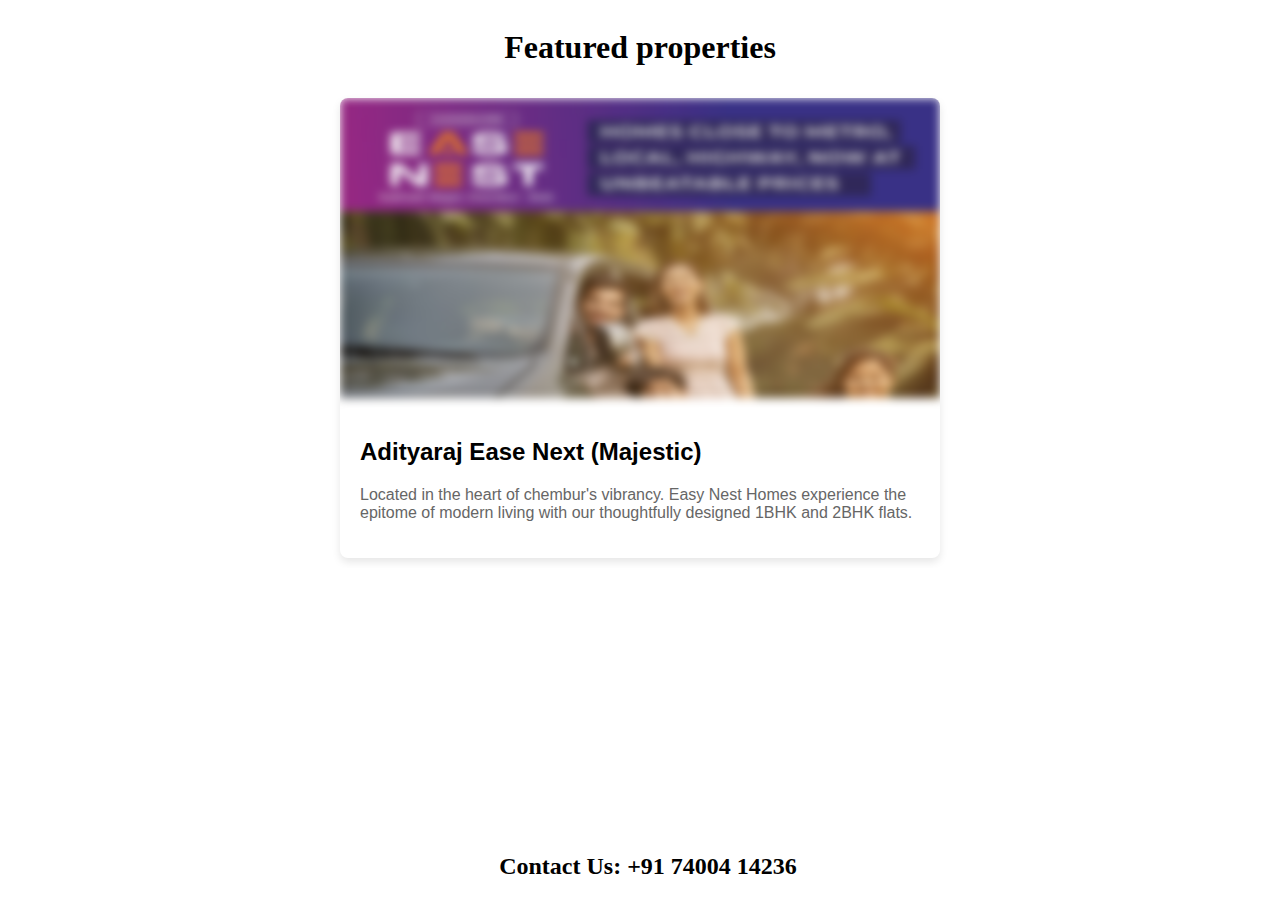
==== index.html @ d386c139 "project setup" ====
<!DOCTYPE html>
<html lang="en">

<head>
    <meta charset="UTF-8">
    <meta name="viewport" content="width=device-width, initial-scale=1.0">
    <title>Mumbai Homes</title>
    <meta name="keywords"
        content="adityaraj Chembur, adityaraj ease nest, flats in chembur, real estate mumbai, mumbai properties, real estate,  bugdet flats in mumbai">
    <link rel="stylesheet" href="home.css">
    <link rel="canonical" href="https://www.mumbai-homes.live/">
    <meta name="description" content="Codename Ease Nest is an Under-Construction project in Chembur by AdityaRaj Builder.">
    <link rel="icon" type="image/x-icon" href="mumbaihomes.ico">
</head>

<body>

    <h1 style="text-align: center;">Featured properties</h1>

    <div class="main-container">

        <div class="property-container" id="adityaraj-card">
            <div class="property-image">
                <img src="./project/adityaraj-ease-nest/images/3.jpg" class="property-img" alt="adityaraj-ease-nest">
            </div>
            <div class="property-details">
                    <h2>Adityaraj Ease Next (Majestic)</h2>
                <p class="property-description">Located in the heart of chembur's vibrancy. Easy Nest Homes experience
                    the epitome of modern living with our thoughtfully designed 1BHK and 2BHK flats.</p>
            </div>
        </div>

    </div>



    <footer class="footer">
    <div>
        <h2>Contact Us: +91 74004 14236</h2>
    </div>
    </footer>


    <script>

        document.getElementById('adityaraj-card').addEventListener('click', function() {
                window.location.href = './project/adityaraj-ease-nest';
            });

    </script>

</body>

</html>
---- home.css ----
body {
    max-width: 100%;
    overflow-x: hidden;
}

html {
    scroll-behavior: smooth;
    max-width: 100%;
    overflow-x: hidden;
}

.main-container {
    font-family: Arial, sans-serif;
    display: flex;
    justify-content: center;
    align-items: center;
}

.property-img {
    width: inherit;
    height: inherit;
    cursor: pointer;
    transition: filter 0.3s;
}

.property-container {
    margin: 10px;
    width: 80%;
    max-width: 600px;
    background: #fff;
    border-radius: 8px;
    box-shadow: 0 4px 8px rgba(0, 0, 0, 0.1);
    overflow: hidden;
}

.property-image {
    width: 100%;
    height: 300px;
    cursor: pointer;
    filter: blur(5px);
    transition: filter 0.3s;
}

.property-image:hover {
    filter: blur(1px);
}

.property-details {
    padding: 20px;
}

.property-title {
    color: #333;
}

.property-description {
    font-size: 16px;
    color: #666;
}

.footer { 
    position: absolute; 
    bottom: 0; 
    z-index: 10;
    width: 100%;
    text-align: center;
}

@media only screen and (max-width: 500px) {
    .property-image {
        width: 100%;
        height: 40%;
        cursor: pointer;
        filter: blur(0px);
    }

    .main-container {
        flex-direction: column;
    }

}
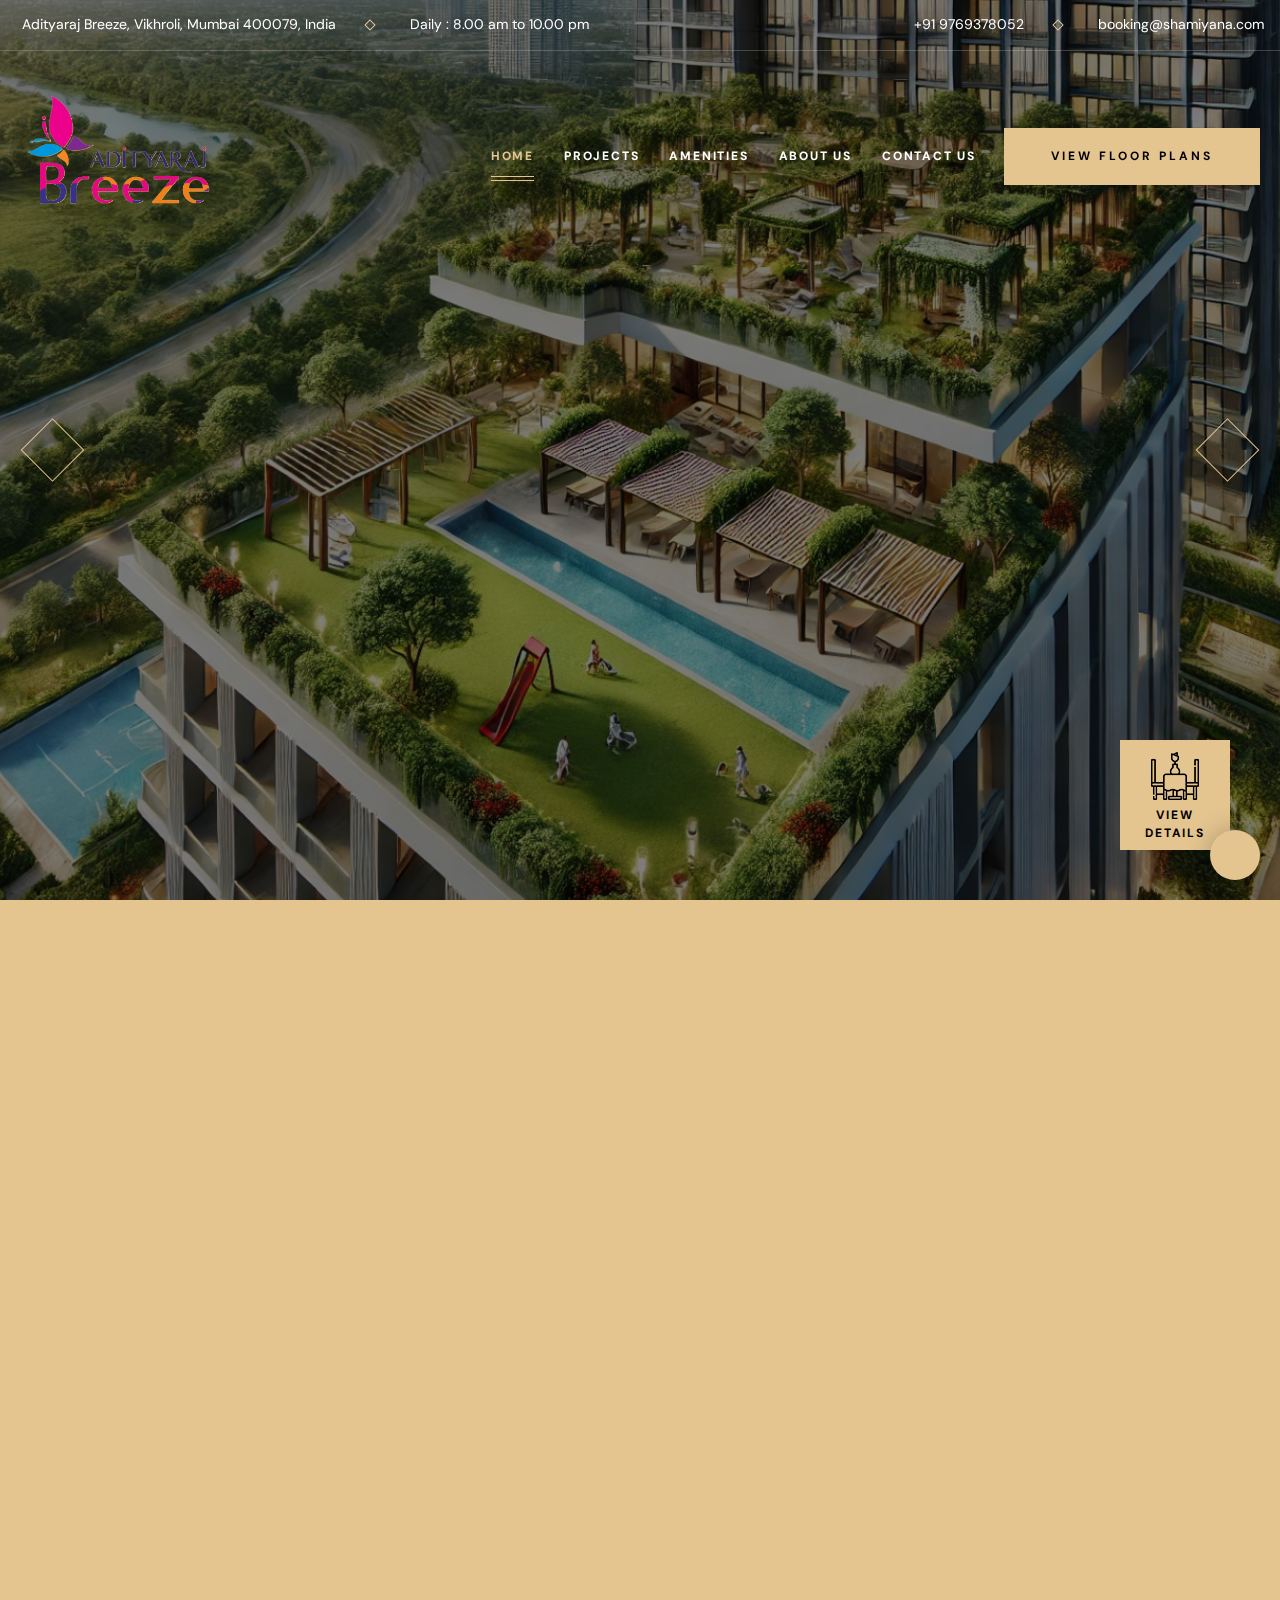
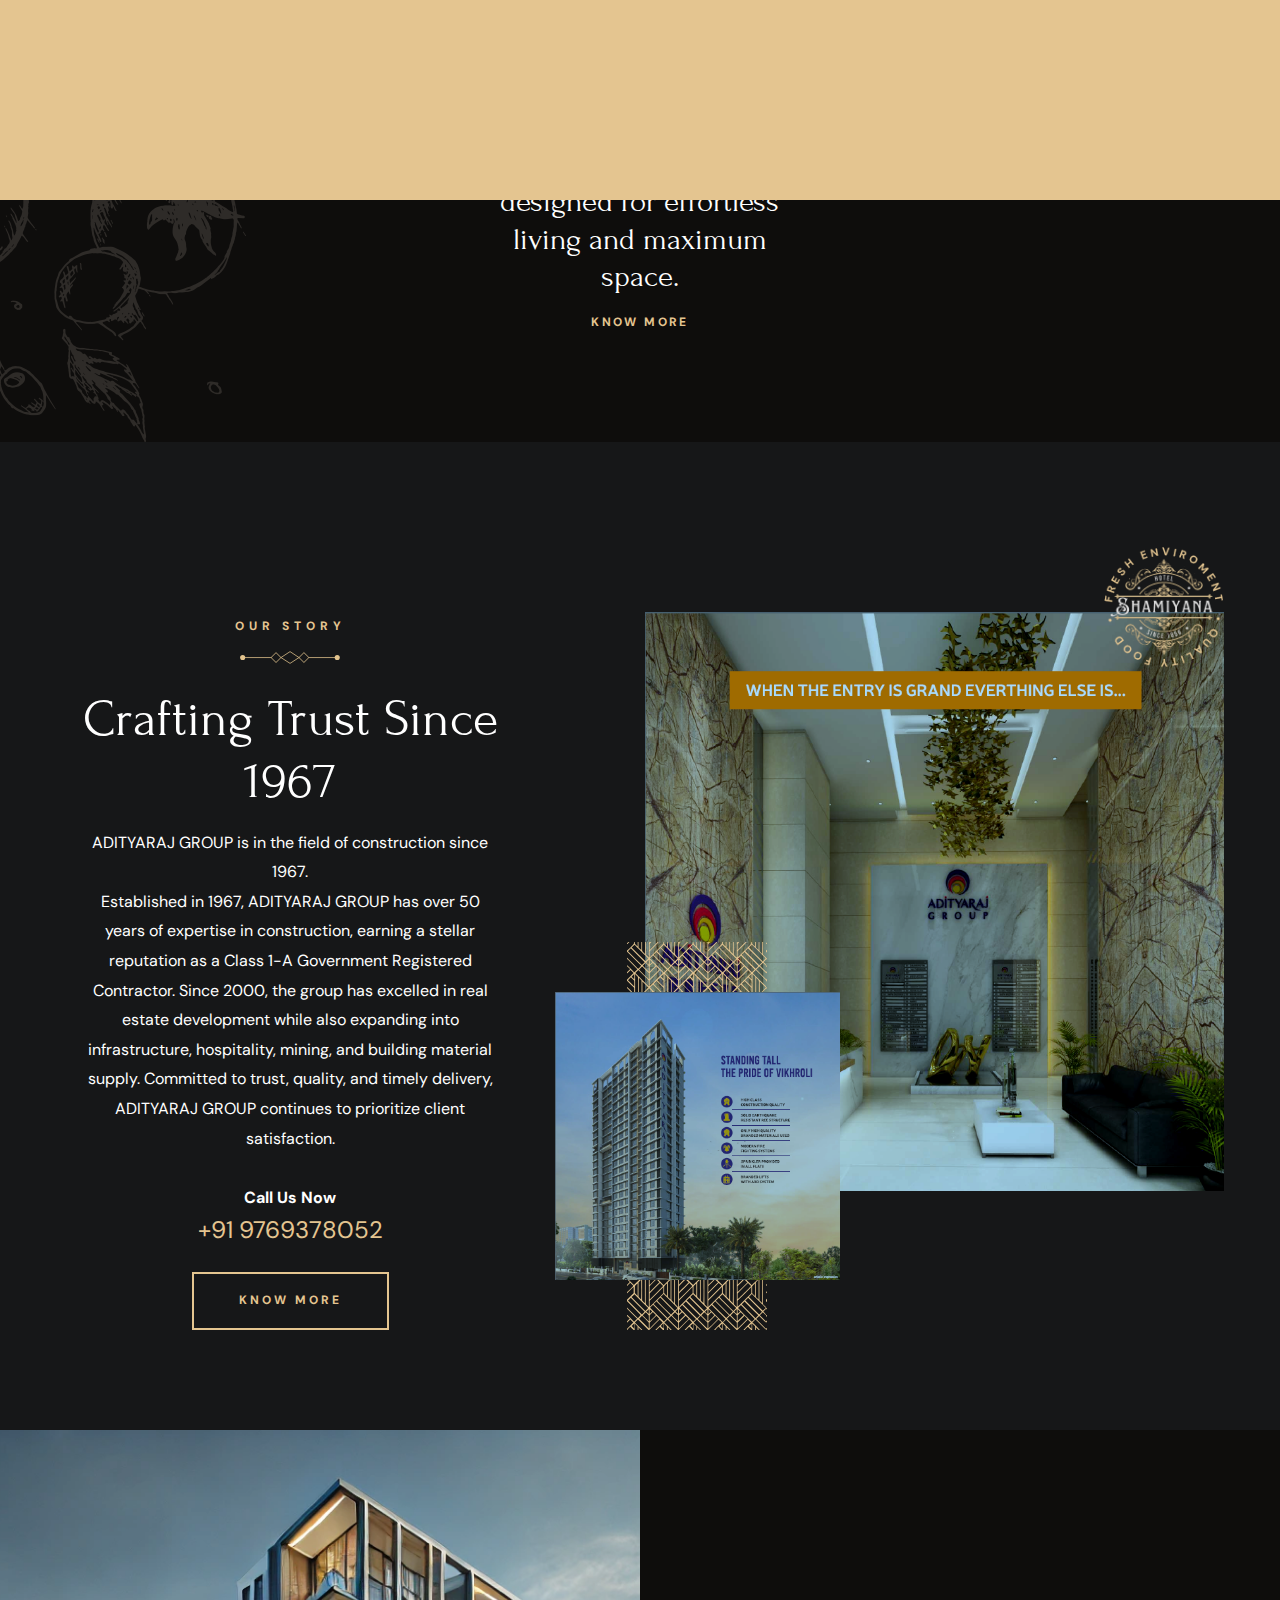
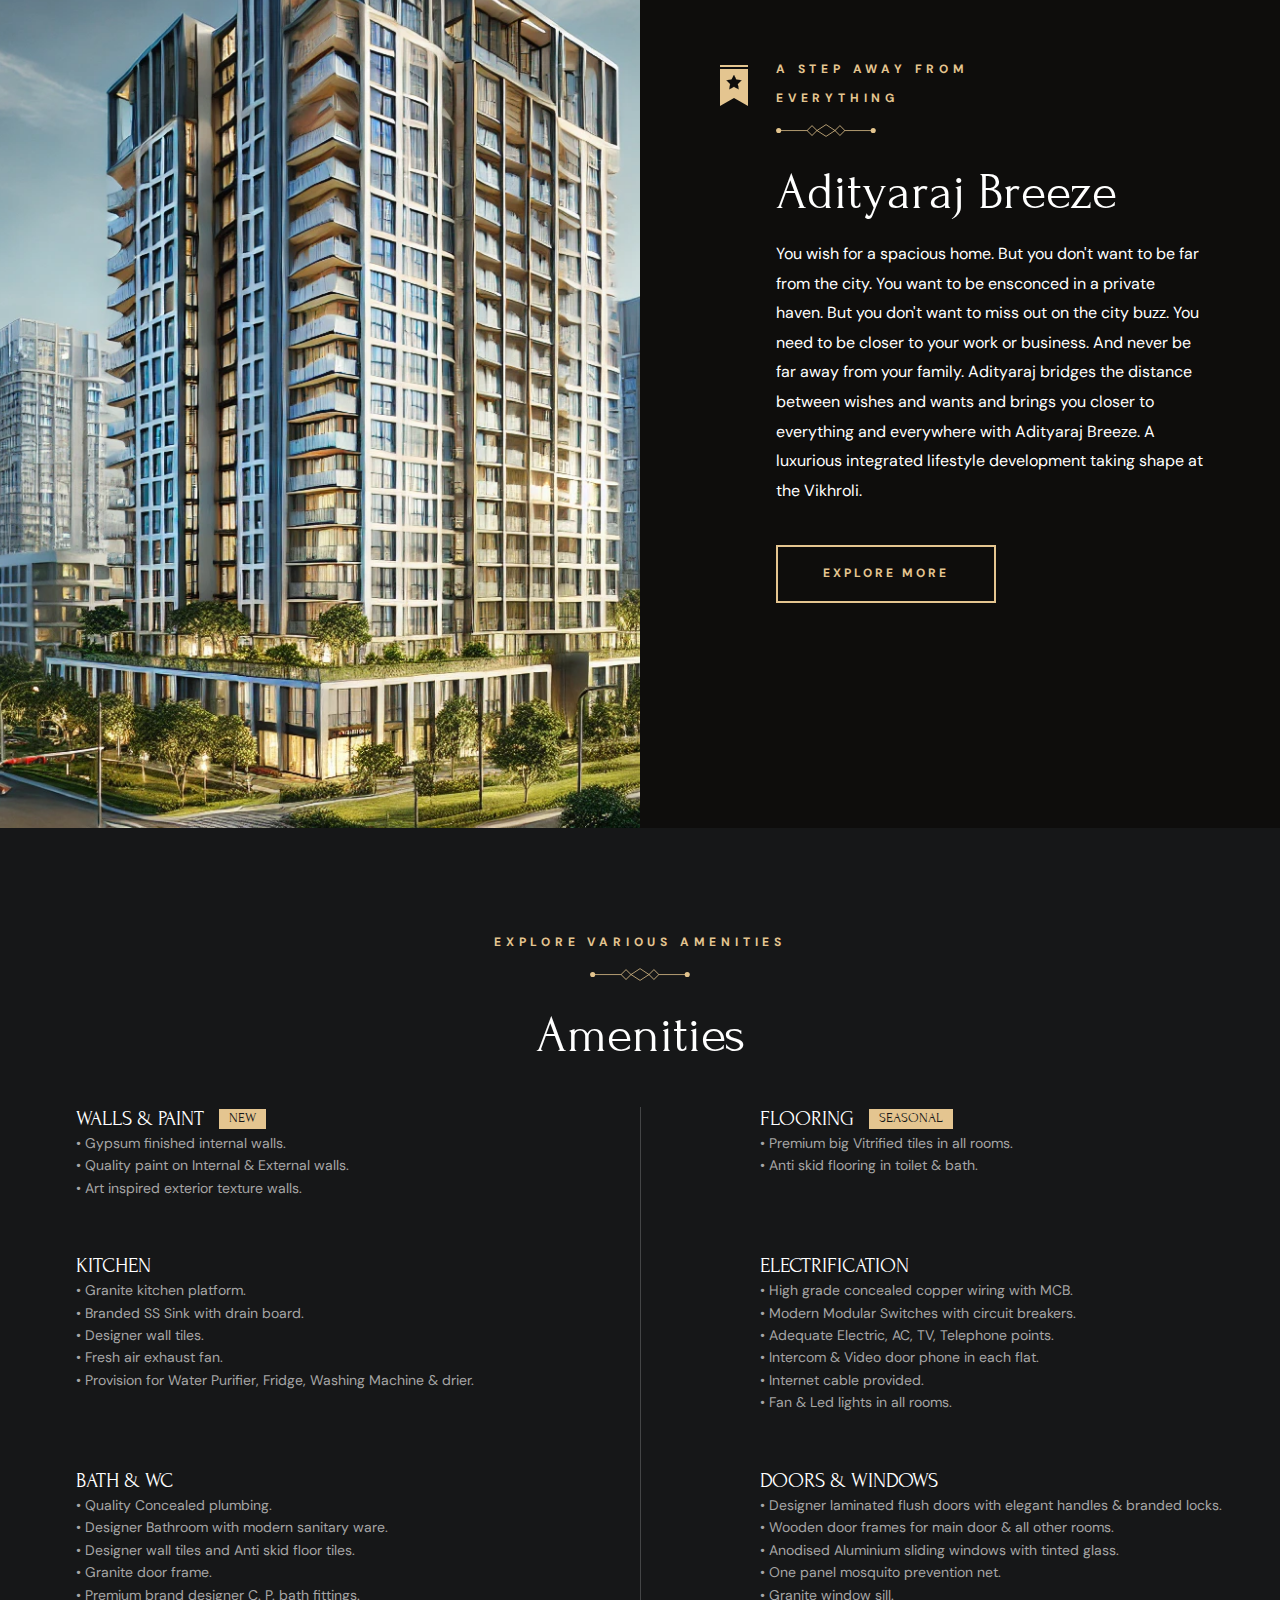
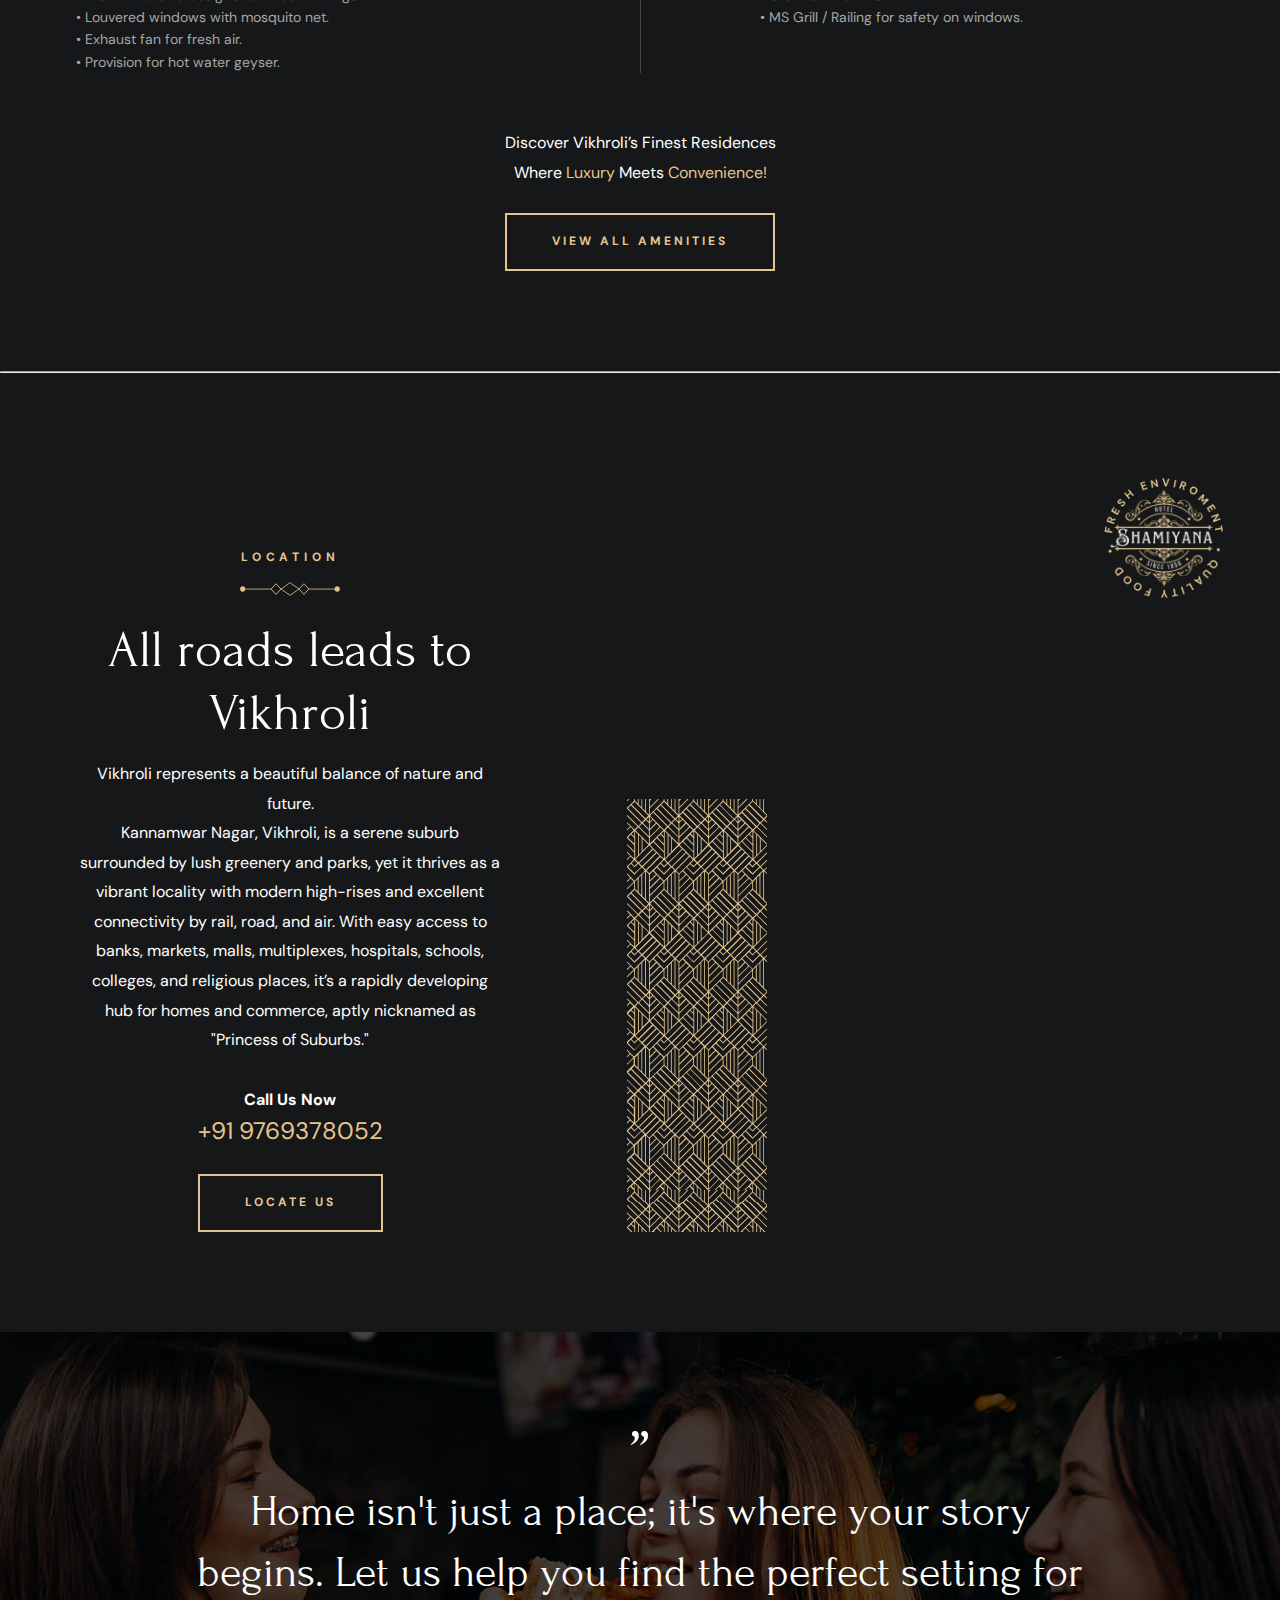
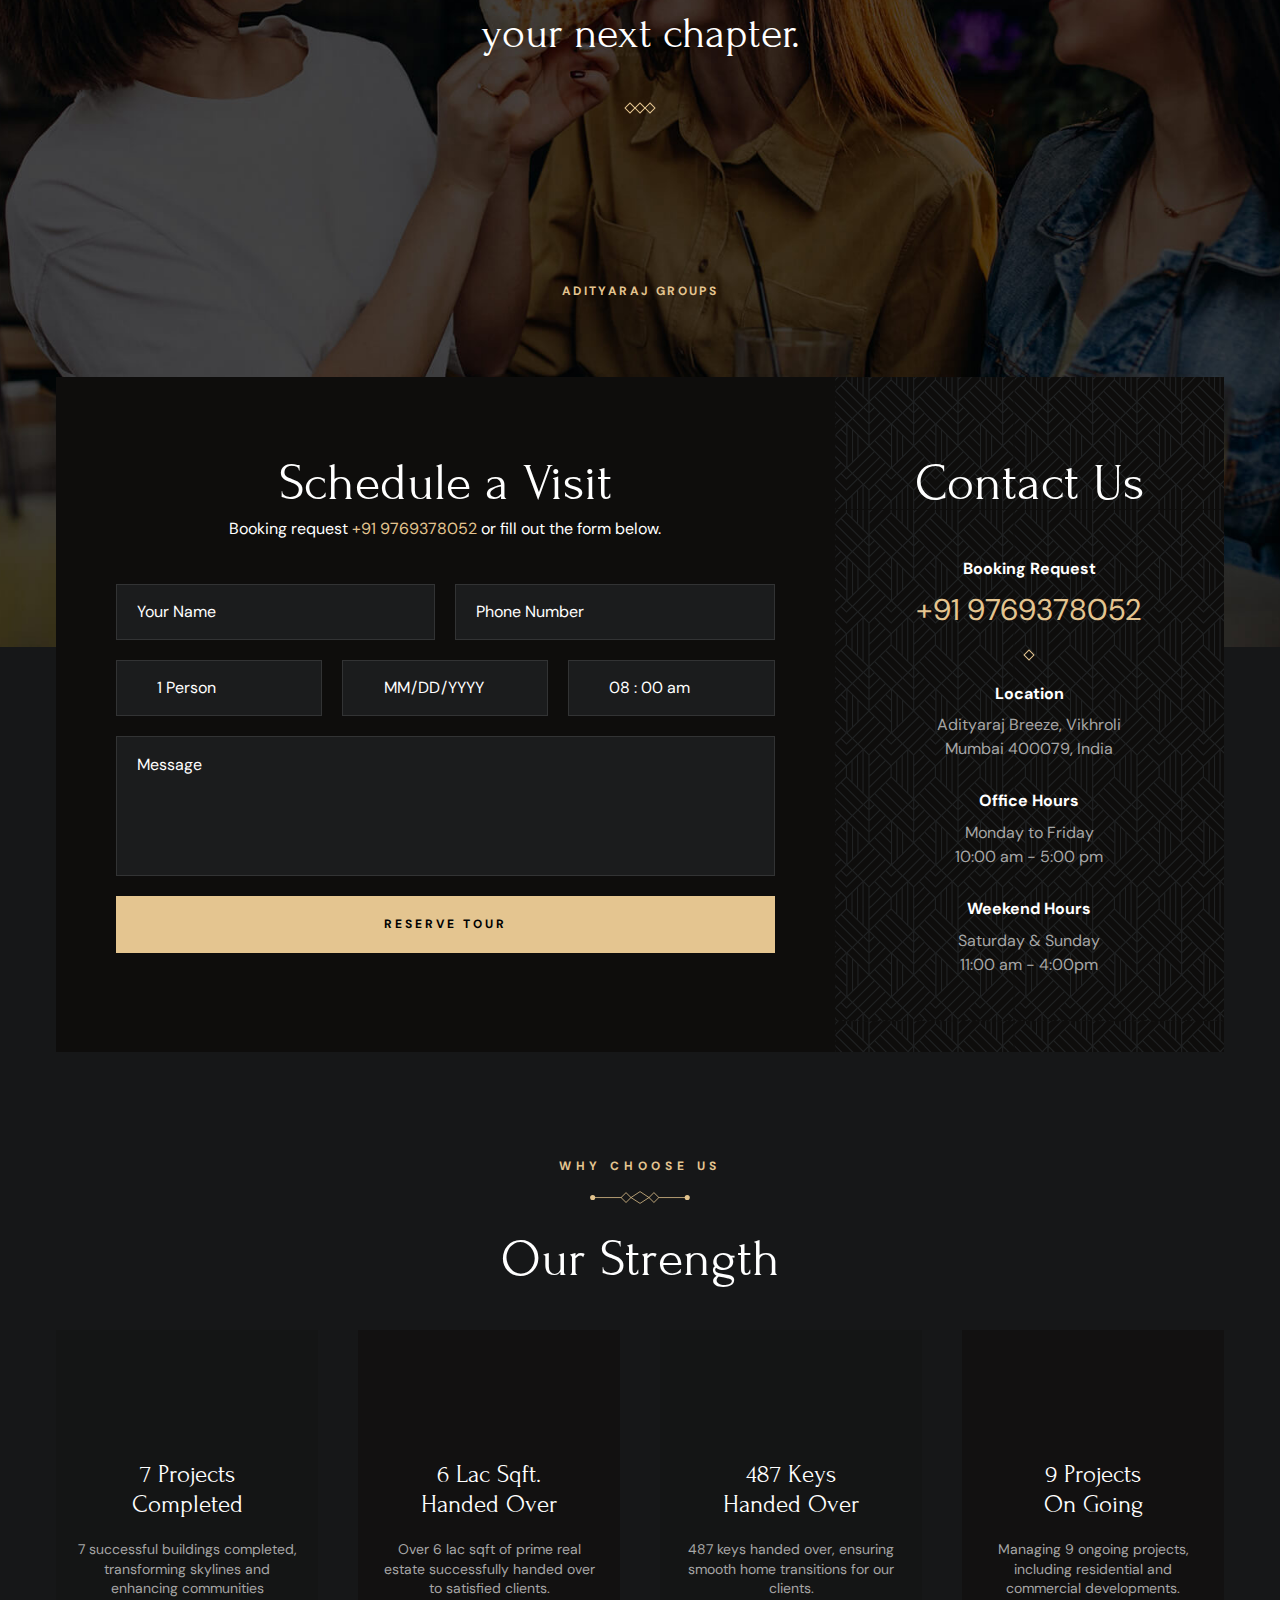
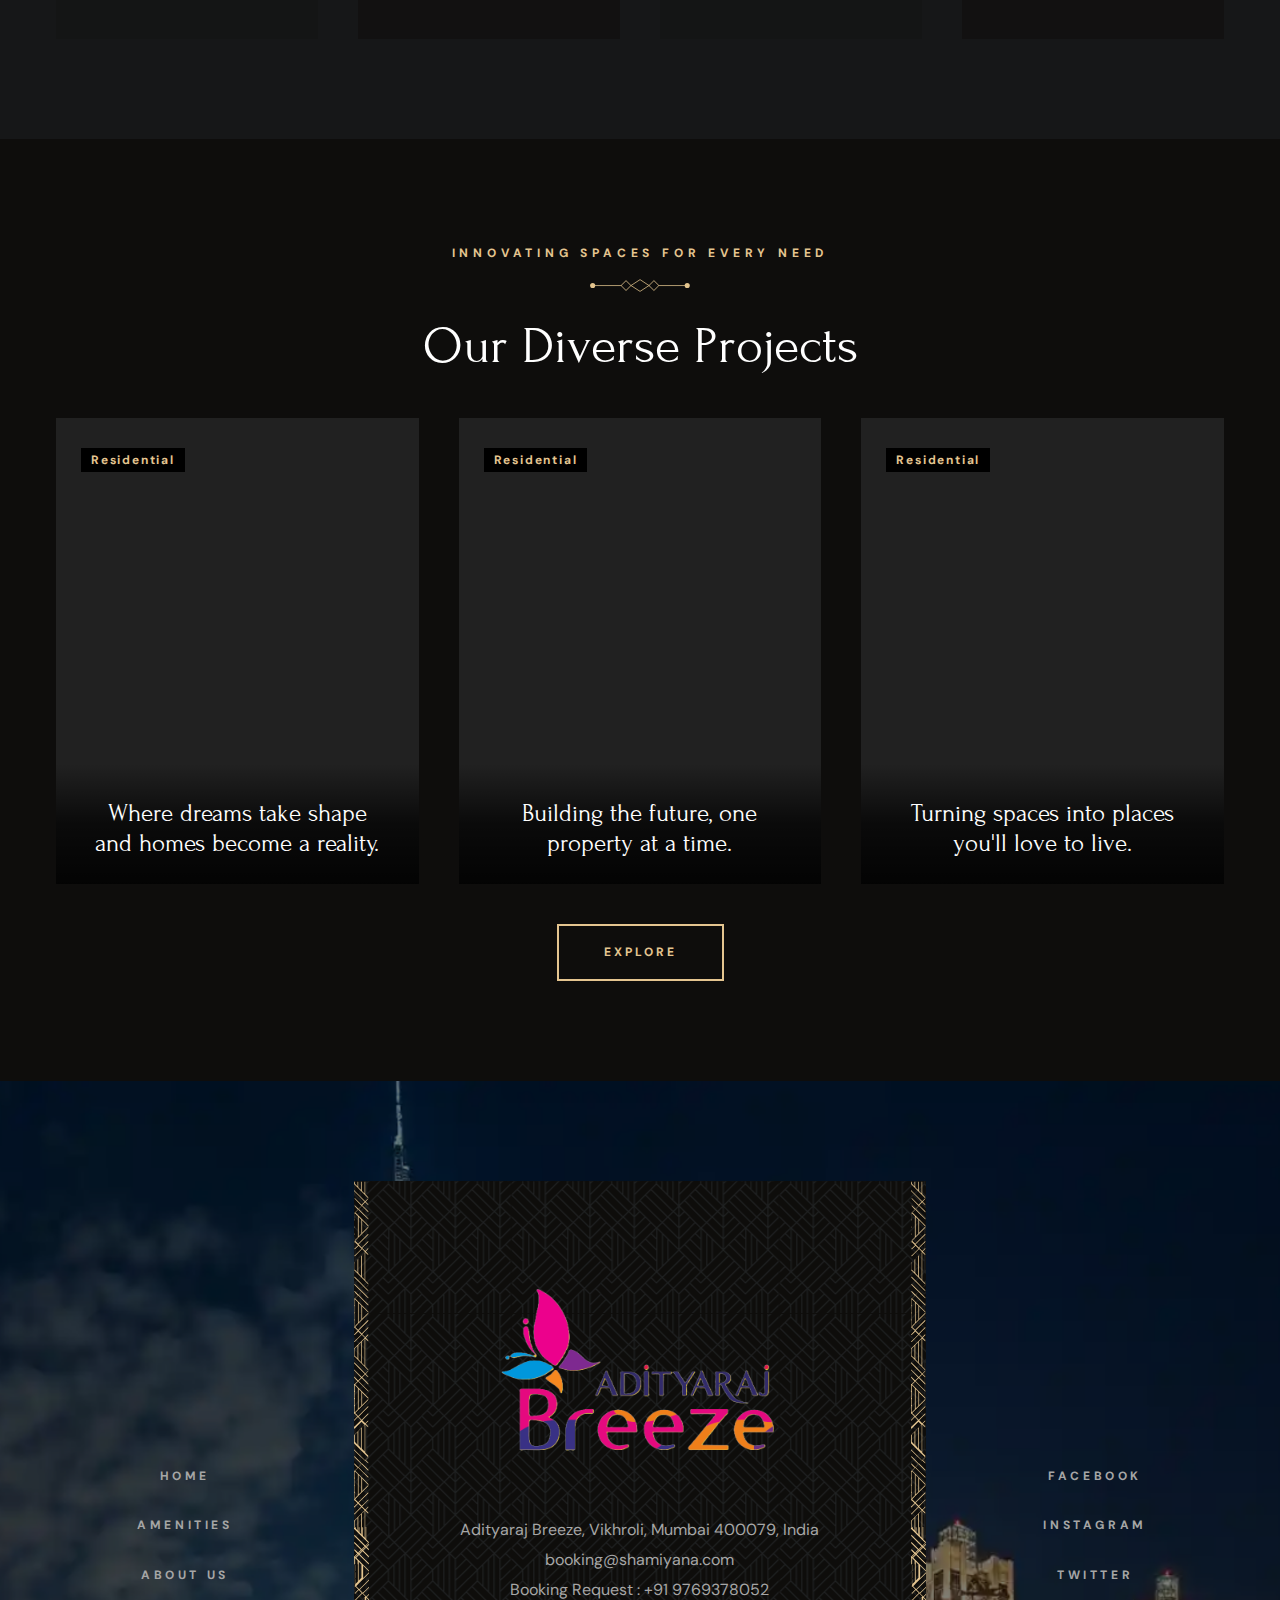
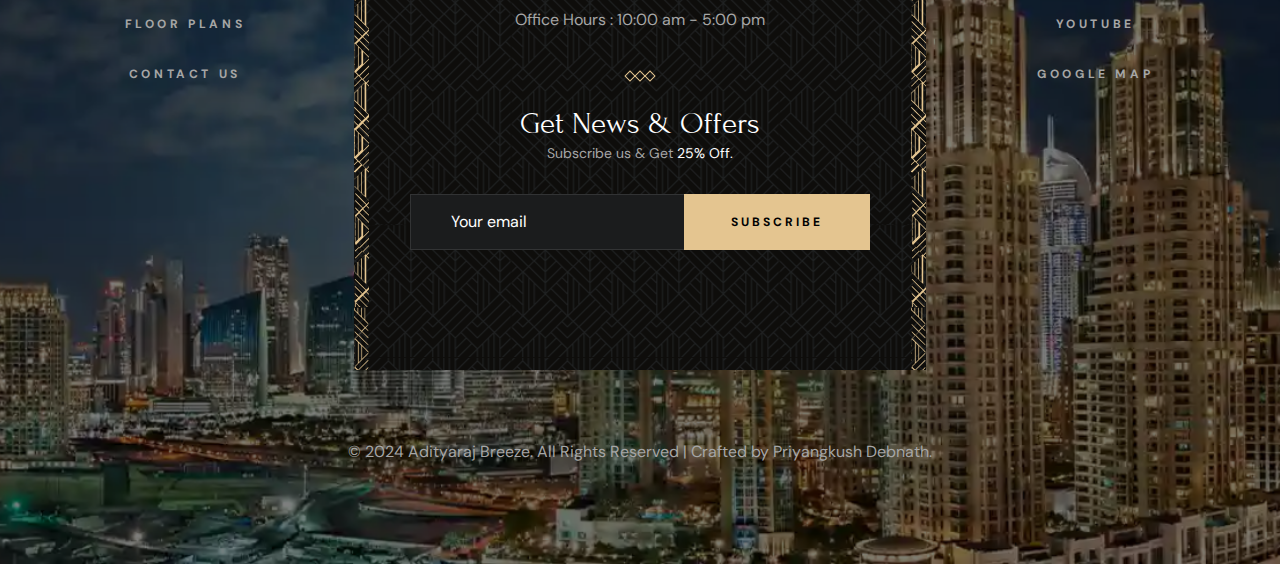
==== commit cd1b1731: "first commit" ====
--- a/index.html
+++ b/index.html
@@ -1,54 +1,1295 @@
+
+
 <!DOCTYPE html>
 <html lang="en">
 
 <head>
-    <meta charset="UTF-8">
-    <meta name="viewport" content="width=device-width, initial-scale=1.0">
-    <title>Mumbai Homes</title>
-    <meta name="keywords"
-        content="adityaraj Chembur, adityaraj ease nest, flats in chembur, real estate mumbai, mumbai properties, real estate,  bugdet flats in mumbai">
-    <link rel="stylesheet" href="home.css">
-    <link rel="canonical" href="https://www.mumbai-homes.live/">
-    <meta name="description" content="Codename Ease Nest is an Under-Construction project in Chembur by AdityaRaj Builder.">
-    <link rel="icon" type="image/x-icon" href="mumbaihomes.ico">
+  <meta charset="UTF-8">
+  <meta http-equiv="X-UA-Compatible" content="IE=edge">
+  <meta name="viewport" content="width=device-width, initial-scale=1.0">
+
+  <!-- 
+    - primary meta tags
+  -->
+  <title>Adityaraj Breeze | A Project by Adityaraj Group.</title>
+  <meta name="title" content="Shamiyana - Since 1856">
+
+  <!-- 
+    - favicon
+  -->
+  <link rel="shortcut icon" href="./favicon.svg" type="image/svg+xml">
+
+  <!-- 
+    - google font link
+  -->
+  <link rel="preconnect" href="https://fonts.googleapis.com">
+  <link rel="preconnect" href="https://fonts.gstatic.com" crossorigin>
+  <link href="https://fonts.googleapis.com/css2?family=DM+Sans:wght@400;700&family=Forum&display=swap" rel="stylesheet">
+
+  <!-- 
+    - custom css link
+  -->
+  <link rel="stylesheet" href="./assets/css/style.css">
+
+  <!-- 
+    - preload images
+  -->
+  <link rel="preload" as="image" href="./assets/images/hero-slider-1.jpg">
+  <link rel="preload" as="image" href="./assets/images/hero-slider-2.jpg">
+  <link rel="preload" as="image" href="./assets/images/hero-slider-3.jpg">
+
 </head>
 
-<body>
-
-    <h1 style="text-align: center;">Featured properties</h1>
-
-    <div class="main-container">
-
-        <div class="property-container" id="adityaraj-card">
-            <div class="property-image">
-                <img src="./project/adityaraj-ease-nest/images/3.jpg" class="property-img" alt="adityaraj-ease-nest">
+<body id="top">
+
+  <!-- 
+    - #PRELOADER
+  -->
+
+  <div class="preload" data-preaload>
+    <div class="circle"></div>
+    <p class="text">Breeze</p>
+  </div>
+
+
+
+
+
+  <!-- 
+    - #TOP BAR
+  -->
+
+  <div class="topbar">
+    <div class="container">
+
+      <address class="topbar-item">
+        <div class="icon">
+          <ion-icon name="location-outline" aria-hidden="true"></ion-icon>
+        </div>
+
+        <span class="span">
+          Adityaraj Breeze, Vikhroli, Mumbai 400079, India
+        </span>
+      </address>
+
+      <div class="separator"></div>
+
+      <div class="topbar-item item-2">
+        <div class="icon">
+          <ion-icon name="time-outline" aria-hidden="true"></ion-icon>
+        </div>
+
+        <span class="span">Daily : 8.00 am to 10.00 pm</span>
+      </div>
+
+      <a href="tel:+11234567890" class="topbar-item link">
+        <div class="icon">
+          <ion-icon name="call-outline" aria-hidden="true"></ion-icon>
+        </div>
+
+        <span class="span">+91 9769378052</span>
+      </a>
+
+      <div class="separator"></div>
+
+      <a href="mailto:booking@restaurant.com" class="topbar-item link">
+        <div class="icon">
+          <ion-icon name="mail-outline" aria-hidden="true"></ion-icon>
+        </div>
+
+        <span class="span">booking@shamiyana.com</span>
+      </a>
+
+    </div>
+  </div>
+
+
+
+
+
+  <!-- 
+    - #HEADER
+  -->
+
+  <header class="header" data-header>
+    <div class="container">
+
+      <a href="#" class="logo">
+        <img src="./assets/images/final logo.png" width="200" height="100" alt="Shamiyana - Home">
+      </a>
+
+      <nav class="navbar" data-navbar>
+
+        <button class="close-btn" aria-label="close menu" data-nav-toggler>
+          <ion-icon name="close-outline" aria-hidden="true"></ion-icon>
+        </button>
+
+        <a href="#" class="logo">
+          <img src="./assets/images/final logo.png" width="200" height="100" alt="Shamiyana - Home">
+        </a>
+
+        <ul class="navbar-list">
+
+          <li class="navbar-item">
+            <a href="#home" class="navbar-link hover-underline active">
+              <div class="separator"></div>
+
+              <span class="span">Home</span>
+            </a>
+          </li>
+
+          <li class="navbar-item">
+            <a href="#projects" class="navbar-link hover-underline">
+              <div class="separator"></div>
+
+              <span class="span">Projects</span>
+            </a>
+          </li>
+
+          <li class="navbar-item">
+            <a href="#menu" class="navbar-link hover-underline">
+              <div class="separator"></div>
+
+              <span class="span">Amenities</span>
+            </a>
+          </li>
+
+          <li class="navbar-item">
+            <a href="#about" class="navbar-link hover-underline">
+              <div class="separator"></div>
+
+              <span class="span">About Us</span>
+            </a>
+          </li>
+
+          <li class="navbar-item">
+            <a href="#reservation" class="navbar-link hover-underline">
+              <div class="separator"></div>
+
+              <span class="span">Contact us</span>
+            </a>
+          </li>
+
+        </ul>
+
+        <div class="text-center">
+          <p class="headline-1 navbar-title">Visit Us</p>
+
+          <address class="body-4">
+            Adityaraj Breeze, Vikhroli, <br>
+            Mumbai 400079, India
+          </address>
+
+          <p class="body-4 navbar-text">Open: 9.30 am - 2.30pm</p>
+
+          <a href="mailto:booking@shamiyana.com" class="body-4 sidebar-link">booking@shamiyana.com</a>
+
+          <div class="separator"></div>
+
+          <p class="contact-label">Booking Request</p>
+
+          <a href="tel:+919769378052" class="body-1 contact-number hover-underline">
+            +91 9769378052
+          </a>
+        </div>
+
+      </nav>
+
+      <a href="#floorPlans" class="btn btn-secondary">
+        <span class="text text-1">View Floor Plans</span>
+
+        <span class="text text-2" aria-hidden="true">View Floor Plans</span>
+      </a>
+
+      <button class="nav-open-btn" aria-label="open menu" data-nav-toggler>
+        <span class="line line-1"></span>
+        <span class="line line-2"></span>
+        <span class="line line-3"></span>
+      </button>
+
+      <div class="overlay" data-nav-toggler data-overlay></div>
+
+    </div>
+  </header>
+
+
+
+
+
+  <main>
+    <article>
+
+      <!-- 
+        - #HERO
+      -->
+
+      <section class="hero text-center" aria-label="home" id="home">
+
+        <ul class="hero-slider" data-hero-slider>
+
+          <li class="slider-item active" data-hero-slider-item>
+
+            <div class="slider-bg">
+              <img src="./assets/images/banner1.png" width="1880" height="950" alt="" class="img-cover">
             </div>
-            <div class="property-details">
-                    <h2>Adityaraj Ease Next (Majestic)</h2>
-                <p class="property-description">Located in the heart of chembur's vibrancy. Easy Nest Homes experience
-                    the epitome of modern living with our thoughtfully designed 1BHK and 2BHK flats.</p>
+
+            <p class="label-2 section-subtitle slider-reveal">Find Your Dream Home Today!</p>
+
+            <h1 class="display-1 hero-title slider-reveal">
+              Discover the Perfect Space <br>
+              to Call Home.
+            </h1>
+
+            <p class="body-2 hero-text slider-reveal">
+              Exclusive Properties Just for You
+            </p>
+
+            <a href="#" class="btn btn-primary slider-reveal">
+              <span class="text text-1">Explore</span>
+
+              <span class="text text-2" aria-hidden="true">Explore</span>
+            </a>
+
+          </li>
+
+          <li class="slider-item" data-hero-slider-item>
+
+            <div class="slider-bg">
+              <img src="./assets/images/banner2.png" width="1880" height="950" alt="" class="img-cover">
             </div>
-        </div>
+
+            <p class="label-2 section-subtitle slider-reveal">Where Luxury Meets Comfort.</p>
+
+            <h1 class="display-1 hero-title slider-reveal">
+              Prime Locations with <br>
+              Unmatched Convenience
+            </h1>
+
+            <p class="body-2 hero-text slider-reveal">
+              Safe, Secure, and Full of Memories
+            </p>
+
+            <a href="#" class="btn btn-primary slider-reveal">
+              <span class="text text-1">Explore</span>
+
+              <span class="text text-2" aria-hidden="true">Explore</span>
+            </a>
+
+          </li>
+
+          <li class="slider-item" data-hero-slider-item>
+
+            <div class="slider-bg">
+              <img src="./assets/images/banner3.jpg" width="1880" height="950" alt="" class="img-cover">
+            </div>
+
+            <p class="label-2 section-subtitle slider-reveal">Discover a Greener Way to Live</p>
+
+            <h1 class="display-1 hero-title slider-reveal">
+              Experience Modern Living  <br>
+              at Its Finest
+            </h1>
+
+            <p class="body-2 hero-text slider-reveal">
+              Your Future, Our Priority
+            </p>
+
+            <a href="#" class="btn btn-primary slider-reveal">
+              <span class="text text-1">Explore</span>
+
+              <span class="text text-2" aria-hidden="true">Explore</span>
+            </a>
+
+          </li>
+
+        </ul>
+
+        <button class="slider-btn prev" aria-label="slide to previous" data-prev-btn>
+          <ion-icon name="chevron-back"></ion-icon>
+        </button>
+
+        <button class="slider-btn next" aria-label="slide to next" data-next-btn>
+          <ion-icon name="chevron-forward"></ion-icon>
+        </button>
+
+        <a href="#reservation" class="hero-btn has-after">
+          <img src="./assets/images/hero-icon.png" width="48" height="48" alt="booking icon">
+
+          <span class="label-2 text-center span">View Details</span>
+        </a>
+
+      </section>
+
+
+
+
+
+      <!-- 
+        - #SERVICE
+      -->
+
+      <section class="section service bg-black-10 text-center" aria-label="service" id="floorPlans">
+        <div class="container">
+
+          <p class="section-subtitle label-2">A Place Your Family Will Love</p>
+
+          <h2 class="headline-1 section-title">A Good Home Needs Great Canvas</h2>
+
+          <p class="section-text">
+            Explore our thoughtfully designed floor plans, crafted to maximize space and functionality while ensuring a perfect blend of comfort and style.
+          </p>
+
+          <ul class="grid-list">
+
+            <li>
+              <div class="service-card">
+
+                <a href="#" class="has-before hover:shine">
+                  <figure class="card-banner img-holder" style="--width: 285; --height: 336;">
+                    <img src="./assets/images/flat1.png" width="285" height="336" loading="lazy" alt="Breakfast"
+                      class="img-cover">
+                  </figure>
+                </a>
+
+                <div class="card-content">
+
+                  <h3 class="title-4 card-title">
+                    <a href="#">Cozy 1BHK with modern design and smart space utilization.</a>
+                  </h3>
+
+                  <a href="#" class="btn-text hover-underline label-2">Know More</a>
+
+                </div>
+
+              </div>
+            </li>
+
+            <li>
+              <div class="service-card">
+
+                <a href="#" class="has-before hover:shine">
+                  <figure class="card-banner img-holder" style="--width: 285; --height: 336;">
+                    <img src="./assets/images/flat2.png" width="285" height="336" loading="lazy" alt="Appetizers"
+                      class="img-cover">
+                  </figure>
+                </a>
+
+                <div class="card-content">
+
+                  <h3 class="title-4 card-title">
+                    <a href="#">A vibrant 2BHK unit designed for effortless living and maximum space.</a>
+                  </h3>
+
+                  <a href="#" class="btn-text hover-underline label-2">Know More</a>
+
+                </div>
+
+              </div>
+            </li>
+
+            <li>
+              <div class="service-card">
+
+                <a href="#" class="has-before hover:shine">
+                  <figure class="card-banner img-holder" style="--width: 285; --height: 336;">
+                    <img src="./assets/images/flat3.png" width="285" height="336" loading="lazy" alt="Drinks"
+                      class="img-cover">
+                  </figure>
+                </a>
+
+                <div class="card-content">
+
+                  <h3 class="title-4 card-title">
+                    <a href="#">A smartly designed 1BHK unit blending comfort and functionality</a>
+                  </h3>
+
+                  <a href="#" class="btn-text hover-underline label-2">Know More</a>
+
+                </div>
+
+              </div>
+            </li>
+
+          </ul>
+
+          <img src="./assets/images/shape-1.png" width="246" height="412" loading="lazy" alt="shape"
+            class="shape shape-1 move-anim">
+          <img src="./assets/images/shape-2.png" width="343" height="345" loading="lazy" alt="shape"
+            class="shape shape-2 move-anim">
+
+        </div>
+      </section>
+
+
+
+
+
+      <!-- 
+        - #ABOUT
+      -->
+
+      <section class="section about text-center" aria-labelledby="about-label" id="about">
+        <div class="container">
+
+          <div class="about-content">
+
+            <p class="label-2 section-subtitle" id="about-label">Our Story</p>
+
+            <h2 class="headline-1 section-title">Crafting Trust Since 1967</h2>
+
+            <p class="section-text">
+              ADITYARAJ GROUP is in the field of construction since 1967.<br>
+              Established in 1967, ADITYARAJ GROUP has over 50 years of expertise in construction, earning a stellar reputation as a Class 1-A Government Registered Contractor. Since 2000, the group has excelled in real estate development while also expanding into infrastructure, hospitality, mining, and building material supply. Committed to trust, quality, and timely delivery, ADITYARAJ GROUP continues to prioritize client satisfaction.
+            </p>
+
+            <div class="contact-label">Call Us Now</div>
+
+            <a href="tel:+914001234567" class="body-1 contact-number hover-underline">+91 9769378052</a>
+
+            <a href="#" class="btn btn-primary">
+              <span class="text text-1">Know More</span>
+
+              <span class="text text-2" aria-hidden="true">Know More</span>
+            </a>
+
+          </div>
+
+          <figure class="about-banner">
+
+            <img src="./assets/images/entry_image_enhanced.png" width="570" height="570" loading="lazy" alt="about banner"
+              class="w-100" data-parallax-item data-parallax-speed="1">
+
+            <div class="abs-img abs-img-1 has-before" data-parallax-item data-parallax-speed="1.75">
+              <img src="./assets/images/Our Story.png" width="300" height="350" loading="lazy" alt=""
+                class="w-100">
+            </div>
+
+            <div class="abs-img abs-img-2 has-before">
+              <img src="./assets/images/since1856-removebg-preview.png" width="120" height="100" loading="lazy" alt="">
+            </div>
+
+          </figure>
+
+          
+
+        </div>
+      </section>
+
+
+
+
+
+      <!-- 
+        - #SPECIAL DISH
+      -->
+
+      <section class="special-dish text-center" aria-labelledby="dish-label">
+
+        <div class="special-dish-banner">
+          <img src="./assets/images/our story1.webp" width="940" height="900" loading="lazy" alt="special dish"
+            class="img-cover">
+        </div>
+
+        <div class="special-dish-content bg-black-10">
+          <div class="container">
+
+            <img src="./assets/images/badge-1.png" width="28" height="41" loading="lazy" alt="badge" class="abs-img">
+
+            <p class="section-subtitle label-2">A Step Away from  <br>Everything</p>
+
+            <h2 class="headline-1 section-title">Adityaraj Breeze</h2>
+
+            <p class="section-text">
+              You wish for a spacious home. But you don't want to be far from the city. You want to be ensconced in a private haven. But you don't want to miss out on the city buzz. You need to be closer to your work or business. And never be far away from your family. Adityaraj bridges the distance between wishes and wants and brings you closer to everything and everywhere with Adityaraj Breeze. A luxurious integrated lifestyle development taking shape at the Vikhroli.
+            </p>
+
+            
+
+            <a href="#" class="btn btn-primary">
+              <span class="text text-1">Explore More</span>
+
+              <span class="text text-2" aria-hidden="true">Explore More</span>
+            </a>
+
+          </div>
+        </div>
+
+        
+        <img src="./assets/images/home3.png" width="351" height="462" loading="lazy" alt="" class="shape shape-2">
+
+      </section>
+
+
+
+
+
+      <!-- 
+        - #MENU
+      -->
+
+      <section class="section menu" aria-label="menu-label" id="menu">
+        <div class="container">
+
+          <p class="section-subtitle text-center label-2">Explore Various Amenities</p>
+
+          <h2 class="headline-1 section-title text-center">Amenities</h2>
+
+          <ul class="grid-list">
+            
+
+            <li>
+              <div class="menu-card hover:card">
+
+                <figure class="card-banner img-holder" style="--width: 100; --height: 100;">
+                  <img src="./assets/images/walls1.png" width="100" height="100" loading="lazy" alt="Tokusen Wagyu"
+                    class="img-cover">
+                </figure>
+
+                <div>
+
+                  <div class="title-wrapper">
+                    <h3 class="title-3">
+                      <a href="#" class="card-title">WALLS & PAINT</a>
+                    </h3>
+
+                    <span class="badge label-1">New</span>
+
+                    
+                  </div>
+
+                  <p class="card-text label-1">
+                    • Gypsum finished internal walls. <br>
+                    • Quality paint on Internal & External walls. <br>
+                    • Art inspired exterior texture walls. <br>
+                  </p>
+
+                </div>
+
+              </div>
+            </li>
+            
+            <li>
+              <div class="menu-card hover:card">
+
+                <figure class="card-banner img-holder" style="--width: 100; --height: 100;">
+                  <img src="./assets/images/flooring1.jpg" width="100" height="100" loading="lazy" alt="Greek Salad"
+                    class="img-cover">
+                </figure>
+
+                <div>
+
+                  <div class="title-wrapper">
+                    <h3 class="title-3">
+                      <a href="#" class="card-title">FLOORING</a>
+                    </h3>
+
+                    <span class="badge label-1">Seasonal</span>
+
+                    
+                  </div>
+
+                  <p class="card-text label-1">
+                    • Premium big Vitrified tiles in all rooms.<br />
+                    • Anti skid flooring in toilet & bath.
+                  </p>
+
+                </div>
+
+              </div>
+            </li>
+
+            
+
+            <li>
+              <div class="menu-card hover:card">
+
+                <figure class="card-banner img-holder" style="--width: 100; --height: 100;">
+                  <img src="./assets/images/kitchen.png" width="100" height="100" loading="lazy" alt="Butternut Pumpkin"
+                    class="img-cover">
+                </figure>
+
+                <div>
+
+                  <div class="title-wrapper">
+                    <h3 class="title-3">
+                      <a href="#" class="card-title">KITCHEN</a>
+                    </h3>
+
+                    
+                  </div>
+
+                  <p class="card-text label-1">
+                    • Granite kitchen platform.<br>
+                    • Branded SS Sink with drain board.<br>
+                    • Designer wall tiles.<br>
+                    • Fresh air exhaust fan.<br>
+                    • Provision for Water Purifier, Fridge, Washing Machine & drier.<br>
+                  </p>
+
+                </div>
+
+              </div>
+            </li>
+
+            <li>
+              <div class="menu-card hover:card">
+
+                <figure class="card-banner img-holder" style="--width: 100; --height: 100;">
+                  <img src="./assets/images/eletric.png" width="100" height="100" loading="lazy" alt="Opu Fish"
+                    class="img-cover">
+                </figure>
+
+                <div>
+
+                  <div class="title-wrapper">
+                    <h3 class="title-3">
+                      <a href="#" class="card-title">ELECTRIFICATION</a>
+                    </h3>
+
+                    
+                  </div>
+
+                  <p class="card-text label-1">
+                    • High grade concealed copper wiring with MCB. <br>
+                    • Modern Modular Switches with circuit breakers. <br>
+                    • Adequate Electric, AC, TV, Telephone points. <br>
+                    • Intercom & Video door phone in each flat. <br>
+                    • Internet cable provided. <br>
+                    • Fan & Led lights in all rooms. <br>
+                  </p>
+
+                </div>
+
+              </div>
+            </li>
+
+            
+            <li>
+              <div class="menu-card hover:card">
+
+                <figure class="card-banner img-holder" style="--width: 100; --height: 100;">
+                  <img src="./assets/images/bathroom.png" width="100" height="100" loading="lazy" alt="Olivas Rellenas"
+                    class="img-cover">
+                </figure>
+
+                <div>
+
+                  <div class="title-wrapper">
+                    <h3 class="title-3">
+                      <a href="#" class="card-title">BATH & WC</a>
+                    </h3>
+
+                    
+                  </div>
+
+                  <p class="card-text label-1">
+                    • Quality Concealed plumbing. <br>
+                    • Designer Bathroom with modern sanitary ware. <br>
+                    • Designer wall tiles and Anti skid floor tiles.<br>
+                    • Granite door frame.<br>
+                    • Premium brand designer C. P. bath fittings.<br>
+                    • Louvered windows with mosquito net.<br>
+                    • Exhaust fan for fresh air.<br>
+                    • Provision for hot water geyser.<br>
+                  </p>
+
+                </div>
+
+              </div>
+            </li>
+
+            <li>
+              <div class="menu-card hover:card">
+
+                <figure class="card-banner img-holder" style="--width: 100; --height: 100;">
+                  <img src="./assets/images/door.png" width="100" height="100" loading="lazy" alt="Lasagne"
+                    class="img-cover">
+                </figure>
+
+                <div>
+
+                  <div class="title-wrapper">
+                    <h3 class="title-3">
+                      <a href="#" class="card-title">DOORS & WINDOWS</a>
+                    </h3>
+
+                    
+                  </div>
+
+                  <p class="card-text label-1">
+                    • Designer laminated flush doors with elegant handles & branded locks. <br>
+                    • Wooden door frames for main door & all other rooms. <br>
+                    • Anodised Aluminium sliding windows with tinted glass. <br>
+                    • One panel mosquito prevention net. <br>
+                    • Granite window sill. <br>
+                    • MS Grill / Railing for safety on windows. <br>
+                  </p>
+
+                </div>
+
+              </div>
+            </li>
+
+            
+
+          </ul>
+
+          <p class="menu-text text-center">
+            Discover Vikhroli’s Finest Residences <br> Where <span class="span"> Luxury </span> Meets <span class="span"> Convenience! </span> 
+          </p>
+
+          <a href="#" class="btn btn-primary">
+            <span class="text text-1">View All Amenities</span>
+
+            <span class="text text-2" aria-hidden="true">View All Amenities</span>
+          </a>
+
+          <img src="./assets/images/shape-5.png" width="921" height="1036" loading="lazy" alt="shape"
+            class="shape shape-2 move-anim">
+          <img src="./assets/images/shape-6.png" width="343" height="345" loading="lazy" alt="shape"
+            class="shape shape-3 move-anim">
+
+        </div>
+      </section>
+
+
+      <div class="content">
+        <hr id="growing-hr">
+        <div class="spacer"></div> 
+      </div>
+       <!-- 
+        - #ABOUT
+      -->
+
+      <section class="section about text-center" aria-labelledby="about-label" id="about">
+        <div class="container">
+
+          <div class="about-content">
+
+            <p class="label-2 section-subtitle" id="about-label">Location</p>
+
+            <h2 class="headline-1 section-title">All roads leads to Vikhroli</h2>
+
+            <p class="section-text">
+              Vikhroli represents a beautiful balance of nature and future.<br>
+              Kannamwar Nagar, Vikhroli, is a serene suburb surrounded by lush greenery and parks, yet it thrives as a vibrant locality with modern high-rises and excellent connectivity by rail, road, and air. With easy access to banks, markets, malls, multiplexes, hospitals, schools, colleges, and religious places, it’s a rapidly developing hub for homes and commerce, aptly nicknamed as <br> "Princess of Suburbs."
+            </p>
+
+            <div class="contact-label">Call Us Now</div>
+
+            <a href="tel:+914001234567" class="body-1 contact-number hover-underline">+91 9769378052</a>
+
+            <a href="#" class="btn btn-primary">
+              <span class="text text-1">Locate us</span>
+
+              <span class="text text-2" aria-hidden="true">Locate us</span>
+            </a>
+
+          </div>
+
+          <figure class="about-banner">
+
+            <iframe src="https://www.google.com/maps/embed?pb=!1m18!1m12!1m3!1d3769.7074361361774!2d72.93808347520651!3d19.120486482093227!2m3!1f0!2f0!3f0!3m2!1i1024!2i768!4f13.1!3m3!1m2!1s0x3be7c70040d153a9%3A0xb8d4aadfdd9624a8!2sVande%20Mataram%20CHS%20(Adityaraj%20Breeze)!5e0!3m2!1sen!2sin!4v1732015023547!5m2!1sen!2sin" width="600" height="450" style="border:0;" allowfullscreen="" loading="lazy" referrerpolicy="no-referrer-when-downgrade" width="570" height="570" class="w-100" data-parallax-item data-parallax-speed="1"></iframe>
+
+            
+
+            <div class="abs-img abs-img-1 has-before" data-parallax-item data-parallax-speed="1.75">
+              <img src="./assets/images/building2.png" width="300" height="350" loading="lazy" alt=""
+                class="w-100">
+            </div>
+
+            <div class="abs-img abs-img-2 has-before">
+              <img src="./assets/images/since1856-removebg-preview.png" width="120" height="100" loading="lazy" alt="">
+            </div>
+
+          </figure>
+
+          
+
+        </div>
+      </section>
+
+
+
+
+      <!-- 
+        - #TESTIMONIALS
+      -->
+
+      <section class="section testi text-center has-bg-image"
+        style="background-image: url('./assets/images/testimonial-bg.jpg')" aria-label="testimonials">
+        <div class="container">
+
+          <div class="quote">”</div>
+
+          <p class="headline-2 testi-text">
+            Home isn't just a place; it's where your story begins. Let us help you find the perfect setting for your next chapter.
+          </p>
+
+          <div class="wrapper">
+            <div class="separator"></div>
+            <div class="separator"></div>
+            <div class="separator"></div>
+          </div>
+
+          <div class="profile">
+            <img src="./assets/images/breeze logo.png" width="100" height="100" loading="lazy" alt="Sam Jhonson"
+              class="img">
+
+            <p class="label-2 profile-name">Adityaraj Groups</p>
+          </div>
+
+        </div>
+      </section>
+
+
+
+
+
+      <!-- 
+        - #RESERVATION
+      -->
+
+      <section class="reservation" id="reservation">
+        <div class="container">
+
+          <div class="form reservation-form bg-black-10">
+
+            <form action="./connect.php" method="POST" class="form-left">
+
+              <h2 class="headline-1 text-center">Schedule a Visit</h2>
+
+              <p class="form-text text-center">
+                Booking request <a href="tel:+919769378052" class="link">+91 9769378052</a>
+                or fill out the form below.
+              </p>
+
+              <div class="input-wrapper">
+                <input type="text" name="name" placeholder="Your Name" autocomplete="off" class="input-field">
+
+                <input type="tel" name="phone" placeholder="Phone Number" autocomplete="off" class="input-field">
+              </div>
+
+              <div class="input-wrapper">
+
+                <div class="icon-wrapper">
+                  <ion-icon name="person-outline" aria-hidden="true"></ion-icon>
+
+                  <select name="person" class="input-field">
+                    <option value="1-person">1 Person</option>
+                    <option value="2-person">2 Person</option>
+                    <option value="3-person">3 Person</option>
+                    <option value="4-person">4 Person</option>
+                    
+                  </select>
+
+                  <ion-icon name="chevron-down" aria-hidden="true"></ion-icon>
+                </div>
+
+                <div class="icon-wrapper">
+                  <ion-icon name="calendar-clear-outline" aria-hidden="true"></ion-icon>
+
+                  <input type="date" name="reservation-date" class="input-field">
+
+                  <ion-icon name="chevron-down" aria-hidden="true"></ion-icon>
+                </div>
+
+                <div class="icon-wrapper">
+                  <ion-icon name="time-outline" aria-hidden="true"></ion-icon>
+
+                  <select name="timing" class="input-field">
+                    <option value="08:00am">08 : 00 am</option>
+                    <option value="09:00am">09 : 00 am</option>
+                    <option value="010:00am">10 : 00 am</option>
+                    <option value="011:00am">11 : 00 am</option>
+                    <option value="012:00am">12 : 00 am</option>
+                    <option value="01:00pm">01 : 00 pm</option>
+                    <option value="02:00pm">02 : 00 pm</option>
+                    <option value="03:00pm">03 : 00 pm</option>
+                    <option value="04:00pm">04 : 00 pm</option>
+                    <option value="05:00pm">05 : 00 pm</option>
+                    
+                  </select>
+
+                  <ion-icon name="chevron-down" aria-hidden="true"></ion-icon>
+                </div>
+
+              </div>
+
+              <textarea name="message" placeholder="Message" autocomplete="off" class="input-field"></textarea>
+
+              <button type="submit" class="btn btn-secondary" name="submit">
+                <span class="text text-1">Reserve Tour</span>
+
+                <span class="text text-2" aria-hidden="true">Reserve Tour</span>
+              </button>
+
+            </form>
+
+            <div class="form-right text-center" style="background-image: url('./assets/images/form-pattern.png')">
+
+              <h2 class="headline-1 text-center">Contact Us</h2>
+
+              <p class="contact-label">Booking Request</p>
+
+              <a href="tel:+91123123456" class="body-1 contact-number hover-underline">+91 9769378052</a>
+
+              <div class="separator"></div>
+
+              <p class="contact-label">Location</p>
+
+              <address class="body-4">
+                Adityaraj Breeze, Vikhroli <br>
+                Mumbai 400079, India 
+              </address>
+
+              <p class="contact-label">Office Hours</p>
+
+              <p class="body-4">
+                Monday to Friday <br>
+                10:00 am - 5:00 pm
+              </p>
+
+              <p class="contact-label">Weekend Hours</p>
+
+              <p class="body-4">
+                Saturday & Sunday <br>
+                11:00 am - 4:00pm
+              </p>
+
+            </div>
+
+          </div>
+
+        </div>
+      </section>
+
+
+
+
+
+      <!-- 
+        - #FEATURES
+      -->
+
+      <section class="section features text-center" aria-label="features">
+        <div class="container">
+
+          <p class="section-subtitle label-2">Why Choose Us</p>
+
+          <h2 class="headline-1 section-title">Our Strength</h2>
+
+          <ul class="grid-list">
+
+            <li class="feature-item">
+              <div class="feature-card">
+
+                <div class="card-icon">
+                  <img src="./assets/images/strength1.png" width="100" height="80" loading="lazy" alt="icon">
+                </div>
+
+                <h3 class="title-2 card-title">7 Projects <br> Completed</h3>
+
+                <p class="label-1 card-text">7 successful buildings completed, transforming skylines and enhancing communities</p>
+
+              </div>
+            </li>
+
+            <li class="feature-item">
+              <div class="feature-card">
+
+                <div class="card-icon">
+                  <img src="./assets/images/strength2.png" width="100" height="80" loading="lazy" alt="icon">
+                </div>
+
+                <h3 class="title-2 card-title">6 Lac Sqft. <br> Handed Over</h3>
+
+                <p class="label-1 card-text">Over 6 lac sqft of prime real estate successfully handed over to satisfied clients.</p>
+
+              </div>
+            </li>
+
+            <li class="feature-item">
+              <div class="feature-card">
+
+                <div class="card-icon">
+                  <img src="./assets/images/strength3.png" width="100" height="80" loading="lazy" alt="icon">
+                </div>
+
+                <h3 class="title-2 card-title">487 Keys <br> Handed Over</h3>
+
+                <p class="label-1 card-text">487 keys handed over, ensuring smooth home transitions for our clients.</p>
+
+              </div>
+            </li>
+
+            <li class="feature-item">
+              <div class="feature-card">
+
+                <div class="card-icon">
+                  <img src="./assets/images/strength4.png" width="100" height="80" loading="lazy" alt="icon">
+                </div>
+
+                <h3 class="title-2 card-title">9 Projects <br> On Going</h3>
+
+                <p class="label-1 card-text">Managing 9 ongoing projects, including residential and commercial developments.</p>
+
+              </div>
+            </li>
+
+          </ul>
+
+          <img src="./assets/images/ai-generated-saudi-arabia-real-estate-investment-real-estate-investing-free-png.webp" width="208" height="178" loading="lazy" alt="shape"
+            class="shape shape-1">
+
+          <img src="./assets/images/shape-8.png" width="120" height="115" loading="lazy" alt="shape"
+            class="shape shape-2">
+
+        </div>
+      </section>
+
+
+
+
+
+      <!-- 
+        - #EVENT
+      -->
+
+      <section class="section event bg-black-10" aria-label="event" id="projects">
+        <div class="container">
+
+          <p class="section-subtitle label-2 text-center">Innovating spaces for every need</p>
+
+          <h2 class="section-title headline-1 text-center">Our Diverse Projects</h2>
+
+          <ul class="grid-list">
+
+            <li>
+              <div class="event-card has-before hover:shine">
+
+                <div class="card-banner img-holder" style="--width: 350; --height: 450;">
+                  <img src="./assets/images/project1.webp" width="350" height="450" loading="lazy"
+                    alt="Flavour so good you’ll try to eat with your eyes." class="img-cover">
+
+                  <time class="publish-date label-2" datetime="2023-11-20">Residential</time>
+                </div>
+
+                <div class="card-content">
+                  
+
+                  <h3 class="card-title title-2 text-center">
+                    Where dreams take shape and homes become a reality.
+                  </h3>
+                </div>
+
+              </div>
+            </li>
+
+            <li>
+              <div class="event-card has-before hover:shine">
+
+                <div class="card-banner img-holder" style="--width: 350; --height: 450;">
+                  <img src="./assets/images/project2.png" width="350" height="450" loading="lazy"
+                    alt="Flavour so good you’ll try to eat with your eyes." class="img-cover">
+
+                  <time class="publish-date label-2" datetime="2023-12-25">Residential</time>
+                </div>
+
+                <div class="card-content">
+                  
+
+                  <h3 class="card-title title-2 text-center">
+                    Building the future, one property at a time.
+                  </h3>
+                </div>
+
+              </div>
+            </li>
+
+            <li>
+              <div class="event-card has-before hover:shine">
+
+                <div class="card-banner img-holder" style="--width: 350; --height: 450;">
+                  <img src="./assets/images/project3.jpg" width="350" height="450" loading="lazy"
+                    alt="Flavour so good you’ll try to eat with your eyes." class="img-cover">
+
+                  <time class="publish-date label-2" datetime="2023-12-31">Residential</time>
+                </div>
+
+                <div class="card-content">
+                  
+
+                  <h3 class="card-title title-2 text-center">
+                    Turning spaces into places you'll love to live.
+                  </h3>
+                </div>
+
+              </div>
+            </li>
+
+          </ul>
+
+          <a href="#" class="btn btn-primary">
+            <span class="text text-1">Explore</span>
+
+            <span class="text text-2" aria-hidden="true">Explore</span>
+          </a>
+
+        </div>
+      </section>
+
+    </article>
+  </main>
+
+
+
+
+
+  <!-- 
+    - #FOOTER
+  -->
+
+  <footer class="footer section has-bg-image text-center"
+    style="background-image: url('./assets/images/finalfooter.png')">
+    <div class="container">
+
+      <div class="footer-top grid-list">
+
+        <div class="footer-brand has-before has-after">
+
+          <a href="#" class="logo">
+            <img src="./assets/images/final logo.png" width="300" height="100" loading="lazy" alt="grilli home">
+          </a>
+
+          <address class="body-4">
+            Adityaraj Breeze, Vikhroli, Mumbai 400079, India
+          </address>
+
+          <a href="mailto:booking@shamiyana.com" class="body-4 contact-link">booking@shamiyana.com</a>
+
+          <a href="tel:+88123123456" class="body-4 contact-link">Booking Request : +91 9769378052</a>
+
+          <p class="body-4">
+            Office Hours : 10:00 am - 5:00 pm
+          </p>
+
+          <div class="wrapper">
+            <div class="separator"></div>
+            <div class="separator"></div>
+            <div class="separator"></div>
+          </div>
+
+          <p class="title-1">Get News & Offers</p>
+
+          <p class="label-1">
+            Subscribe us & Get <span class="span">25% Off.</span>
+          </p>
+
+          <form action="" class="input-wrapper">
+            <div class="icon-wrapper">
+              <ion-icon name="mail-outline" aria-hidden="true"></ion-icon>
+
+              <input type="email" name="email_address" placeholder="Your email" autocomplete="off" class="input-field">
+            </div>
+
+            <button type="submit" class="btn btn-secondary">
+              <span class="text text-1">Subscribe</span>
+
+              <span class="text text-2" aria-hidden="true">Subscribe</span>
+            </button>
+          </form>
+
+        </div>
+
+        <ul class="footer-list">
+
+          <li>
+            <a href="#" class="label-2 footer-link hover-underline">Home</a>
+          </li>
+
+          <li>
+            <a href="#" class="label-2 footer-link hover-underline">Amenities</a>
+          </li>
+
+          <li>
+            <a href="#" class="label-2 footer-link hover-underline">About Us</a>
+          </li>
+
+          <li>
+            <a href="#" class="label-2 footer-link hover-underline">Floor Plans</a>
+          </li>
+
+          <li>
+            <a href="#" class="label-2 footer-link hover-underline">Contact us</a>
+          </li>
+
+        </ul>
+
+        <ul class="footer-list">
+
+          <li>
+            <a href="#" class="label-2 footer-link hover-underline">Facebook</a>
+          </li>
+
+          <li>
+            <a href="#" class="label-2 footer-link hover-underline">Instagram</a>
+          </li>
+
+          <li>
+            <a href="#" class="label-2 footer-link hover-underline">Twitter</a>
+          </li>
+
+          <li>
+            <a href="#" class="label-2 footer-link hover-underline">Youtube</a>
+          </li>
+
+          <li>
+            <a href="#" class="label-2 footer-link hover-underline">Google Map</a>
+          </li>
+
+        </ul>
+
+      </div>
+
+      <div class="footer-bottom">
+
+        <p class="copyright">
+          &copy; 2024 Adityaraj Breeze. All Rights Reserved | Crafted by Priyangkush Debnath.
+        </p>
+
+      </div>
 
     </div>
-
-
-
-    <footer class="footer">
-    <div>
-        <h2>Contact Us: +91 74004 14236</h2>
-    </div>
-    </footer>
-
-
-    <script>
-
-        document.getElementById('adityaraj-card').addEventListener('click', function() {
-                window.location.href = './project/adityaraj-ease-nest';
-            });
-
-    </script>
-
+  </footer>
+
+
+
+
+
+  <!-- 
+    - #BACK TO TOP
+  -->
+
+  <a href="#top" class="back-top-btn active" aria-label="back to top" data-back-top-btn>
+    <ion-icon name="chevron-up" aria-hidden="true"></ion-icon>
+  </a>
+
+
+
+
+
+  <!-- 
+    - custom js link
+  -->
+  <script src="./assets/js/script.js"></script>
+
+  <!-- 
+    - ionicon link
+  -->
+  <script type="module" src="https://unpkg.com/ionicons@5.5.2/dist/ionicons/ionicons.esm.js"></script>
+  <script nomodule src="https://unpkg.com/ionicons@5.5.2/dist/ionicons/ionicons.js"></script>
+  <script src="script.js"></script>
 </body>
 
 </html>--- a/assets/css/style.css
+++ b/assets/css/style.css
@@ -0,0 +1,1793 @@
+
+:root {
+
+  /**
+   * COLORS
+   */
+
+  --gold-crayola: hsl(38, 61%, 73%);
+  --quick-silver: hsla(0, 0%, 65%, 1);
+  --davys-grey: hsla(30, 3%, 34%, 1);
+  --smoky-black-1: hsla(40, 12%, 5%, 1);
+  --smoky-black-2: hsla(30, 8%, 5%, 1);
+  --smoky-black-3: hsla(0, 3%, 7%, 1);
+  --eerie-black-1: hsla(210, 4%, 9%, 1);
+  --eerie-black-2: hsla(210, 4%, 11%, 1);
+  --eerie-black-3: hsla(180, 2%, 8%, 1);
+  --eerie-black-4: hsla(0, 0%, 13%, 1);
+  --white: hsla(0, 0%, 100%, 1);
+  --white-alpha-20: hsla(0, 0%, 100%, 0.2);
+  --white-alpha-10: hsla(0, 0%, 100%, 0.1);
+  --black: hsla(0, 0%, 0%, 1);
+  --black-alpha-80: hsla(0, 0%, 0%, 0.8);
+  --black-alpha-15: hsla(0, 0%, 0%, 0.15);
+
+  /**
+   * GRADIENT COLOR
+   */
+
+  --loading-text-gradient: linear-gradient(90deg, transparent 0% 16.66%, var(--smoky-black-3) 33.33% 50%,  transparent 66.66% 75%);
+  --gradient-1: linear-gradient(to top,hsla(0, 0%, 0%, 0.9),hsla(0, 0%, 0%, 0.7),transparent);
+
+  /**
+   * TYPOGRAPHY
+   */
+
+  /* font-family */
+  --fontFamily-forum: 'Forum', cursive;
+  --fontFamily-dm_sans: 'DM Sans', sans-serif;
+
+  /* font-size */
+  --fontSize-display-1: calc(1.3rem + 6.7vw);
+  --fontSize-headline-1: calc(2rem + 2.5vw);
+  --fontSize-headline-2: calc(1.3rem + 2.4vw);
+  --fontSize-title-1: calc(1.6rem + 1.2vw);
+  --fontSize-title-2: 2.2rem;
+  --fontSize-title-3: 2.1rem;
+  --fontSize-title-4: calc(1.6rem + 1.2vw);
+  --fontSize-body-1: 2.4rem;
+  --fontSize-body-2: 1.6rem;
+  --fontSize-body-3: 1.8rem;
+  --fontSize-body-4: 1.6rem;
+  --fontSize-label-1: 1.4rem;
+  --fontSize-label-2: 1.2rem;
+
+  /* font-weight */
+  --weight-regular: 400;
+  --weight-bold: 700;
+
+  /* line-height */
+  --lineHeight-1: 1em;
+  --lineHeight-2: 1.2em;
+  --lineHeight-3: 1.5em;
+  --lineHeight-4: 1.6em;
+  --lineHeight-5: 1.85em;
+  --lineHeight-6: 1.4em;
+
+  /* letter-spacing */
+  --letterSpacing-1: 0.15em;
+  --letterSpacing-2: 0.4em;
+  --letterSpacing-3: 0.2em;
+  --letterSpacing-4: 0.3em;
+  --letterSpacing-5: 3px;
+
+  /**
+   * SPACING
+   */
+
+  --section-space: 70px;
+
+  /**
+   * SHADOW
+   */
+
+  --shadow-1: 0px 0px 25px 0px hsla(0, 0%, 0%, 0.25);
+
+  /**
+   * BORDER RADIUS
+   */
+
+  --radius-24: 24px;
+  --radius-circle: 50%;
+
+  /**
+   * TRANSITION
+   */
+
+  --transition-1: 250ms ease;
+  --transition-2: 500ms ease;
+  --transition-3: 1000ms ease;
+
+}
+
+
+*,
+*::before,
+*::after {
+  margin: 0;
+  padding: 0;
+  box-sizing: border-box;
+}
+
+li { list-style: none; }
+
+a,
+img,
+data,
+span,
+input,
+button,
+select,
+ion-icon,
+textarea { display: block; }
+
+a {
+  color: inherit;
+  text-decoration: none;
+}
+
+img { height: auto; }
+
+input,
+button,
+select,
+textarea {
+  background: none;
+  border: none;
+  font: inherit;
+}
+
+input,
+select,
+textarea {
+  width: 100%;
+  outline: none;
+}
+
+button { cursor: pointer; }
+
+address { font-style: normal; }
+
+html {
+  font-size: 10px;
+  scroll-behavior: smooth;
+}
+
+body {
+  background-color: var(--eerie-black-1);
+  color: var(--white);
+  font-family: var(--fontFamily-dm_sans);
+  font-size: var(--fontSize-body-4);
+  font-weight: var(--weight-regular);
+  line-height: var(--lineHeight-5);
+  overflow: hidden;
+  height: 300vh;
+}
+
+body.loaded { overflow: overlay; }
+
+body.nav-active { overflow: hidden; }
+
+::-webkit-scrollbar { width: 5px; }
+
+::-webkit-scrollbar-track { background-color: transparent; }
+
+::-webkit-scrollbar-thumb { background-color: var(--gold-crayola); }
+
+
+
+.display-1,
+.headline-1,
+.headline-2,
+.title-1,
+.title-2,
+.title-3,
+.title-4 {
+  color: var(--white);
+  font-family: var(--fontFamily-forum);
+  font-weight: var(--weight-regular);
+  line-height: var(--lineHeight-2);
+}
+
+.display-1 {
+  font-size: var(--fontSize-display-1);
+  line-height: var(--lineHeight-1);
+}
+
+.headline-1 { font-size: var(--fontSize-headline-1); }
+
+.headline-2 {
+  font-size: var(--fontSize-headline-2);
+  line-height: var(--lineHeight-6);
+}
+
+.title-1 { font-size: var(--fontSize-title-1); }
+
+.title-2 { font-size: var(--fontSize-title-2); }
+
+.title-3 { font-size: var(--fontSize-title-3); }
+
+.title-4 { font-size: var(--fontSize-title-4); }
+
+.body-1 {
+  font-size: var(--fontSize-body-1);
+  line-height: var(--lineHeight-6);
+}
+
+.body-2 {
+  font-size: var(--fontSize-body-2);
+  line-height: var(--lineHeight-4);
+}
+
+.body-3 { font-size: var(--fontSize-body-3); }
+
+.body-4 { font-size: var(--fontSize-body-4); }
+
+.label-1 { font-size: var(--fontSize-label-1); }
+
+.label-2 { font-size: var(--fontSize-label-2); }
+
+
+
+
+.container { padding-inline: 16px; }
+
+.separator {
+  width: 8px;
+  height: 8px;
+  border: 1px solid var(--gold-crayola);
+  transform: rotate(45deg);
+}
+
+.contact-label { font-weight: var(--weight-bold); }
+
+.contact-number {
+  color: var(--gold-crayola);
+  max-width: max-content;
+  margin-inline: auto;
+}
+
+.hover-underline {
+  position: relative;
+  max-width: max-content;
+}
+
+.hover-underline::after {
+  content: "";
+  position: absolute;
+  left: 0;
+  bottom: 0;
+  width: 100%;
+  height: 5px;
+  border-block: 1px solid var(--gold-crayola);
+  transform: scaleX(0.2);
+  opacity: 0;
+  transition: var(--transition-2);
+}
+
+.hover-underline:is(:hover, :focus-visible)::after {
+  transform: scaleX(1);
+  opacity: 1;
+}
+
+.contact-number::after { bottom: -5px; }
+
+.text-center { text-align: center; }
+
+.img-cover {
+  width: 100%;
+  height: 100%;
+  object-fit: cover;
+}
+
+.section-subtitle {
+  position: relative;
+  color: var(--gold-crayola);
+  font-weight: var(--weight-bold);
+  text-transform: uppercase;
+  letter-spacing: var(--letterSpacing-2);
+  margin-block-end: 12px;
+}
+
+.section-subtitle::after {
+  content: url('../images/separator.svg');
+  display: block;
+  width: 100px;
+  margin-inline: auto;
+  margin-block-start: 5px;
+}
+
+.btn {
+  position: relative;
+  color: var(--gold-crayola);
+  font-size: var(--fontSize-label-2);
+  font-weight: var(--weight-bold);
+  text-transform: uppercase;
+  letter-spacing: var(--letterSpacing-5);
+  max-width: max-content;
+  border: 2px solid var(--gold-crayola);
+  padding: 12px 45px;
+  overflow: hidden;
+  z-index: 1;
+}
+
+.btn::before {
+  content: "";
+  position: absolute;
+  bottom: 100%;
+  left: 50%;
+  transform: translateX(-50%);
+  width: 200%;
+  height: 200%;
+  border-radius: var(--radius-circle);
+  background-color: var(--gold-crayola);
+  transition: var(--transition-2);
+  z-index: -1;
+}
+
+.btn .text { transition: var(--transition-1); }
+
+.btn .text-2 {
+  position: absolute;
+  top: 100%;
+  left: 50%;
+  transform: translateX(-50%);
+  min-width: max-content;
+  color: var(--smoky-black-1);
+}
+
+.btn:is(:hover, :focus-visible)::before { bottom: -50%; }
+
+.btn:is(:hover, :focus-visible) .text-1 { transform: translateY(-40px); }
+
+.btn:is(:hover, :focus-visible) .text-2 {
+  top: 50%;
+  transform: translate(-50%, -50%);
+}
+
+.btn-secondary {
+  background-color: var(--gold-crayola);
+  color: var(--black);
+}
+
+.btn-secondary::before { background-color: var(--smoky-black-1); }
+
+.btn-secondary .text-2 { color: var(--white); }
+
+.has-before,
+.has-after {
+  position: relative;
+  z-index: 1;
+}
+
+.has-before::before,
+.has-after::after {
+  content: "";
+  position: absolute;
+}
+
+.section {
+  position: relative;
+  padding-block: var(--section-space);
+  overflow: hidden;
+  z-index: 1;
+}
+
+.bg-black-10 { background-color: var(--smoky-black-2); }
+
+.grid-list {
+  display: grid;
+  gap: 40px;
+}
+
+.hover\:shine { position: relative; }
+
+.hover\:shine::after {
+  content: "";
+  position: absolute;
+  top: 0;
+  left: 0;
+  width: 50%;
+  height: 100%;
+  background-image: linear-gradient(to right, transparent 0%, #fff6 100%);
+  transform: skewX(-0.08turn) translateX(-180%);
+}
+
+.hover\:shine:is(:hover, :focus-within)::after {
+  transform: skewX(-0.08turn) translateX(275%);
+  transition: var(--transition-3);
+}
+
+.img-holder {
+  aspect-ratio: var(--width) / var(--height);
+  overflow: hidden;
+  background-color: var(--eerie-black-4);
+}
+
+.btn-text {
+  color: var(--gold-crayola);
+  padding-block-end: 4px;
+  margin-inline: auto;
+  text-transform: uppercase;
+  letter-spacing: var(--letterSpacing-3);
+  font-weight: var(--weight-bold);
+  transition: var(--transition-1);
+}
+
+.btn-text:is(:hover, :focus-visible) { color: var(--white); }
+
+.shape {
+  display: none;
+  position: absolute;
+  max-width: max-content;
+  z-index: -1;
+}
+
+.w-100 { width: 100%; }
+
+.move-anim { animation: move 5s linear infinite; }
+
+@keyframes move {
+  0%,
+  100% { transform: translateY(0); }
+
+  50% { transform: translateY(30px); }
+}
+
+.has-bg-image {
+  background-repeat: no-repeat;
+  background-size: cover;
+  background-position: center;
+}
+
+.input-field {
+  background-color: var(--eerie-black-2);
+  color: var(--white);
+  height: 56px;
+  padding: 10px 20px;
+  border: 1px solid var(--white-alpha-10);
+  margin-block-end: 20px;
+  outline: none;
+  transition: border-color var(--transition-2);
+}
+
+.input-field::placeholder { color: inherit; }
+
+.input-field:focus { border-color: var(--gold-crayola); }
+
+.icon-wrapper {
+  position: relative;
+  margin-block-end: 20px;
+}
+
+.icon-wrapper .input-field {
+  margin-block-end: 0;
+  padding-inline-start: 40px;
+  appearance: none;
+  cursor: pointer;
+}
+
+.icon-wrapper ion-icon {
+  position: absolute;
+  top: 50%;
+  transform: translateY(-50%);
+  font-size: 1.4rem;
+  --ionicon-stroke-width: 50px;
+  pointer-events: none;
+}
+
+.icon-wrapper ion-icon:first-child { left: 15px; }
+
+.icon-wrapper ion-icon:last-child { right: 10px; }
+
+
+
+.preload {
+  position: fixed;
+  top: 0;
+  left: 0;
+  right: 0;
+  bottom: 0;
+  background-color: var(--gold-crayola);
+  z-index: 10;
+  display: grid;
+  place-content: center;
+  justify-items: center;
+  transition: var(--transition-2);
+}
+
+.preload > * { transition: var(--transition-1); }
+
+.preload.loaded > * { opacity: 0; }
+
+.preload.loaded {
+  transition-delay: 250ms;
+  transform: translateY(100%);
+}
+
+.circle {
+  width: 112px;
+  height: 112px;
+  border-radius: var(--radius-circle);
+  border: 3px solid var(--white);
+  border-block-start-color: var(--smoky-black-3);
+  margin-block-end: 45px;
+  animation: rotate360 1s linear infinite;
+}
+
+@keyframes rotate360 {
+  0% { transform: rotate(0); }
+  100% { transform: rotate(1turn); }
+}
+
+.preload .text {
+  background-image: var(--loading-text-gradient);
+  background-size: 500%;
+  font-size: calc(2rem + 3vw);
+  font-weight: var(--weight-bold);
+  line-height: 1em;
+  text-transform: uppercase;
+  letter-spacing: 16px;
+  padding-inline-start: 16px;
+  -webkit-text-fill-color: transparent;
+  background-clip: text;
+  -webkit-background-clip: text;
+  -webkit-text-stroke: 0.5px var(--eerie-black-3);
+  animation: loadingText linear 2s infinite;
+}
+
+@keyframes loadingText {
+  0% { background-position: 100%; }
+  100% { background-position: 0%; }
+}
+
+
+
+.topbar { display: none; }
+
+
+
+.header .btn { display: none; }
+
+.header {
+  position: fixed;
+  top: 0;
+  left: 0;
+  width: 100%;
+  background-color: transparent;
+  padding-block: 40px;
+  z-index: 4;
+  border-block-end: 1px solid transparent;
+  transition: var(--transition-1);
+}
+
+.header.active {
+  padding-block: 20px;
+  background-color: var(--eerie-black-4);
+  border-color: var(--black-alpha-15);
+}
+
+.header.hide {
+  transform: translateY(-100%);
+  transition-delay: 250ms;
+}
+
+.header .container {
+  padding-inline: 20px;
+  display: flex;
+  justify-content: space-between;
+  align-items: center;
+  gap: 8px;
+}
+
+.nav-open-btn {
+  padding: 12px;
+  padding-inline-end: 0;
+}
+
+.nav-open-btn .line {
+  width: 30px;
+  height: 2px;
+  background-color: var(--white);
+  margin-block: 4px;
+  transform-origin: left;
+  animation: menuBtn 400ms ease-in-out alternate infinite;
+}
+
+@keyframes menuBtn {
+  0% { transform: scaleX(1); }
+  100% { transform: scaleX(0.5); }
+}
+
+.nav-open-btn .line-2 { animation-delay: 150ms; }
+
+.nav-open-btn .line-3 { animation-delay: 300ms; }
+
+.navbar {
+  position: fixed;
+  background-color: var(--smoky-black-1);
+  top: 0;
+  left: -360px;
+  bottom: 0;
+  max-width: 360px;
+  width: 100%;
+  padding-inline: 30px;
+  padding-block-end: 50px;
+  overflow-y: auto;
+  visibility: hidden;
+  z-index: 2;
+  transition: var(--transition-2);
+}
+
+.navbar.active {
+  visibility: visible;
+  transform: translateX(360px);
+}
+
+.navbar .close-btn {
+  color: var(--white);
+  border: 1px solid currentColor;
+  padding: 4px;
+  border-radius: var(--radius-circle);
+  margin-inline-start: auto;
+  margin-block: 30px 20px;
+}
+
+.navbar .close-btn ion-icon { --ionicon-stroke-width: 40px; }
+
+.navbar .close-btn:is(:hover, :focus-visible) { color: var(--gold-crayola); }
+
+.navbar .logo {
+  max-width: max-content;
+  margin-inline: auto;
+  margin-block-end: 60px;
+}
+
+.navbar-list {
+  border-block-end: 1px solid var(--white-alpha-20);
+  margin-block-end: 100px;
+}
+
+.navbar-item { border-block-start: 1px solid var(--white-alpha-20); }
+
+.navbar-link {
+  position: relative;
+  font-size: var(--fontSize-label-2);
+  text-transform: uppercase;
+  padding-block: 10px;
+  max-width: unset;
+}
+
+.navbar-link::after { display: none; }
+
+.navbar-link .span { transition: var(--transition-1); }
+
+.navbar-link:is(:hover, :focus-visible, .active) .span {
+  color: var(--gold-crayola);
+  transform: translateX(20px);
+}
+
+.navbar-link .separator {
+  position: absolute;
+  top: 50%;
+  left: 0;
+  transform: translateY(-50%) rotate(45deg);
+  opacity: 0;
+  transition: var(--transition-1);
+}
+
+.navbar-link:is(:hover, :focus-visible, .active) .separator { opacity: 1; }
+
+.navbar-title { margin-block-end: 15px; }
+
+.navbar-text { margin-block: 10px; }
+
+.navbar .body-4 { color: var(--quick-silver); }
+
+.sidebar-link { transition: var(--transition-1); }
+
+.sidebar-link:is(:hover, :focus-visible) { color: var(--gold-crayola); }
+
+.navbar .text-center .separator {
+  margin-block: 30px;
+  margin-inline: auto;
+}
+
+.navbar .contact-label { margin-block-end: 10px; }
+
+.navbar::-webkit-scrollbar-thumb { background-color: var(--white-alpha-10); }
+
+.overlay {
+  position: fixed;
+  top: 0;
+  left: 0;
+  bottom: 0;
+  right: 0;
+  background-color: var(--black-alpha-80);
+  opacity: 0;
+  pointer-events: none;
+  transition: var(--transition-2);
+  z-index: 1;
+}
+
+.overlay.active {
+  opacity: 1;
+  pointer-events: all;
+}
+
+
+
+
+.hero .slider-btn { display: none; }
+
+.hero {
+  position: relative;
+  padding-block: 120px;
+  min-height: 100vh;
+  overflow: hidden;
+  z-index: 1;
+}
+
+.hero .slider-item {
+  position: absolute;
+  top: 50%;
+  left: 50%;
+  transform: translate(-50%, -50%);
+  width: 100%;
+  height: 100%;
+  display: grid;
+  place-content: center;
+  padding-block-start: 100px;
+  opacity: 0;
+  visibility: hidden;
+  transition: var(--transition-3);
+  z-index: 1;
+}
+
+.hero .slider-item.active {
+  opacity: 1;
+  visibility: visible;
+}
+
+.hero .slider-bg {
+  position: absolute;
+  top: 0;
+  left: 0;
+  width: 100%;
+  height: 100%;
+  transform: scale(1.15);
+  pointer-events: none;
+  user-select: none;
+  z-index: -1;
+}
+
+.hero .slider-item.active .slider-bg {
+  animation: smoothScale 7s linear forwards;
+}
+
+@keyframes smoothScale {
+  0% { transform: scale(1); }
+  100% { transform: scale(1.15); }
+}
+
+.hero .section-subtitle::after { margin-block: 14px 20px; }
+
+.hero-text { margin-block: 10px 40px; }
+
+.hero .btn { margin-inline: auto; }
+
+.hero-btn {
+  position: absolute;
+  bottom: 15px;
+  right: 15px;
+  z-index: 2;
+  background-color: var(--gold-crayola);
+  width: 110px;
+  height: 110px;
+  padding: 12px;
+  transform: scale(0.6);
+}
+
+.hero-btn img {
+  margin-inline: auto;
+  margin-block-end: 6px;
+}
+
+.hero-btn .span {
+  color: var(--black);
+  font-weight: var(--weight-bold);
+  text-transform: uppercase;
+  letter-spacing: var(--letterSpacing-1);
+  line-height: var(--lineHeight-3);
+}
+
+.hero-btn::after {
+  inset: 0;
+  border: 1px solid var(--gold-crayola);
+  animation: rotate360 15s linear infinite;
+}
+
+.slider-reveal {
+  transform: translateY(30px);
+  opacity: 0;
+}
+
+.hero .slider-item.active .slider-reveal {
+  animation: sliderReveal 1s ease forwards;
+}
+
+@keyframes sliderReveal {
+  0% {
+    transform: translateY(30px);
+    opacity: 0;
+  }
+
+  100% {
+    transform: translateY(0);
+    opacity: 1;
+  }
+}
+
+.hero .slider-item.active .section-subtitle { animation-delay: 500ms; }
+
+.hero .slider-item.active .hero-title { animation-delay: 1000ms; }
+
+.hero .slider-item.active .hero-text { animation-delay: 1.5s; }
+
+.hero .slider-item.active .btn { animation-delay: 2s; }
+
+
+
+.service .section-title { margin-block-end: 16px; }
+
+.service .section-text { margin-block-end: 40px; }
+
+.service-card { overflow: hidden; }
+
+.service-card .has-before {
+  padding-block: 30px;
+  margin-block-end: 26px;
+  z-index: 1;
+}
+
+.service-card .has-before::before {
+  top: 0;
+  left: 50%;
+  transform: translateX(-50%);
+  width: 140px;
+  height: 100%;
+  background-image: url('../images/img-pattern.svg');
+  background-position: center;
+  background-size: cover;
+  background-repeat: repeat;
+  transition: var(--transition-2);
+  transition-delay: 0;
+  z-index: -1;
+  will-change: transform;
+}
+
+.service-card:is(:hover, :focus-within) .has-before::before {
+  transform: rotateY(0.5turn) translateX(50%);
+  transition-delay: 300ms;
+}
+
+.service-card .card-banner { transition: var(--transition-2); }
+
+.service-card:is(:hover, :focus-within) .card-banner { transform: scale(1.05); }
+
+.service .card-title { margin-block-end: 12px; }
+
+
+
+.about .section-text { margin-block: 15px 30px; }
+
+.about .btn {
+  margin-inline: auto;
+  margin-block-start: 26px;
+}
+
+.about .container {
+  display: grid;
+  gap: 120px;
+}
+
+.about-banner {
+  position: relative;
+  margin-block-end: 120px;
+}
+
+.about-banner > .w-100 { padding-inline-start: 50px; }
+
+.about .abs-img { position: absolute; }
+
+.about .abs-img::before { z-index: -1; }
+
+.about .abs-img-1 {
+  bottom: -120px;
+  left: 0;
+  width: 150px;
+  padding-block: 50px;
+}
+
+.about .abs-img-2 {
+  top: -65px;
+  right: 0;
+  overflow: hidden;
+}
+
+.about .abs-img-1::before {
+  top: 0;
+  bottom: 0;
+  left: 50%;
+  transform: translateX(-50%);
+  width: 140px;
+  background-image: url('../images/img-pattern.svg');
+  background-repeat: repeat;
+}
+
+.about .abs-img-2::before {
+  inset: 0;
+  background-image: url('../images/badge-2-bg.png');
+  background-repeat: no-repeat;
+  background-size: contain;
+  animation: rotate360 15s linear infinite;
+}
+
+
+.special-dish-content { padding-block: 70px; }
+
+.special-dish .abs-img {
+  margin-inline: auto;
+  margin-block-end: 12px;
+}
+
+.special-dish .section-text { margin-block: 16px 40px; }
+
+.special-dish-content .wrapper {
+  display: flex;
+  justify-content: center;
+  align-items: center;
+  gap: 20px;
+  margin-block-end: 40px;
+}
+
+.special-dish-content .del {
+  text-decoration: none;
+  color: var(--davys-grey);
+}
+
+.special-dish-content .span { color: var(--gold-crayola); }
+
+.special-dish .btn { margin-inline: auto; }
+
+
+
+.menu .section-title { margin-block-end: 40px; }
+
+.menu .grid-list { margin-block-end: 50px; }
+
+.menu-card {
+  display: flex;
+  align-items: flex-start;
+  gap: 20px;
+}
+
+.hover\:card .card-banner { background-color: var(--gold-crayola); }
+
+.hover\:card .card-banner .img-cover { transition: var(--transition-2); }
+
+.hover\:card:is(:hover, :focus-within) .card-banner .img-cover {
+  opacity: 0.7;
+  transform: scale(1.05);
+}
+
+.menu-card .card-banner {
+  flex-shrink: 0;
+  border-radius: var(--radius-24);
+}
+
+.menu-card .card-title { transition: var(--transition-1); }
+
+.menu-card .card-title:is(:hover, :focus-visible) { color: var(--gold-crayola); }
+
+.menu-card .badge {
+  background-color: var(--gold-crayola);
+  color: var(--eerie-black-1);
+  font-family: var(--fontFamily-forum);
+  max-width: max-content;
+  line-height: var(--lineHeight-6);
+  text-transform: uppercase;
+  padding-inline: 10px;
+  margin-block-start: 10px;
+}
+
+.menu-card .span {
+  color: var(--gold-crayola);
+  margin-block: 10px;
+}
+
+.menu-card .card-text {
+  color: var(--quick-silver);
+  line-height: var(--lineHeight-4);
+}
+
+.menu-text .span {
+  display: inline-block;
+  color: var(--gold-crayola);
+}
+
+.menu .btn {
+  margin-inline: auto;
+  margin-block-start: 26px;
+}
+
+.menu .shape {
+  display: block;
+  width: 70%;
+}
+
+.menu .shape-2 {
+  top: 0;
+  left: 0;
+}
+
+.menu .shape-3 {
+  bottom: 0;
+  right: 0;
+}
+
+
+.testi {
+  padding-block-end: 340px;
+  position: static;
+}
+
+.testi .quote {
+  font-size: 7rem;
+  font-family: var(--fontFamily-forum);
+  line-height: 0.7em;
+}
+
+.testi .wrapper {
+  display: flex;
+  justify-content: center;
+  gap: 2px;
+  margin-block: 40px 50px;
+}
+
+.testi .separator { animation: rotate360 15s linear infinite; }
+
+.profile .img {
+  margin-inline: auto;
+  border-radius: var(--radius-circle);
+  margin-block-end: 15px;
+}
+
+.testi .profile-name {
+  color: var(--gold-crayola);
+  font-weight: var(--weight-bold);
+  text-transform: uppercase;
+  letter-spacing: var(--letterSpacing-3);
+}
+
+
+.reservation-form { margin-block-start: -270px; }
+
+.form-text { margin-block-end: 40px; }
+
+.form-text .link {
+  display: inline;
+  color: var(--gold-crayola);
+}
+
+.form-right .headline-1 { margin-block-end: 40px; }
+
+.form-right .contact-label { margin-block-end: 5px; }
+
+.form-right .separator { margin: 20px auto; }
+
+.form-right .body-4 {
+  color: var(--quick-silver);
+  line-height: var(--lineHeight-3);
+}
+
+.form-right .body-4:not(:last-child) { margin-block-end: 25px; }
+
+.form-left,
+.form-right { padding: 40px 20px 30px; }
+
+.input-field[type="date"] {
+  text-transform: uppercase;
+  padding-inline-end: 10px;
+}
+
+.input-field[type="date"]::-webkit-calendar-picker-indicator { opacity: 0; }
+
+textarea.input-field {
+  resize: none;
+  height: 140px;
+  padding-block: 20px;
+  line-height: var(--lineHeight-1);
+}
+
+.form-left .btn {
+  max-width: 100%;
+  width: 100%;
+}
+
+.form-right {
+  background-repeat: repeat;
+  background-position: top left;
+}
+
+
+
+.features .section-title { margin-block-end: 40px; }
+
+.feature-card { padding: 30px 20px 40px; }
+
+.feature-item:nth-child(2n+1) .feature-card { background-color: var(--eerie-black-3); }
+
+.feature-item:nth-child(2n) .feature-card { background-color: var(--smoky-black-3); }
+
+.feature-card .card-icon {
+  max-width: max-content;
+  margin-inline: auto;
+  transition: var(--transition-2);
+}
+
+.feature-card:hover .card-icon { transform: scale(-1) rotate(180deg); }
+
+.feature-card .card-title { margin-block: 20px; }
+
+.feature-card .card-text {
+  color: var(--quick-silver);
+  line-height: var(--lineHeight-6);
+}
+
+
+
+.event .section-title { margin-block-end: 40px; }
+
+.event-card {
+  position: relative;
+  overflow: hidden;
+}
+
+.event-card .card-content {
+  background-image: var(--gradient-1);
+  position: absolute;
+  bottom: 0;
+  width: 100%;
+  padding: 35px 35px 25px;
+}
+
+.event-card .publish-date {
+  position: absolute;
+  top: 30px;
+  left: 25px;
+  padding: 5px 10px;
+  color: var(--gold-crayola);
+  background-color: var(--black);
+  font-weight: var(--weight-bold);
+  letter-spacing: var(--letterSpacing-1);
+  line-height: 14px;
+}
+
+.event-card .card-subtitle {
+  color: var(--gold-crayola);
+  text-transform: uppercase;
+  font-weight: var(--weight-bold);
+  letter-spacing: var(--letterSpacing-2);
+  margin-block-end: 5px;
+}
+
+.event-card .card-banner .img-cover { transition: var(--transition-2); }
+
+.event-card:is(:hover, :focus-within) .img-cover { transform: scale(1.05); }
+
+.event .btn {
+  margin-inline: auto;
+  margin-block-start: 40px;
+}
+
+
+
+.footer-top { margin-block-end: 70px; }
+
+.footer-brand {
+  position: relative;
+  padding: 50px 40px;
+  background: var(--smoky-black-1) url("../images/footer-form-bg.png");
+  background-position: center top;
+  background-repeat: repeat;
+}
+
+.footer-brand::before,
+.footer-brand::after {
+  top: 0;
+  width: 15px;
+  height: 100%;
+  background-image: url("../images/footer-form-pattern.svg");
+}
+
+.footer-brand::before { left: 0; }
+
+.footer-brand::after { right: 0; }
+
+.footer-brand .logo {
+  max-width: max-content;
+  margin-inline: auto;
+  margin-block-end: 40px;
+}
+
+.footer-brand :is(.body-4, .label-1) {
+  color: var(--quick-silver);
+  line-height: var(--lineHeight-3);
+}
+
+.footer-brand .contact-link {
+  margin-block: 6px;
+  transition: var(--transition-1);
+}
+
+.footer-brand .contact-link:is(:hover, :focus-visible) { color: var(--gold-crayola); }
+
+.footer-brand .wrapper {
+  display: flex;
+  justify-content: center;
+  gap: 2px;
+  margin-block: 40px 25px;
+}
+
+.footer-brand .separator { animation: rotate360 15s linear infinite; }
+
+.footer-brand .label-1 { margin-block-end: 30px; }
+
+.footer-brand .label-1 .span {
+  display: inline;
+  color: var(--white);
+}
+
+.footer-brand .icon-wrapper .input-field { cursor: text; }
+
+.footer-brand .btn { min-width: 100%; }
+
+.footer-list {
+  display: grid;
+  gap: 20px;
+}
+
+.footer-link {
+  color: var(--quick-silver);
+  font-weight: var(--weight-bold);
+  text-transform: uppercase;
+  letter-spacing: var(--letterSpacing-4);
+  margin-inline: auto;
+  transition: var(--transition-1);
+}
+
+.footer-link:is(:hover, :focus-visible) { color: var(--gold-crayola); }
+
+.copyright {
+  color: var(--quick-silver);
+  line-height: var(--lineHeight-3);
+}
+
+.copyright .link {
+  display: inline;
+  color: var(--gold-crayola);
+  text-decoration: underline;
+}
+
+
+.back-top-btn {
+  position: fixed;
+  bottom: 20px;
+  right: 20px;
+  background-color: var(--gold-crayola);
+  color: var(--smoky-black-1);
+  font-size: 22px;
+  width: 50px;
+  height: 50px;
+  border-radius: var(--radius-circle);
+  display: grid;
+  place-items: center;
+  box-shadow: var(--shadow-1);
+  transition: var(--transition-1);
+  opacity: 0;
+  visibility: hidden;
+  z-index: 4;
+}
+
+.back-top-btn:is(:hover, :focus-visible) {
+  background-color: var(--white);
+  color: var(--gold-crayola);
+}
+
+.back-top-btn.active {
+  opacity: 1;
+  visibility: visible;
+}
+
+
+
+/**
+ * responsive for larger than 575px screen
+ */
+
+@media (min-width: 575px) {
+
+
+  :root {
+
+    /**
+     * typography
+     */
+
+    --fontSize-body-2: 2rem;
+
+  }
+
+  :is(.service, .about) .section-text {
+    max-width: 420px;
+    margin-inline: auto;
+  }
+
+  .contact-number { --fontSize-body-1: 3rem; }
+
+  .topbar {
+    display: block;
+    position: fixed;
+    top: 0;
+    left: 0;
+    width: 100%;
+    padding-block: 10px;
+    border-block-end: 1px solid var(--white-alpha-20);
+    z-index: 4;
+    transition: var(--transition-1);
+  }
+
+  .topbar:has(~ .header.active) { transform: translateY(-100%); }
+
+  .topbar-item:not(.link),
+  .topbar .separator { display: none; }
+
+  .topbar .container,
+  .topbar-item {
+    display: flex;
+    align-items: center;
+  }
+
+  .topbar .container {
+    justify-content: center;
+    gap: 30px;
+  }
+
+  .topbar-item { gap: 6px; }
+
+  .topbar-item ion-icon { --ionicon-stroke-width: 60px; }
+
+  .topbar-item .span { font-size: var(--fontSize-label-1); }
+
+  .topbar .link { transition: var(--transition-1); }
+
+  .topbar .link:is(:hover, :focus-visible) { color: var(--gold-crayola); }
+
+
+  .header { top: 51px; }
+
+  .header.active { top: 0; }
+
+  .header .btn {
+    display: block;
+    margin-inline-start: auto;
+  }
+
+  .hero-btn { transform: scale(0.7); }
+
+
+  .service .container {
+    max-width: 420px;
+    margin-inline: auto;
+  }
+
+
+  .about .container { gap: 80px; }
+
+  .about-banner > .w-100 { padding-inline-start: 90px; }
+
+  .about .abs-img-1 { width: 285px; }
+
+  .about .contact-number { --fontSize-body-1: 2.4rem; }
+
+
+  .menu-card .title-wrapper {
+    display: flex;
+    justify-content: flex-start;
+    align-items: center;
+    gap: 15px;
+  }
+
+  .menu-card .badge { margin-block-start: 0; }
+
+  .menu-card .span {
+    flex-grow: 1;
+    display: flex;
+    align-items: center;
+    gap: 15px;
+    position: relative;
+  }
+
+  .menu-card .span::before {
+    content: "";
+    height: 6px;
+    flex-grow: 1;
+    border-block: 1px solid var(--white-alpha-20);
+  }
+
+
+  .event .container {
+    max-width: 420px;
+    margin-inline: auto;
+  }
+
+
+  .footer-brand > * {
+    max-width: 460px;
+    margin-inline: auto;
+  }
+
+  .footer .input-wrapper { position: relative; }
+
+  .footer .input-field {
+    margin-block-end: 0;
+    padding-inline-end: 205px;
+  }
+
+  .footer-brand .btn {
+    position: absolute;
+    top: 0;
+    right: 0;
+    bottom: 0;
+    min-width: max-content;
+  }
+
+}
+
+
+
+
+
+/**
+ * responsive for larger than 768px screen
+ */
+
+@media (min-width: 768px) {
+
+  .grid-list { grid-template-columns: 1fr 1fr; }
+
+  :is(.service, .event) .container { max-width: 820px; }
+
+  :is(.service, .event) .grid-list li:last-child {
+    grid-column: 1 / 3;
+    width: calc(50% - 20px);
+    margin-inline: auto;
+  }
+
+
+  .navbar-list { margin-inline: 30px; }
+
+
+  .hero .slider-btn {
+    display: grid;
+    position: absolute;
+    z-index: 1;
+    color: var(--gold-crayola);
+    font-size: 2.4rem;
+    border: 1px solid var(--gold-crayola);
+    width: 45px;
+    height: 45px;
+    place-items: center;
+    top: 50%;
+    transform: translateY(-50%) rotate(45deg);
+    transition: var(--transition-1);
+  }
+
+  .hero .slider-btn ion-icon { transform: rotate(-45deg); }
+
+  .hero .slider-btn.prev { left: 30px; }
+
+  .hero .slider-btn.next { right: 30px; }
+
+  .hero .slider-btn:is(:hover, :focus-visible) {
+    background-color: var(--gold-crayola);
+    color: var(--black);
+  }
+
+  .reservation .input-wrapper {
+    display: grid;
+    grid-template-columns: 1fr 1fr;
+    column-gap: 20px;
+  }
+
+  .reservation .input-wrapper:nth-child(4) {
+    grid-template-columns: repeat(3, 1fr);
+  }
+
+
+  .footer-brand { grid-column: 1 / 3; }
+
+}
+
+
+
+
+
+/**
+ * responsive for larger than 992px screen
+ */
+
+@media (min-width: 992px) {
+
+  :root {
+
+    --section-space: 100px;
+
+  }
+
+
+  :is(.service, .event) .container { max-width: unset; }
+
+  :is(.service, .event) .grid-list { grid-template-columns: repeat(3, 1fr); }
+
+  :is(.service, .event) .grid-list li:last-child {
+    grid-column: auto;
+    width: 100%;
+  }
+
+  .topbar-item:not(.link) { display: flex; }
+
+  .topbar .item-2 { margin-inline-end: auto; }
+
+  .service .shape { display: block; }
+
+  .service .shape-1 {
+    bottom: 0;
+    left: 0;
+  }
+
+  .service .shape-2 {
+    top: 0;
+    right: 0;
+  }
+
+
+  .about .container {
+    grid-template-columns: 0.7fr 1fr;
+    gap: 30px;
+  }
+
+  .special-dish {
+    display: grid;
+    grid-template-columns: 1fr 1fr;
+    text-align: left;
+  }
+
+  .special-dish-content { padding-inline: 50px 25px; }
+
+  .special-dish-content .container { position: relative; }
+
+  .special-dish .section-subtitle::after,
+  .special-dish .btn { margin-inline: 0; }
+
+  .special-dish-content .wrapper { justify-content: flex-start; }
+
+  .special-dish .abs-img {
+    position: absolute;
+    top: 10px;
+    left: -40px;
+    animation: move 5s linear infinite;
+  }
+
+  .menu .grid-list {
+    position: relative;
+    column-gap: 90px;
+  }
+
+  .menu .grid-list::before {
+    content: "";
+    position: absolute;
+    top: 0;
+    left: 50%;
+    height: 100%;
+    border-inline-start: 1px solid var(--white-alpha-20);
+  }
+
+  .testi-text {
+    max-width: 910px;
+    margin-inline: auto;
+  }
+
+  .reservation-form {
+    display: grid;
+    grid-template-columns: 1fr 0.5fr;
+  }
+
+  .footer .grid-list {
+    grid-template-columns: 0.45fr 1fr 0.45fr;
+    align-items: center;
+  }
+
+  .footer-brand {
+    grid-column: auto;
+    order: 1;
+    padding-block: 100px;
+  }
+
+  .footer-list:last-child { order: 2; }
+
+}
+
+
+
+
+
+/**
+ * responsive for larger than 1200px screen
+ */
+
+@media (min-width: 1200px) {
+
+
+  :root {
+
+    --fontSize-title-2: 2.5rem;
+
+  }
+
+  .container,
+  :is(.service, .event) .container {
+    max-width: 1200px;
+    width: 100%;
+    margin-inline: auto;
+  }
+
+
+  .topbar .container { max-width: unset; }
+
+  .topbar .separator { display: block; }
+
+  .nav-open-btn,
+  .navbar > *:not(.navbar-list),
+  .header .overlay { display: none; }
+
+  .header .container { max-width: unset; }
+
+  .navbar,
+  .navbar.active,
+  .navbar-list { all: unset; }
+
+  .navbar,
+  .navbar.active { margin-inline: auto 20px; }
+
+  .navbar-list {
+    display: flex;
+    gap: 30px;
+  }
+
+  .navbar-item { border-block-start: none; }
+
+  .navbar .separator { display: none; }
+
+  .navbar-link:is(:hover, :focus-visible, .active) .span {
+    transform: unset;
+  }
+
+  .navbar-link {
+    font-weight: var(--weight-bold);
+    letter-spacing: var(--letterSpacing-1);
+  }
+
+  .navbar-link::after { display: block; }
+
+  .navbar-link.active::after {
+    transform: scaleX(1);
+    opacity: 1;
+  }
+
+  .header .btn { margin-inline-start: 0; }
+
+  .hero { height: 880px; }
+
+  .hero-btn {
+    bottom: 50px;
+    right: 50px;
+    transform: scale(1);
+  }
+
+  .service .grid-list { gap: 150px; }
+
+  .service .grid-list li:nth-child(2n+1) { transform: translateY(-160px); }
+
+  .service .section-text { margin-block-end: 75px; }
+
+  .about { padding-block: 170px 100px; }
+
+
+  .special-dish-content {
+    padding: 225px 120px;
+    padding-inline-end: 0;
+  }
+
+  .special-dish-content .container {
+    max-width: 460px;
+    margin-inline: 0;
+  }
+
+  .menu .grid-list {
+    gap: 55px 200px;
+    margin-block-end: 55px;
+  }
+
+  .form-left,
+  .form-right { padding: 75px 60px; }
+
+  .features .grid-list { grid-template-columns: repeat(4, 1fr); }
+
+}
+
+
+
+
+
+/**
+ * responsive for larger than 1400px screen
+ */
+
+@media (min-width: 1400px) {
+
+  .navbar { margin-inline: auto; }
+
+  .about-content { padding-inline-end: 90px; }
+
+  .about .shape {
+    display: block;
+    top: 46%;
+    left: 0;
+  }
+
+  .special-dish {
+    overflow: visible;
+    position: relative;
+  }
+
+  .special-dish .shape {
+    display: block;
+    right: 0;
+    z-index: 1;
+  }
+
+  .special-dish .shape-1 { top: 45%; }
+
+  .special-dish .shape-2 {
+    bottom: 0;
+    transform: translateY(50%);
+    width: max-content;
+  }
+
+  .features { overflow: visible; }
+
+  .features .shape { display: block; }
+
+  .features .shape-1 {
+    top: -100px;
+    right: 0;
+  }
+
+  .features .shape-2 {
+    bottom: 80px;
+    left: 0;
+  }
+
+}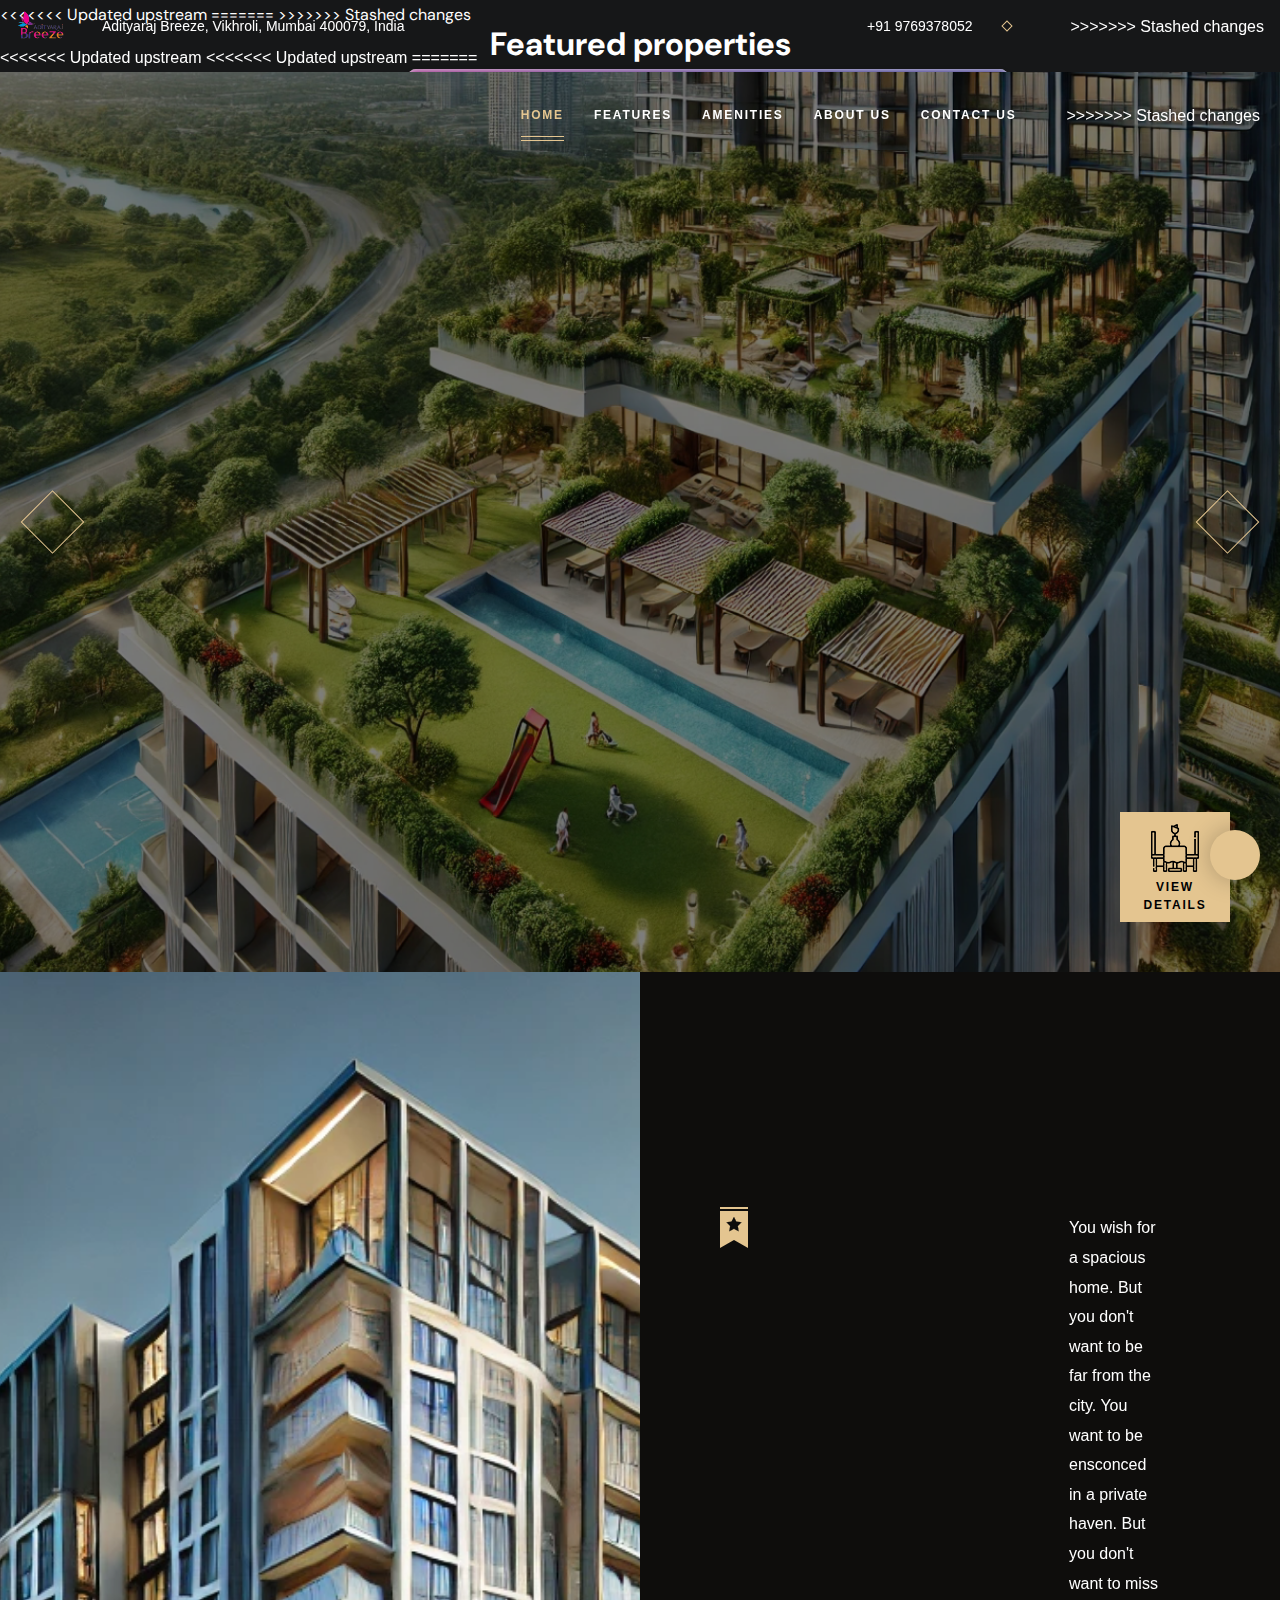
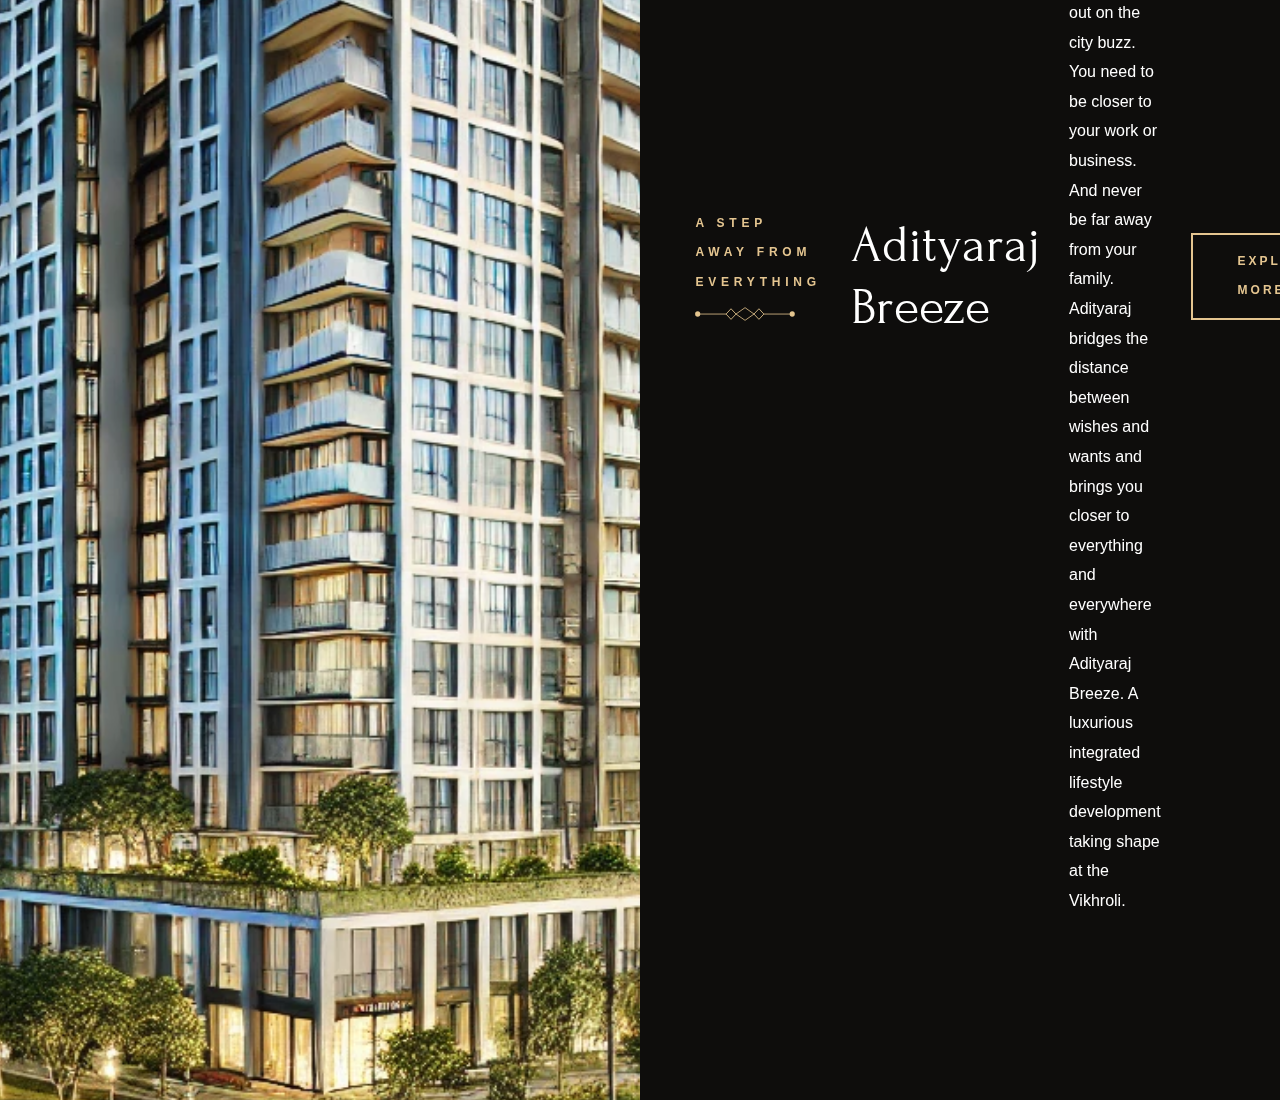
==== commit e523c02e: "updated changes" ====
--- a/index.html
+++ b/index.html
@@ -1,9 +1,18 @@
-
-
 <!DOCTYPE html>
 <html lang="en">
 
 <head>
+<<<<<<< Updated upstream
+    <meta charset="UTF-8">
+    <meta name="viewport" content="width=device-width, initial-scale=1.0">
+    <title>Mumbai Homes</title>
+    <meta name="keywords"
+        content="adityaraj Chembur, adityaraj ease nest, flats in chembur, real estate mumbai, mumbai properties, real estate,  bugdet flats in mumbai">
+    <link rel="stylesheet" href="home.css">
+    <link rel="canonical" href="https://www.mumbai-homes.live/">
+    <meta name="description" content="Codename Ease Nest is an Under-Construction project in Chembur by AdityaRaj Builder.">
+    <link rel="icon" type="image/x-icon" href="mumbaihomes.ico">
+=======
   <meta charset="UTF-8">
   <meta http-equiv="X-UA-Compatible" content="IE=edge">
   <meta name="viewport" content="width=device-width, initial-scale=1.0">
@@ -12,12 +21,12 @@
     - primary meta tags
   -->
   <title>Adityaraj Breeze | A Project by Adityaraj Group.</title>
-  <meta name="title" content="Shamiyana - Since 1856">
+  <meta name="title" content="Adityaraj Breeze">
 
   <!-- 
     - favicon
   -->
-  <link rel="shortcut icon" href="./favicon.svg" type="image/svg+xml">
+  <link rel="shortcut icon" href="./assets/images/final logo.png" type="image/svg+xml">
 
   <!-- 
     - google font link
@@ -38,19 +47,28 @@
   <link rel="preload" as="image" href="./assets/images/hero-slider-2.jpg">
   <link rel="preload" as="image" href="./assets/images/hero-slider-3.jpg">
 
+>>>>>>> Stashed changes
 </head>
 
-<body id="top">
-
-  <!-- 
-    - #PRELOADER
-  -->
-
-  <div class="preload" data-preaload>
-    <div class="circle"></div>
-    <p class="text">Breeze</p>
-  </div>
-
+<body>
+
+    <h1 style="text-align: center;">Featured properties</h1>
+
+    <div class="main-container">
+
+<<<<<<< Updated upstream
+        <div class="property-container" id="adityaraj-card">
+            <div class="property-image">
+                <img src="./project/adityaraj-ease-nest/images/3.jpg" class="property-img" alt="adityaraj-ease-nest">
+            </div>
+            <div class="property-details">
+                    <h2>Adityaraj Ease Next (Majestic)</h2>
+                <p class="property-description">Located in the heart of chembur's vibrancy. Easy Nest Homes experience
+                    the epitome of modern living with our thoughtfully designed 1BHK and 2BHK flats.</p>
+            </div>
+        </div>
+
+=======
 
 
 
@@ -61,6 +79,10 @@
 
   <div class="topbar">
     <div class="container">
+
+      <a href="#" class="logo">
+        <img src="./assets/images/final logo.png" width="50" height="30" alt="Adityaraj - Home">
+      </a>
 
       <address class="topbar-item">
         <div class="icon">
@@ -72,14 +94,12 @@
         </span>
       </address>
 
-      <div class="separator"></div>
+      
 
       <div class="topbar-item item-2">
-        <div class="icon">
-          <ion-icon name="time-outline" aria-hidden="true"></ion-icon>
-        </div>
-
-        <span class="span">Daily : 8.00 am to 10.00 pm</span>
+       
+
+        
       </div>
 
       <a href="tel:+11234567890" class="topbar-item link">
@@ -92,19 +112,24 @@
 
       <div class="separator"></div>
 
-      <a href="mailto:booking@restaurant.com" class="topbar-item link">
+      <a href="#reservation" class="topbar-item link">
         <div class="icon">
           <ion-icon name="mail-outline" aria-hidden="true"></ion-icon>
         </div>
 
-        <span class="span">booking@shamiyana.com</span>
+        
       </a>
 
+>>>>>>> Stashed changes
     </div>
-  </div>
-
-
-
+
+
+
+<<<<<<< Updated upstream
+    <footer class="footer">
+    <div>
+        <h2>Contact Us: +91 74004 14236</h2>
+=======
 
 
   <!-- 
@@ -114,9 +139,7 @@
   <header class="header" data-header>
     <div class="container">
 
-      <a href="#" class="logo">
-        <img src="./assets/images/final logo.png" width="200" height="100" alt="Shamiyana - Home">
-      </a>
+      
 
       <nav class="navbar" data-navbar>
 
@@ -125,7 +148,7 @@
         </button>
 
         <a href="#" class="logo">
-          <img src="./assets/images/final logo.png" width="200" height="100" alt="Shamiyana - Home">
+          <img src="./assets/images/final logo.png" width="200" height="100" alt="Adityaraj - Home">
         </a>
 
         <ul class="navbar-list">
@@ -139,15 +162,15 @@
           </li>
 
           <li class="navbar-item">
-            <a href="#projects" class="navbar-link hover-underline">
+            <a href="#features" class="navbar-link hover-underline">
               <div class="separator"></div>
 
-              <span class="span">Projects</span>
+              <span class="span">Features</span>
             </a>
           </li>
 
           <li class="navbar-item">
-            <a href="#menu" class="navbar-link hover-underline">
+            <a href="#Amenities" class="navbar-link hover-underline">
               <div class="separator"></div>
 
               <span class="span">Amenities</span>
@@ -180,7 +203,7 @@
             Mumbai 400079, India
           </address>
 
-          <p class="body-4 navbar-text">Open: 9.30 am - 2.30pm</p>
+          
 
           <a href="mailto:booking@shamiyana.com" class="body-4 sidebar-link">booking@shamiyana.com</a>
 
@@ -195,11 +218,7 @@
 
       </nav>
 
-      <a href="#floorPlans" class="btn btn-secondary">
-        <span class="text text-1">View Floor Plans</span>
-
-        <span class="text text-2" aria-hidden="true">View Floor Plans</span>
-      </a>
+      
 
       <button class="nav-open-btn" aria-label="open menu" data-nav-toggler>
         <span class="line line-1"></span>
@@ -209,13 +228,21 @@
 
       <div class="overlay" data-nav-toggler data-overlay></div>
 
+>>>>>>> Stashed changes
     </div>
-  </header>
-
-
-
-
-
+    </footer>
+
+
+    <script>
+
+        document.getElementById('adityaraj-card').addEventListener('click', function() {
+                window.location.href = './project/adityaraj-ease-nest';
+            });
+
+    </script>
+
+<<<<<<< Updated upstream
+=======
   <main>
     <article>
 
@@ -321,166 +348,8 @@
       </section>
 
 
-
-
-
       <!-- 
-        - #SERVICE
-      -->
-
-      <section class="section service bg-black-10 text-center" aria-label="service" id="floorPlans">
-        <div class="container">
-
-          <p class="section-subtitle label-2">A Place Your Family Will Love</p>
-
-          <h2 class="headline-1 section-title">A Good Home Needs Great Canvas</h2>
-
-          <p class="section-text">
-            Explore our thoughtfully designed floor plans, crafted to maximize space and functionality while ensuring a perfect blend of comfort and style.
-          </p>
-
-          <ul class="grid-list">
-
-            <li>
-              <div class="service-card">
-
-                <a href="#" class="has-before hover:shine">
-                  <figure class="card-banner img-holder" style="--width: 285; --height: 336;">
-                    <img src="./assets/images/flat1.png" width="285" height="336" loading="lazy" alt="Breakfast"
-                      class="img-cover">
-                  </figure>
-                </a>
-
-                <div class="card-content">
-
-                  <h3 class="title-4 card-title">
-                    <a href="#">Cozy 1BHK with modern design and smart space utilization.</a>
-                  </h3>
-
-                  <a href="#" class="btn-text hover-underline label-2">Know More</a>
-
-                </div>
-
-              </div>
-            </li>
-
-            <li>
-              <div class="service-card">
-
-                <a href="#" class="has-before hover:shine">
-                  <figure class="card-banner img-holder" style="--width: 285; --height: 336;">
-                    <img src="./assets/images/flat2.png" width="285" height="336" loading="lazy" alt="Appetizers"
-                      class="img-cover">
-                  </figure>
-                </a>
-
-                <div class="card-content">
-
-                  <h3 class="title-4 card-title">
-                    <a href="#">A vibrant 2BHK unit designed for effortless living and maximum space.</a>
-                  </h3>
-
-                  <a href="#" class="btn-text hover-underline label-2">Know More</a>
-
-                </div>
-
-              </div>
-            </li>
-
-            <li>
-              <div class="service-card">
-
-                <a href="#" class="has-before hover:shine">
-                  <figure class="card-banner img-holder" style="--width: 285; --height: 336;">
-                    <img src="./assets/images/flat3.png" width="285" height="336" loading="lazy" alt="Drinks"
-                      class="img-cover">
-                  </figure>
-                </a>
-
-                <div class="card-content">
-
-                  <h3 class="title-4 card-title">
-                    <a href="#">A smartly designed 1BHK unit blending comfort and functionality</a>
-                  </h3>
-
-                  <a href="#" class="btn-text hover-underline label-2">Know More</a>
-
-                </div>
-
-              </div>
-            </li>
-
-          </ul>
-
-          <img src="./assets/images/shape-1.png" width="246" height="412" loading="lazy" alt="shape"
-            class="shape shape-1 move-anim">
-          <img src="./assets/images/shape-2.png" width="343" height="345" loading="lazy" alt="shape"
-            class="shape shape-2 move-anim">
-
-        </div>
-      </section>
-
-
-
-
-
-      <!-- 
-        - #ABOUT
-      -->
-
-      <section class="section about text-center" aria-labelledby="about-label" id="about">
-        <div class="container">
-
-          <div class="about-content">
-
-            <p class="label-2 section-subtitle" id="about-label">Our Story</p>
-
-            <h2 class="headline-1 section-title">Crafting Trust Since 1967</h2>
-
-            <p class="section-text">
-              ADITYARAJ GROUP is in the field of construction since 1967.<br>
-              Established in 1967, ADITYARAJ GROUP has over 50 years of expertise in construction, earning a stellar reputation as a Class 1-A Government Registered Contractor. Since 2000, the group has excelled in real estate development while also expanding into infrastructure, hospitality, mining, and building material supply. Committed to trust, quality, and timely delivery, ADITYARAJ GROUP continues to prioritize client satisfaction.
-            </p>
-
-            <div class="contact-label">Call Us Now</div>
-
-            <a href="tel:+914001234567" class="body-1 contact-number hover-underline">+91 9769378052</a>
-
-            <a href="#" class="btn btn-primary">
-              <span class="text text-1">Know More</span>
-
-              <span class="text text-2" aria-hidden="true">Know More</span>
-            </a>
-
-          </div>
-
-          <figure class="about-banner">
-
-            <img src="./assets/images/entry_image_enhanced.png" width="570" height="570" loading="lazy" alt="about banner"
-              class="w-100" data-parallax-item data-parallax-speed="1">
-
-            <div class="abs-img abs-img-1 has-before" data-parallax-item data-parallax-speed="1.75">
-              <img src="./assets/images/Our Story.png" width="300" height="350" loading="lazy" alt=""
-                class="w-100">
-            </div>
-
-            <div class="abs-img abs-img-2 has-before">
-              <img src="./assets/images/since1856-removebg-preview.png" width="120" height="100" loading="lazy" alt="">
-            </div>
-
-          </figure>
-
-          
-
-        </div>
-      </section>
-
-
-
-
-
-      <!-- 
-        - #SPECIAL DISH
+        - #ABOUT ADITYABREEZE
       -->
 
       <section class="special-dish text-center" aria-labelledby="dish-label">
@@ -521,13 +390,150 @@
 
 
 
-
-
       <!-- 
-        - #MENU
+        - #TOWER FEATURE
       -->
 
-      <section class="section menu" aria-label="menu-label" id="menu">
+      <section class="section features text-center" aria-label="features" id="features">
+        <div class="container">
+
+          <p class="section-subtitle label-2">The Future of Living</p>
+
+          <h2 class="headline-1 section-title">Tower Features</h2>
+
+          <ul class="grid-list">
+
+            <li class="feature-item">
+              <div class="feature-card">
+
+                <div class="card-icon">
+                  <img src="./assets/images/lift.png" width="100" height="80" loading="lazy" alt="icon">
+                </div>
+
+                <h3 class="title-2 card-title">High-Speed <br> Lifts</h3>
+
+                <p class="label-1 card-text">High-Speed Automatic Lifts with Stretcher Capacity</p>
+
+              </div>
+            </li>
+
+            <li class="feature-item">
+              <div class="feature-card">
+
+                <div class="card-icon">
+                  <img src="./assets/images/cctvcamera.png" width="100" height="80" loading="lazy" alt="icon">
+                </div>
+
+                <h3 class="title-2 card-title">24/7 <br> Surveillance</h3>
+
+                <p class="label-1 card-text">24/7 CCTV Surveillance for Enhanced Security</p>
+
+              </div>
+            </li>
+
+            <li class="feature-item">
+              <div class="feature-card">
+
+                <div class="card-icon">
+                  <img src="./assets/images/termite.png" width="100" height="80" loading="lazy" alt="icon">
+                </div>
+
+                <h3 class="title-2 card-title">Termite <br>Protection </h3>
+
+                <p class="label-1 card-text">Anti-Termite Foundation Treatment for Durability</p>
+
+              </div>
+            </li>
+
+            <li class="feature-item">
+              <div class="feature-card">
+
+                <div class="card-icon">
+                  <img src="./assets/images/ventilation.png" width="100" height="80" loading="lazy" alt="icon">
+                </div>
+
+                <h3 class="title-2 card-title">Natural  <br> Ventilation</h3>
+
+                <p class="label-1 card-text">Well-Ventilated Flats with Abundant Natural Light</p>
+
+              </div>
+            </li>
+
+            <li class="feature-item">
+              <div class="feature-card">
+
+                <div class="card-icon">
+                  <img src="./assets/images/parking.png" width="100" height="80" loading="lazy" alt="icon">
+                </div>
+
+                <h3 class="title-2 card-title">Ample  <br> Parking</h3>
+
+                <p class="label-1 card-text">Spacious Mechanical Parking Tower for Convenience</p>
+
+              </div>
+            </li>
+
+            <li class="feature-item">
+              <div class="feature-card">
+
+                <div class="card-icon">
+                  <img src="./assets/images/waterproof.png" width="100" height="80" loading="lazy" alt="icon">
+                </div>
+
+                <h3 class="title-2 card-title">Waterproof Terrace  <br> Treatment</h3>
+
+                <p class="label-1 card-text">Waterproof Terrace Treatment for Long-Term Protection</p>
+
+              </div>
+            </li>
+
+            <li class="feature-item">
+              <div class="feature-card">
+
+                <div class="card-icon">
+                  <img src="./assets/images/watersupply.png" width="100" height="80" loading="lazy" alt="icon">
+                </div>
+
+                <h3 class="title-2 card-title">MCGM   <br> Water Supply</h3>
+
+                <p class="label-1 card-text">Reliable MCGM Water Supply for Consistent Flow</p>
+
+              </div>
+            </li>
+
+            <li class="feature-item">
+              <div class="feature-card">
+
+                <div class="card-icon">
+                  <img src="./assets/images/gas supply.png" width="100" height="80" loading="lazy" alt="icon">
+                </div>
+
+                <h3 class="title-2 card-title">Provision for  <br> MGL Gas </h3>
+
+                <p class="label-1 card-text">Provision for MGL Gas Connection for Convenience</p>
+
+              </div>
+            </li>
+
+          </ul>
+
+          
+
+          <img src="./assets/images/shape-8.png" width="120" height="115" loading="lazy" alt="shape"
+            class="shape shape-2">
+
+        </div>
+
+        
+      </section>
+
+      
+
+      <!-- 
+        - #AMENITIES
+      -->
+
+      <section class="section menu bg-black-10" aria-label="menu-label" id="Amenities">
         <div class="container">
 
           <p class="section-subtitle text-center label-2">Explore Various Amenities</p>
@@ -757,11 +763,255 @@
         <hr id="growing-hr">
         <div class="spacer"></div> 
       </div>
+
+
+
        <!-- 
-        - #ABOUT
+        - #FLOOR PLAN
       -->
 
+      <section class="special-dish text-center" aria-labelledby="dish-label">
+
+        
+
+        <div class="special-dish-banner">
+          <img src="./assets/images/finalfloorplan.png" width="940" height="900" loading="lazy" alt="special dish"
+            class="img-cover">
+        </div>
+
+        <div class="special-dish-content bg-black-10">
+          <div class="container">
+
+            <img src="./assets/images/badge-1.png" width="28" height="41" loading="lazy" alt="badge" class="abs-img">
+
+            <p class="section-subtitle label-2">Thoughtfully Designed  <br>Floor Plan</p>
+
+            <h2 class="headline-1 section-title">Floor Plan</h2>
+
+            <p class="section-text">
+              The floor plan of Adityaraj Breeze showcases a thoughtfully designed layout that maximizes comfort and functionality. Each apartment is crafted with precision, offering well-ventilated living spaces, modern amenities, and ample natural light. With a perfect blend of aesthetics and practicality, the layout ensures every corner is optimized for a seamless living experience.
+            </p>
+
+            
+
+            <a href="#" class="btn btn-primary">
+              <span class="text text-1">Explore More</span>
+
+              <span class="text text-2" aria-hidden="true">Explore More</span>
+            </a>
+
+          </div>
+        </div>
+
+        
+        
+
+      </section>
+
+
+
+
+
+      <!-- 
+        - #UNIT PLAN
+      -->
+
+      <section class="section service bg-black-10 text-center" aria-label="service" id="floorPlans">
+        <div class="container">
+
+          <p class="section-subtitle label-2">A Place Your Family Will Love</p>
+
+          <h2 class="headline-1 section-title">A Good Home Needs Great Canvas</h2>
+
+          <p class="section-text">
+            Explore our thoughtfully designed floor plans, crafted to maximize space and functionality while ensuring a perfect blend of comfort and style.
+          </p>
+
+          <ul class="grid-list">
+
+            <li>
+              <div class="service-card">
+
+                <a href="#" class="has-before hover:shine">
+                  <figure class="card-banner img-holder" style="--width: 285; --height: 336;">
+                    <img src="./assets/images/flat1.png" width="285" height="336" loading="lazy" alt="Breakfast"
+                      class="img-cover">
+                  </figure>
+                </a>
+
+                <div class="card-content">
+
+                  <h3 class="title-4 card-title">
+                    <a href="#">Cozy 1BHK with modern design and smart space utilization.</a>
+                  </h3>
+
+                  <a href="#" class="btn-text hover-underline label-2">Know More</a>
+
+                </div>
+
+              </div>
+            </li>
+
+            <li>
+              <div class="service-card">
+
+                <a href="#" class="has-before hover:shine">
+                  <figure class="card-banner img-holder" style="--width: 285; --height: 336;">
+                    <img src="./assets/images/flat2.png" width="285" height="336" loading="lazy" alt="Appetizers"
+                      class="img-cover">
+                  </figure>
+                </a>
+
+                <div class="card-content">
+
+                  <h3 class="title-4 card-title">
+                    <a href="#">A vibrant 2BHK unit designed for effortless living and maximum space.</a>
+                  </h3>
+
+                  <a href="#" class="btn-text hover-underline label-2">Know More</a>
+
+                </div>
+
+              </div>
+            </li>
+
+            <li>
+              <div class="service-card">
+
+                <a href="#" class="has-before hover:shine">
+                  <figure class="card-banner img-holder" style="--width: 285; --height: 336;">
+                    <img src="./assets/images/flat3.png" width="285" height="336" loading="lazy" alt="Drinks"
+                      class="img-cover">
+                  </figure>
+                </a>
+
+                <div class="card-content">
+
+                  <h3 class="title-4 card-title">
+                    <a href="#">A smartly designed 1BHK unit blending comfort and functionality</a>
+                  </h3>
+
+                  <a href="#" class="btn-text hover-underline label-2">Know More</a>
+
+                </div>
+
+              </div>
+            </li>
+
+            
+
+          </ul>
+
+          
+         
+
+          
+          <img src="./assets/images/shape-2.png" width="343" height="345" loading="lazy" alt="shape"
+            class="shape shape-2 move-anim">
+
+        </div>
+
+        <section class="section event bg-black-10" aria-label="event" id="projects">
+          <div class="container">
+  
+            <p class="section-subtitle label-2 text-center">Your Home Awaits</p>
+  
+          
+            <p class="menu-text text-center">
+              Your Dream 1 & 2 BHK starting at <br> <span class="span">1.25 cr. onwards! </span> 
+            </p>
+  
+            
+  
+            <a href="#" class="btn btn-primary">
+              <span class="text text-1">Explore</span>
+  
+              <span class="text text-2" aria-hidden="true">Explore</span>
+            </a>
+  
+          </div>
+        </section>
+        
+        
+      </section>
+
+
+
+    
+
+      
+      
+
+      
+
+
+      <!-- 
+        - #ABOUT ADITYARAJ DEVELOPERS
+      -->
+
       <section class="section about text-center" aria-labelledby="about-label" id="about">
+        <div class="container">
+
+          <div class="about-content">
+
+            <p class="label-2 section-subtitle" id="about-label">Our Story</p>
+
+            <h2 class="headline-1 section-title">Crafting Trust Since 1967</h2>
+
+            <p class="section-text">
+              ADITYARAJ GROUP is in the field of construction since 1967.<br>
+              Established in 1967, ADITYARAJ GROUP has over 50 years of expertise in construction, earning a stellar reputation as a Class 1-A Government Registered Contractor. Since 2000, the group has excelled in real estate development while also expanding into infrastructure, hospitality, mining, and building material supply. Committed to trust, quality, and timely delivery, ADITYARAJ GROUP continues to prioritize client satisfaction.
+            </p>
+
+            <div class="contact-label">Call Us Now</div>
+
+            <a href="tel:+914001234567" class="body-1 contact-number hover-underline">+91 9769378052</a>
+
+            <a href="#" class="btn btn-primary">
+              <span class="text text-1">Know More</span>
+
+              <span class="text text-2" aria-hidden="true">Know More</span>
+            </a>
+
+          </div>
+
+          <figure class="about-banner">
+
+            <img src="./assets/images/entry_image_enhanced.png" width="570" height="570" loading="lazy" alt="about banner"
+              class="w-100" data-parallax-item data-parallax-speed="1">
+
+            <div class="abs-img abs-img-1 has-before" data-parallax-item data-parallax-speed="1.75">
+              <img src="./assets/images/Our Story.png" width="300" height="350" loading="lazy" alt=""
+                class="w-100">
+            </div>
+
+            <div class="abs-img abs-img-2 ">
+              <img src="./assets/images/final logo.png" width="120" height="100" loading="lazy" alt="">
+            </div>
+
+          </figure>
+
+          
+
+        </div>
+      </section>
+
+
+
+
+
+      
+
+
+
+
+
+      
+       <!-- 
+        - #LOCATION
+      -->
+
+      <section class="section about text-center bg-black-10" aria-labelledby="about-label" id="about">
         <div class="container">
 
           <div class="about-content">
@@ -798,8 +1048,8 @@
                 class="w-100">
             </div>
 
-            <div class="abs-img abs-img-2 has-before">
-              <img src="./assets/images/since1856-removebg-preview.png" width="120" height="100" loading="lazy" alt="">
+            <div class="abs-img abs-img-2">
+              <img src="./assets/images/final logo.png" width="120" height="100" loading="lazy" alt="">
             </div>
 
           </figure>
@@ -943,19 +1193,8 @@
                 Mumbai 400079, India 
               </address>
 
-              <p class="contact-label">Office Hours</p>
-
-              <p class="body-4">
-                Monday to Friday <br>
-                10:00 am - 5:00 pm
-              </p>
-
-              <p class="contact-label">Weekend Hours</p>
-
-              <p class="body-4">
-                Saturday & Sunday <br>
-                11:00 am - 4:00pm
-              </p>
+              
+              
 
             </div>
 
@@ -969,7 +1208,7 @@
 
 
       <!-- 
-        - #FEATURES
+        - #STRENGTH
       -->
 
       <section class="section features text-center" aria-label="features">
@@ -1048,102 +1287,14 @@
         </div>
       </section>
 
-
-
-
-
-      <!-- 
-        - #EVENT
-      -->
-
-      <section class="section event bg-black-10" aria-label="event" id="projects">
-        <div class="container">
-
-          <p class="section-subtitle label-2 text-center">Innovating spaces for every need</p>
-
-          <h2 class="section-title headline-1 text-center">Our Diverse Projects</h2>
-
-          <ul class="grid-list">
-
-            <li>
-              <div class="event-card has-before hover:shine">
-
-                <div class="card-banner img-holder" style="--width: 350; --height: 450;">
-                  <img src="./assets/images/project1.webp" width="350" height="450" loading="lazy"
-                    alt="Flavour so good you’ll try to eat with your eyes." class="img-cover">
-
-                  <time class="publish-date label-2" datetime="2023-11-20">Residential</time>
-                </div>
-
-                <div class="card-content">
-                  
-
-                  <h3 class="card-title title-2 text-center">
-                    Where dreams take shape and homes become a reality.
-                  </h3>
-                </div>
-
-              </div>
-            </li>
-
-            <li>
-              <div class="event-card has-before hover:shine">
-
-                <div class="card-banner img-holder" style="--width: 350; --height: 450;">
-                  <img src="./assets/images/project2.png" width="350" height="450" loading="lazy"
-                    alt="Flavour so good you’ll try to eat with your eyes." class="img-cover">
-
-                  <time class="publish-date label-2" datetime="2023-12-25">Residential</time>
-                </div>
-
-                <div class="card-content">
-                  
-
-                  <h3 class="card-title title-2 text-center">
-                    Building the future, one property at a time.
-                  </h3>
-                </div>
-
-              </div>
-            </li>
-
-            <li>
-              <div class="event-card has-before hover:shine">
-
-                <div class="card-banner img-holder" style="--width: 350; --height: 450;">
-                  <img src="./assets/images/project3.jpg" width="350" height="450" loading="lazy"
-                    alt="Flavour so good you’ll try to eat with your eyes." class="img-cover">
-
-                  <time class="publish-date label-2" datetime="2023-12-31">Residential</time>
-                </div>
-
-                <div class="card-content">
-                  
-
-                  <h3 class="card-title title-2 text-center">
-                    Turning spaces into places you'll love to live.
-                  </h3>
-                </div>
-
-              </div>
-            </li>
-
-          </ul>
-
-          <a href="#" class="btn btn-primary">
-            <span class="text text-1">Explore</span>
-
-            <span class="text text-2" aria-hidden="true">Explore</span>
-          </a>
-
-        </div>
-      </section>
-
     </article>
   </main>
 
 
 
+
+
+  
 
 
   <!-- 
@@ -1166,13 +1317,10 @@
             Adityaraj Breeze, Vikhroli, Mumbai 400079, India
           </address>
 
-          <a href="mailto:booking@shamiyana.com" class="body-4 contact-link">booking@shamiyana.com</a>
-
+          
           <a href="tel:+88123123456" class="body-4 contact-link">Booking Request : +91 9769378052</a>
 
-          <p class="body-4">
-            Office Hours : 10:00 am - 5:00 pm
-          </p>
+          
 
           <div class="wrapper">
             <div class="separator"></div>
@@ -1180,25 +1328,7 @@
             <div class="separator"></div>
           </div>
 
-          <p class="title-1">Get News & Offers</p>
-
-          <p class="label-1">
-            Subscribe us & Get <span class="span">25% Off.</span>
-          </p>
-
-          <form action="" class="input-wrapper">
-            <div class="icon-wrapper">
-              <ion-icon name="mail-outline" aria-hidden="true"></ion-icon>
-
-              <input type="email" name="email_address" placeholder="Your email" autocomplete="off" class="input-field">
-            </div>
-
-            <button type="submit" class="btn btn-secondary">
-              <span class="text text-1">Subscribe</span>
-
-              <span class="text text-2" aria-hidden="true">Subscribe</span>
-            </button>
-          </form>
+          
 
         </div>
 
@@ -1216,6 +1346,12 @@
             <a href="#" class="label-2 footer-link hover-underline">About Us</a>
           </li>
 
+         
+
+        </ul>
+
+        <ul class="footer-list">
+
           <li>
             <a href="#" class="label-2 footer-link hover-underline">Floor Plans</a>
           </li>
@@ -1223,27 +1359,7 @@
           <li>
             <a href="#" class="label-2 footer-link hover-underline">Contact us</a>
           </li>
-
-        </ul>
-
-        <ul class="footer-list">
-
-          <li>
-            <a href="#" class="label-2 footer-link hover-underline">Facebook</a>
-          </li>
-
-          <li>
-            <a href="#" class="label-2 footer-link hover-underline">Instagram</a>
-          </li>
-
-          <li>
-            <a href="#" class="label-2 footer-link hover-underline">Twitter</a>
-          </li>
-
-          <li>
-            <a href="#" class="label-2 footer-link hover-underline">Youtube</a>
-          </li>
-
+          
           <li>
             <a href="#" class="label-2 footer-link hover-underline">Google Map</a>
           </li>
@@ -1271,11 +1387,14 @@
     - #BACK TO TOP
   -->
 
-  <a href="#top" class="back-top-btn active" aria-label="back to top" data-back-top-btn>
-    <ion-icon name="chevron-up" aria-hidden="true"></ion-icon>
+  <a href="https://wa.me/919769378052" class="back-top-btn active" aria-label="Chat with us on WhatsApp" target="_blank" data-back-top-btn>
+    <ion-icon name="logo-whatsapp" aria-hidden="true"></ion-icon>
   </a>
-
-
+  
+  
+  
+
+ 
 
 
 
@@ -1290,6 +1409,7 @@
   <script type="module" src="https://unpkg.com/ionicons@5.5.2/dist/ionicons/ionicons.esm.js"></script>
   <script nomodule src="https://unpkg.com/ionicons@5.5.2/dist/ionicons/ionicons.js"></script>
   <script src="script.js"></script>
+>>>>>>> Stashed changes
 </body>
 
 </html>--- a/home.css
+++ b/home.css
@@ -0,0 +1,81 @@
+body {
+    max-width: 100%;
+    overflow-x: hidden;
+}
+
+html {
+    scroll-behavior: smooth;
+    max-width: 100%;
+    overflow-x: hidden;
+}
+
+.main-container {
+    font-family: Arial, sans-serif;
+    display: flex;
+    justify-content: center;
+    align-items: center;
+}
+
+.property-img {
+    width: inherit;
+    height: inherit;
+    cursor: pointer;
+    transition: filter 0.3s;
+}
+
+.property-container {
+    margin: 10px;
+    width: 80%;
+    max-width: 600px;
+    background: #fff;
+    border-radius: 8px;
+    box-shadow: 0 4px 8px rgba(0, 0, 0, 0.1);
+    overflow: hidden;
+}
+
+.property-image {
+    width: 100%;
+    height: 300px;
+    cursor: pointer;
+    filter: blur(5px);
+    transition: filter 0.3s;
+}
+
+.property-image:hover {
+    filter: blur(1px);
+}
+
+.property-details {
+    padding: 20px;
+}
+
+.property-title {
+    color: #333;
+}
+
+.property-description {
+    font-size: 16px;
+    color: #666;
+}
+
+.footer { 
+    position: absolute; 
+    bottom: 0; 
+    z-index: 10;
+    width: 100%;
+    text-align: center;
+}
+
+@media only screen and (max-width: 500px) {
+    .property-image {
+        width: 100%;
+        height: 40%;
+        cursor: pointer;
+        filter: blur(0px);
+    }
+
+    .main-container {
+        flex-direction: column;
+    }
+
+}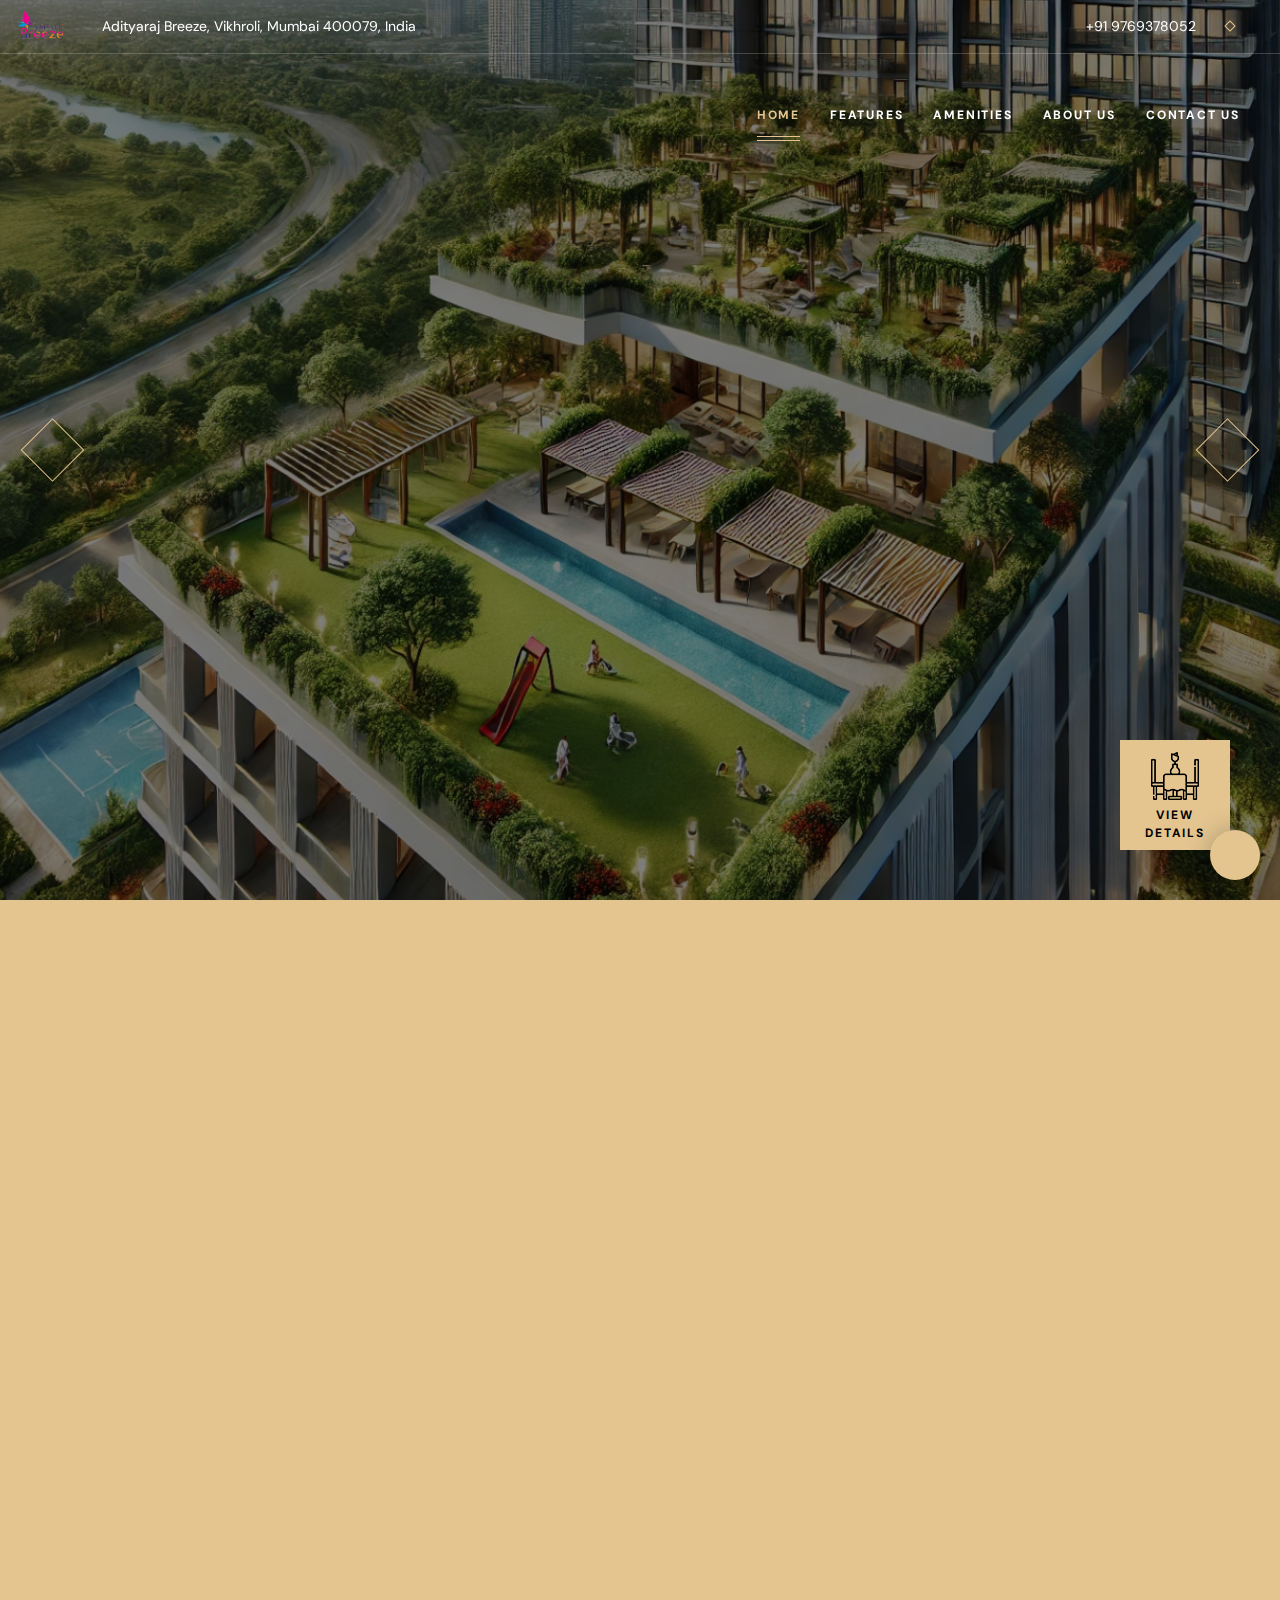
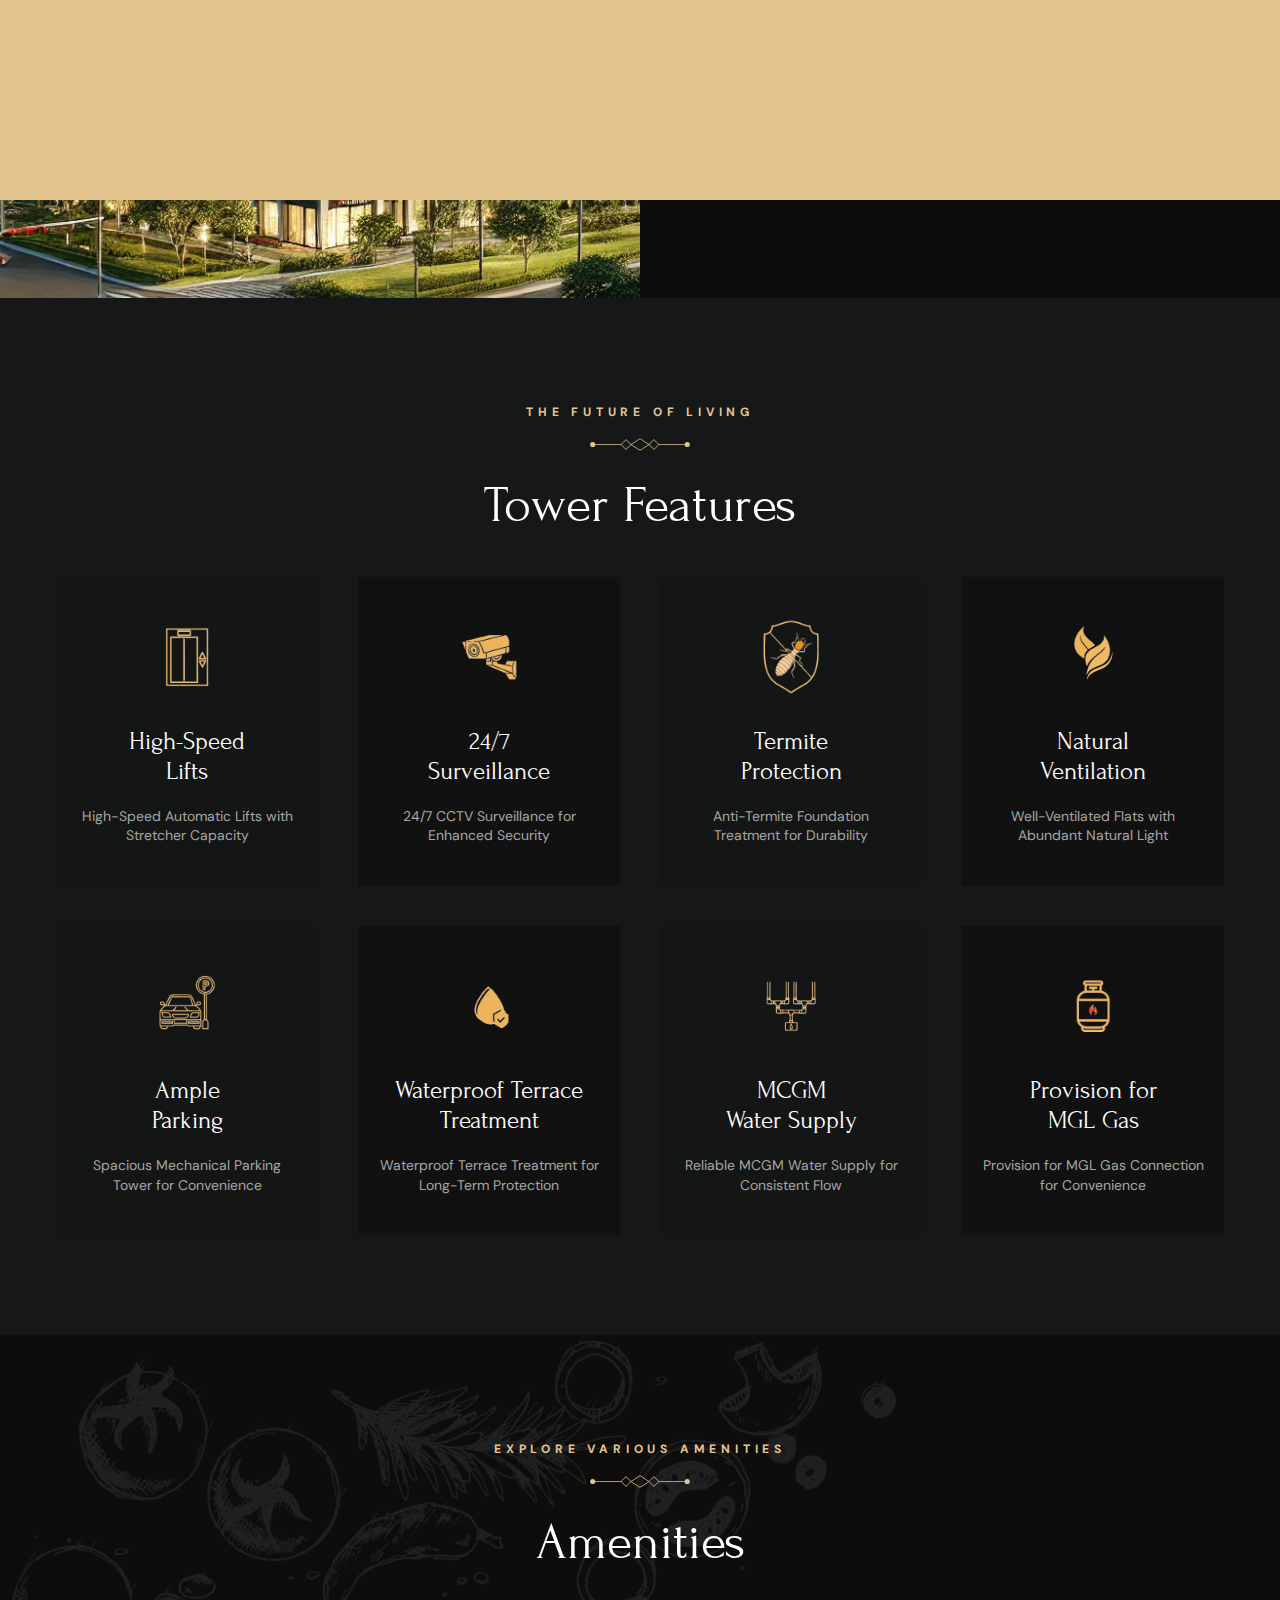
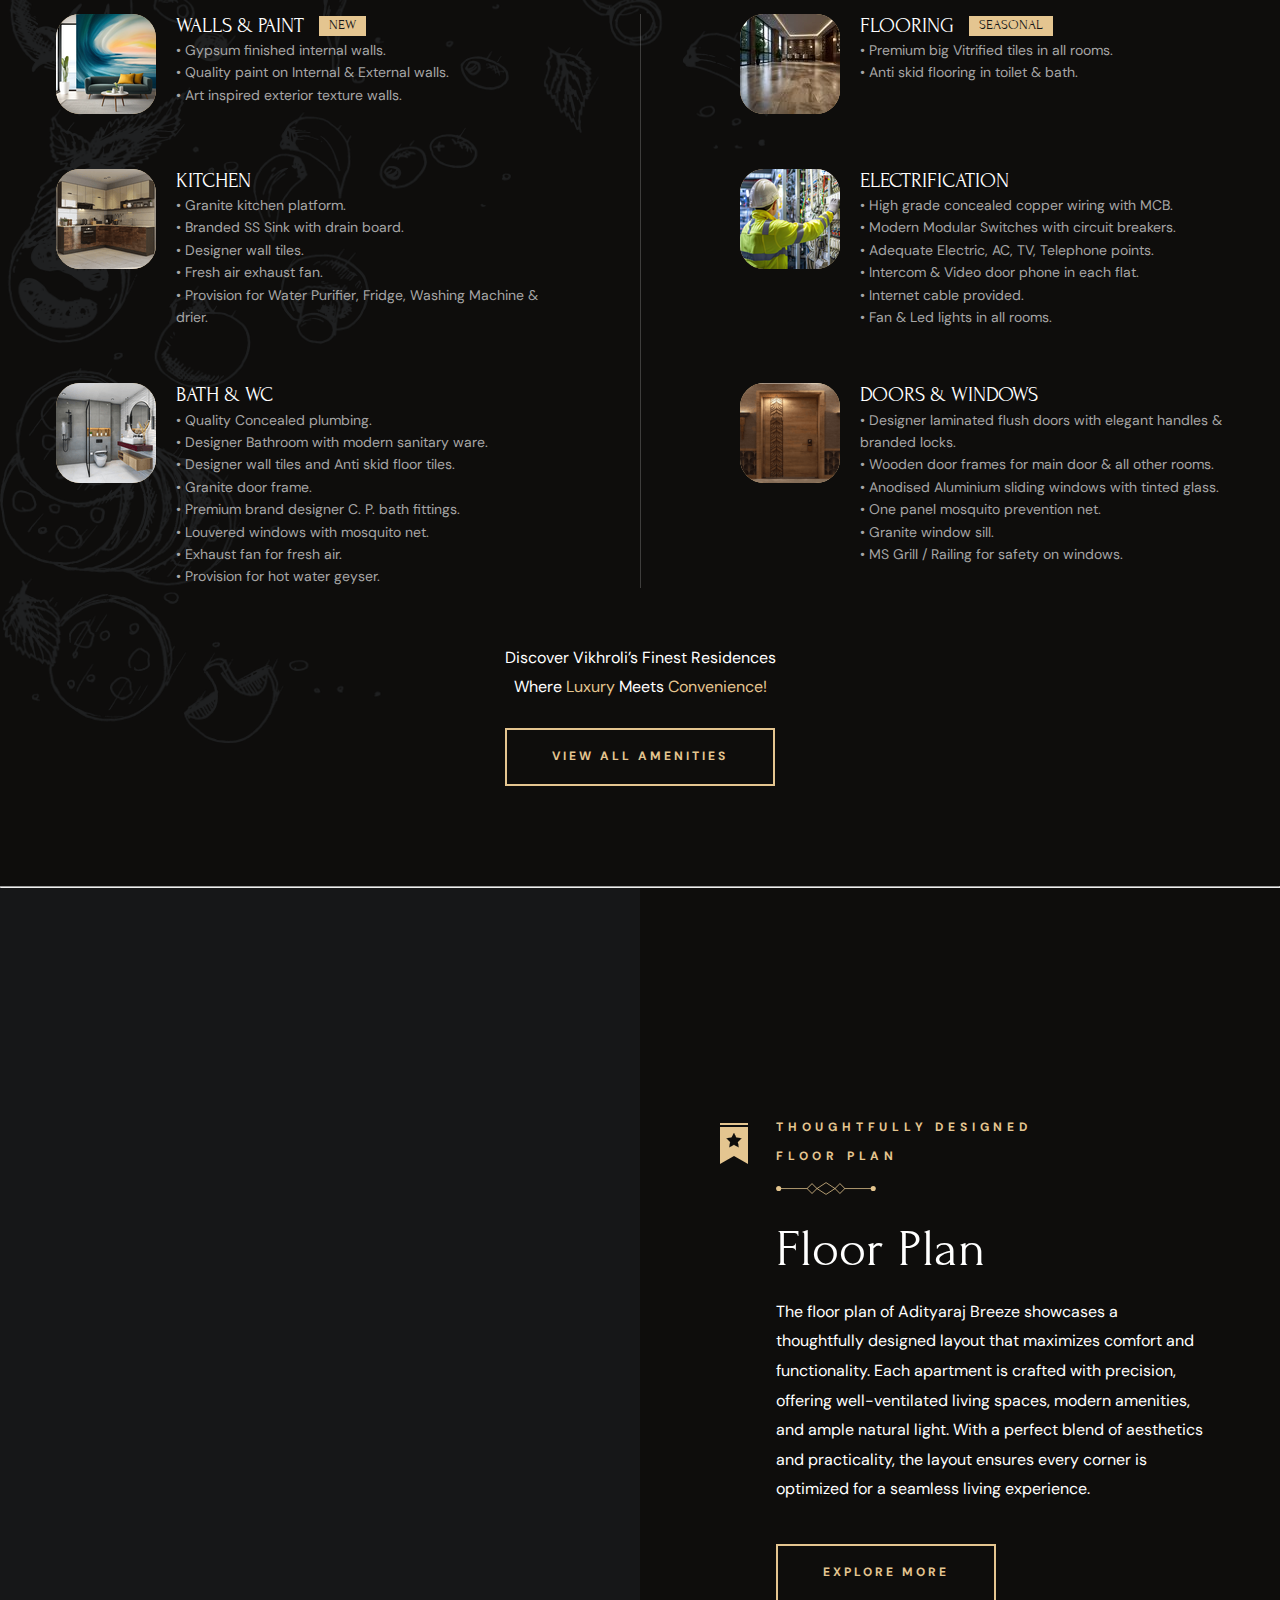
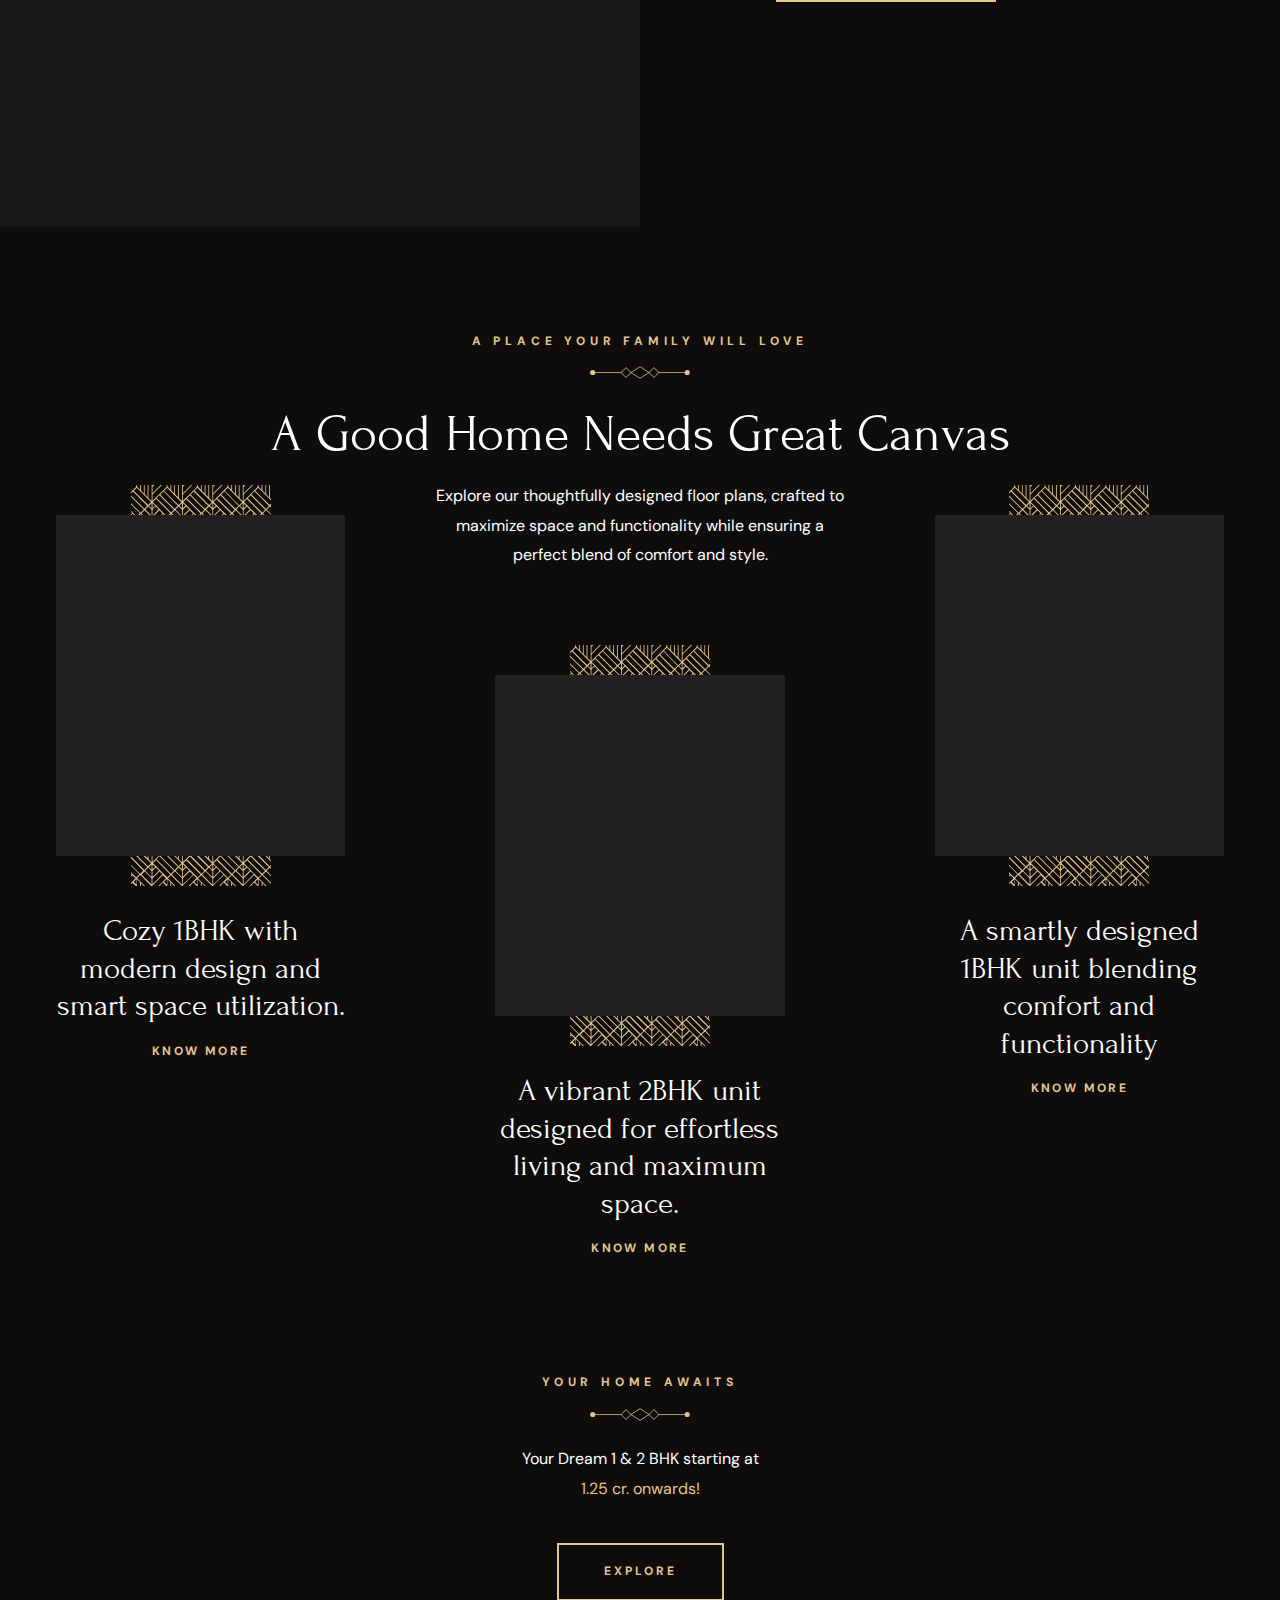
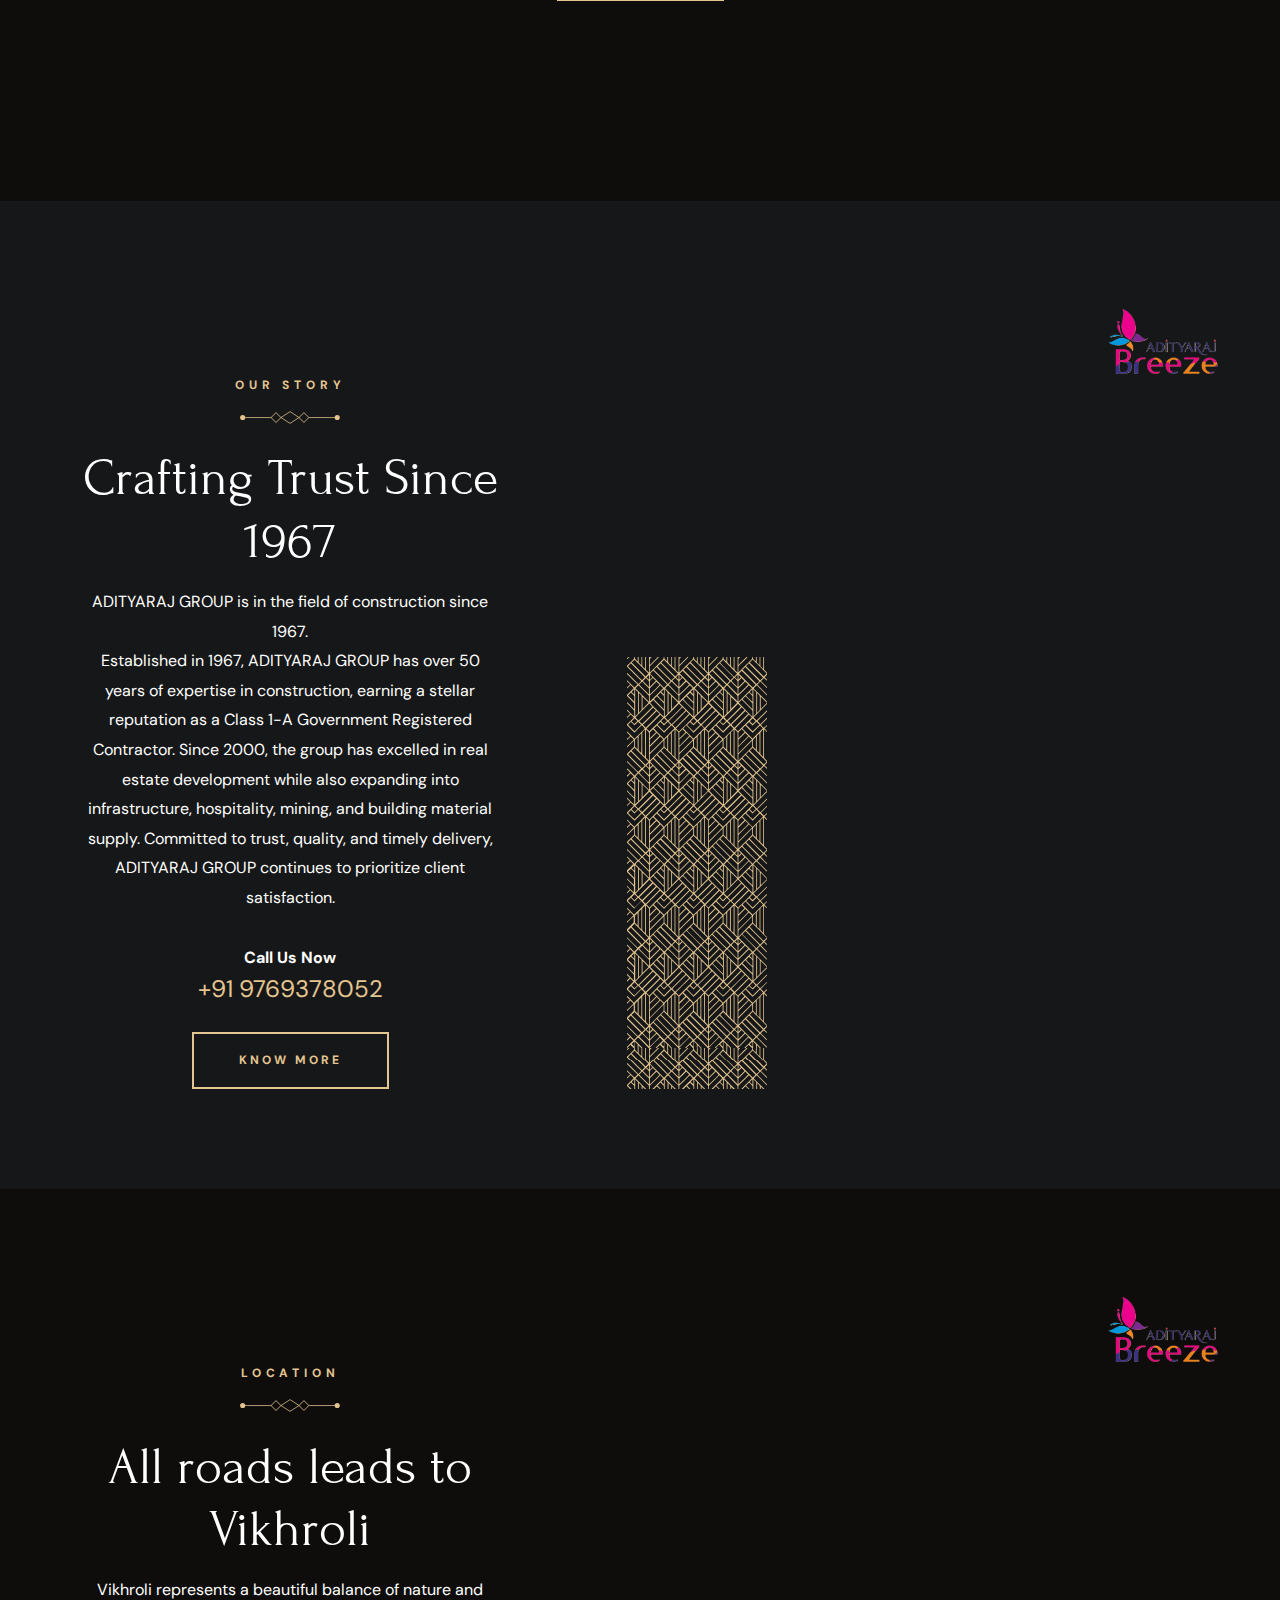
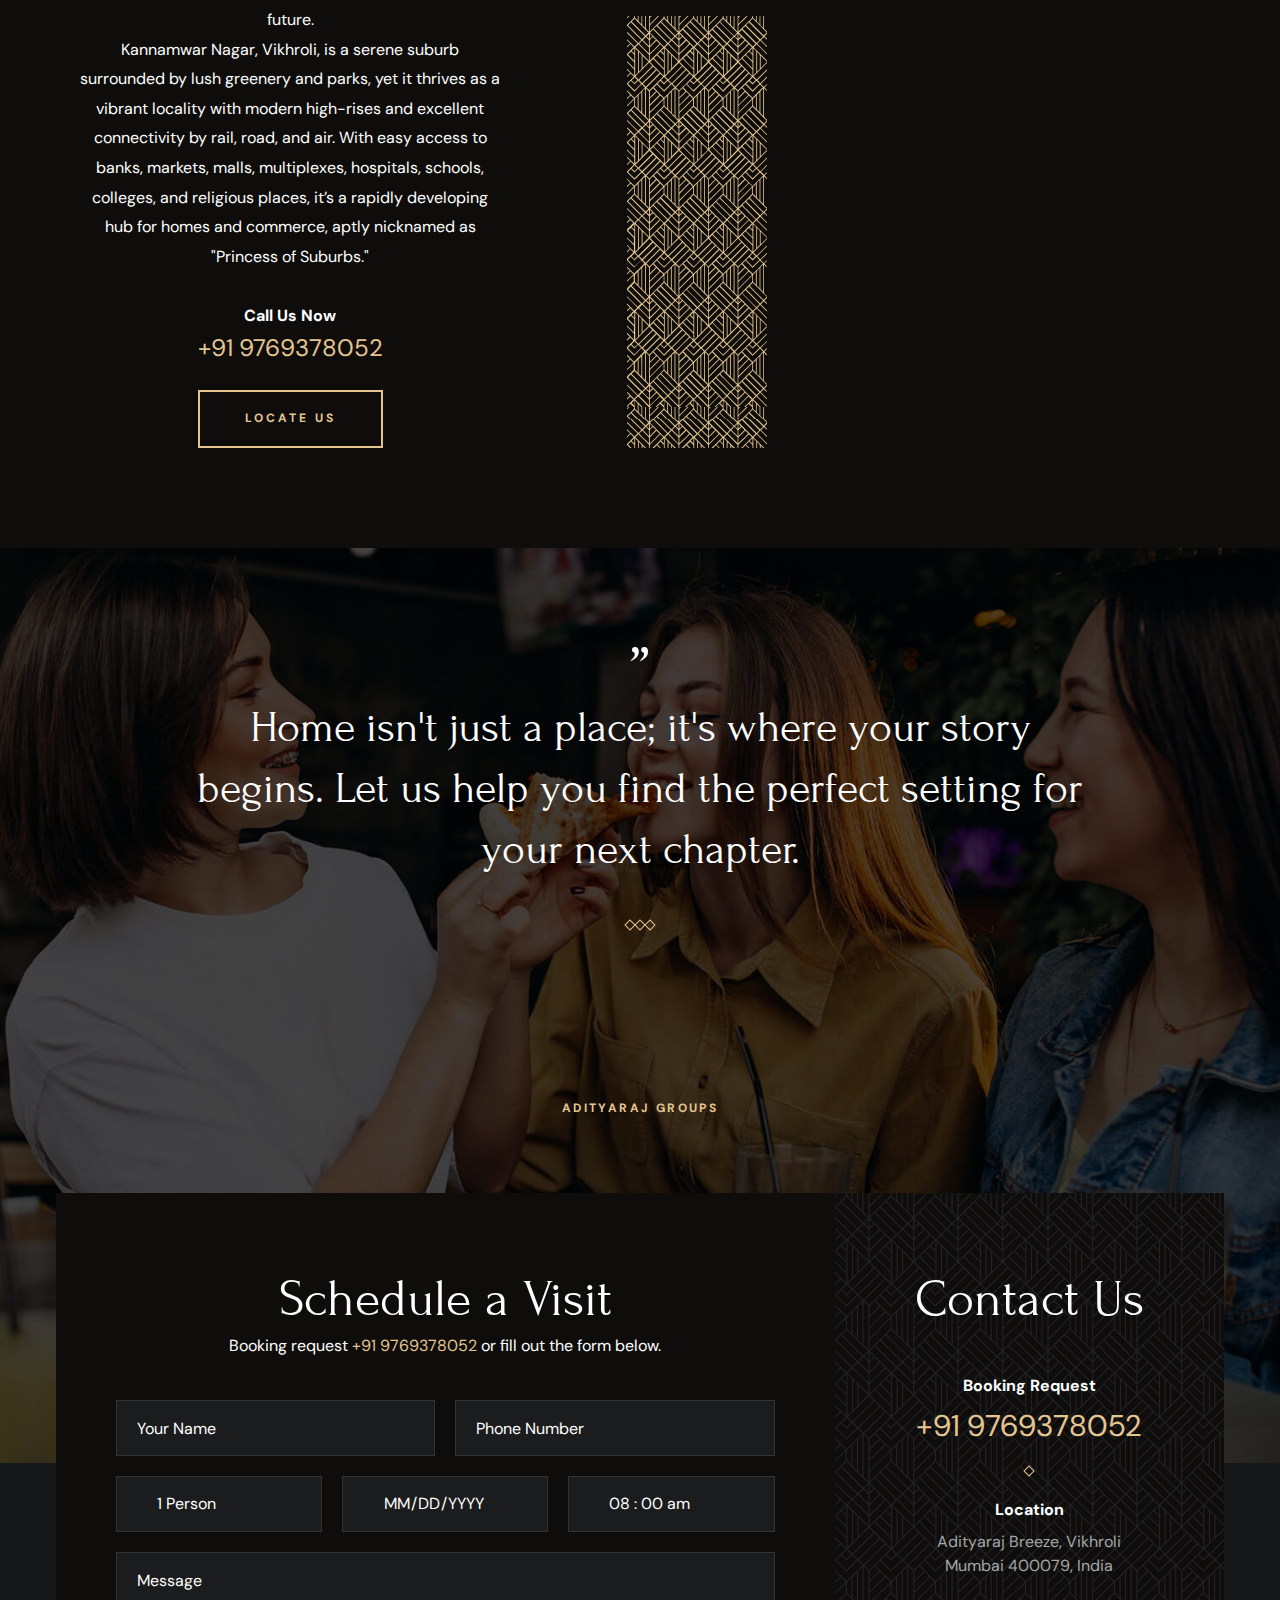
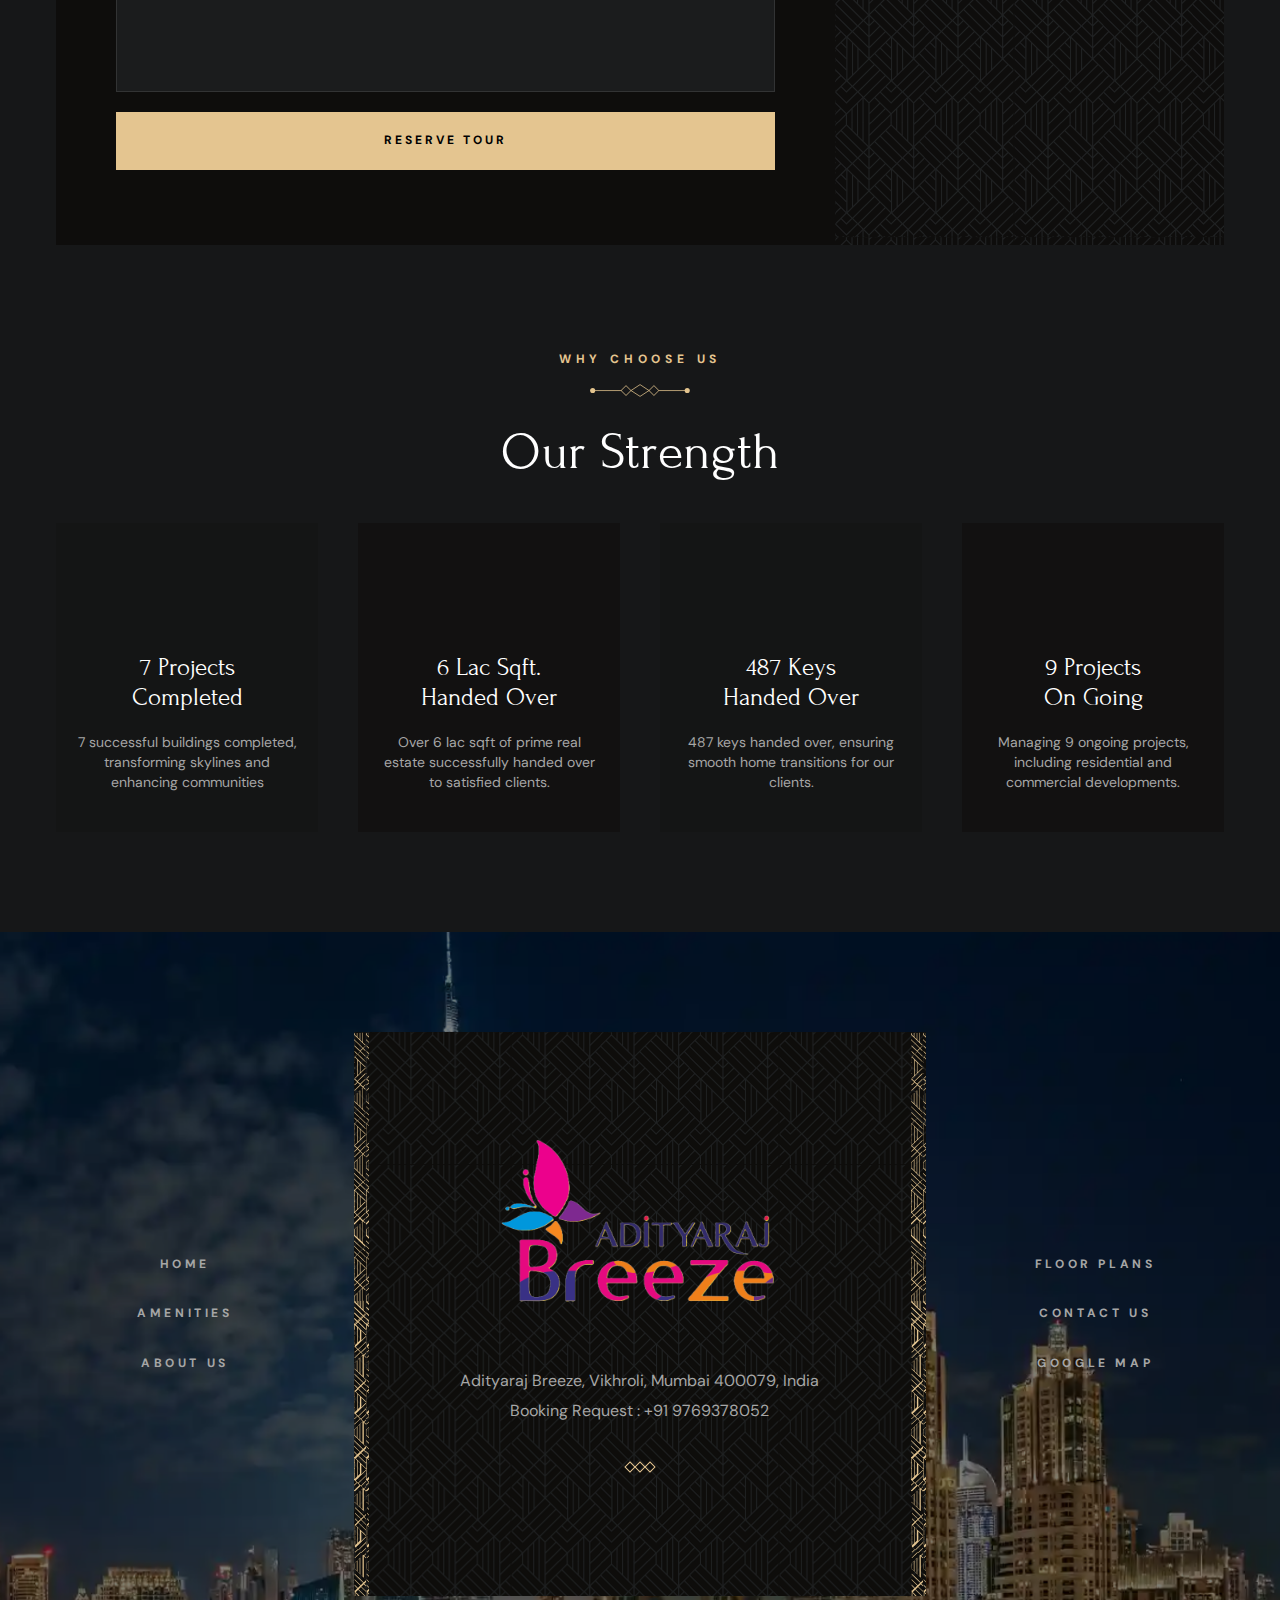
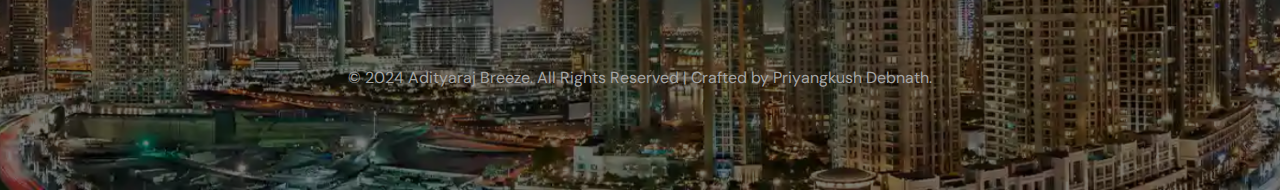
==== commit 77a0dd63: "Resolve changes" ====
--- a/index.html
+++ b/index.html
@@ -1,18 +1,9 @@
+
+
 <!DOCTYPE html>
 <html lang="en">
 
 <head>
-<<<<<<< Updated upstream
-    <meta charset="UTF-8">
-    <meta name="viewport" content="width=device-width, initial-scale=1.0">
-    <title>Mumbai Homes</title>
-    <meta name="keywords"
-        content="adityaraj Chembur, adityaraj ease nest, flats in chembur, real estate mumbai, mumbai properties, real estate,  bugdet flats in mumbai">
-    <link rel="stylesheet" href="home.css">
-    <link rel="canonical" href="https://www.mumbai-homes.live/">
-    <meta name="description" content="Codename Ease Nest is an Under-Construction project in Chembur by AdityaRaj Builder.">
-    <link rel="icon" type="image/x-icon" href="mumbaihomes.ico">
-=======
   <meta charset="UTF-8">
   <meta http-equiv="X-UA-Compatible" content="IE=edge">
   <meta name="viewport" content="width=device-width, initial-scale=1.0">
@@ -47,28 +38,19 @@
   <link rel="preload" as="image" href="./assets/images/hero-slider-2.jpg">
   <link rel="preload" as="image" href="./assets/images/hero-slider-3.jpg">
 
->>>>>>> Stashed changes
 </head>
 
-<body>
-
-    <h1 style="text-align: center;">Featured properties</h1>
-
-    <div class="main-container">
-
-<<<<<<< Updated upstream
-        <div class="property-container" id="adityaraj-card">
-            <div class="property-image">
-                <img src="./project/adityaraj-ease-nest/images/3.jpg" class="property-img" alt="adityaraj-ease-nest">
-            </div>
-            <div class="property-details">
-                    <h2>Adityaraj Ease Next (Majestic)</h2>
-                <p class="property-description">Located in the heart of chembur's vibrancy. Easy Nest Homes experience
-                    the epitome of modern living with our thoughtfully designed 1BHK and 2BHK flats.</p>
-            </div>
-        </div>
-
-=======
+<body id="top">
+
+  <!-- 
+    - #PRELOADER
+  -->
+
+  <div class="preload" data-preaload>
+    <div class="circle"></div>
+    <p class="text">Breeze</p>
+  </div>
+
 
 
 
@@ -120,16 +102,11 @@
         
       </a>
 
->>>>>>> Stashed changes
     </div>
-
-
-
-<<<<<<< Updated upstream
-    <footer class="footer">
-    <div>
-        <h2>Contact Us: +91 74004 14236</h2>
-=======
+  </div>
+
+
+
 
 
   <!-- 
@@ -228,21 +205,13 @@
 
       <div class="overlay" data-nav-toggler data-overlay></div>
 
->>>>>>> Stashed changes
     </div>
-    </footer>
-
-
-    <script>
-
-        document.getElementById('adityaraj-card').addEventListener('click', function() {
-                window.location.href = './project/adityaraj-ease-nest';
-            });
-
-    </script>
-
-<<<<<<< Updated upstream
-=======
+  </header>
+
+
+
+
+
   <main>
     <article>
 
@@ -1409,7 +1378,6 @@
   <script type="module" src="https://unpkg.com/ionicons@5.5.2/dist/ionicons/ionicons.esm.js"></script>
   <script nomodule src="https://unpkg.com/ionicons@5.5.2/dist/ionicons/ionicons.js"></script>
   <script src="script.js"></script>
->>>>>>> Stashed changes
 </body>
 
 </html>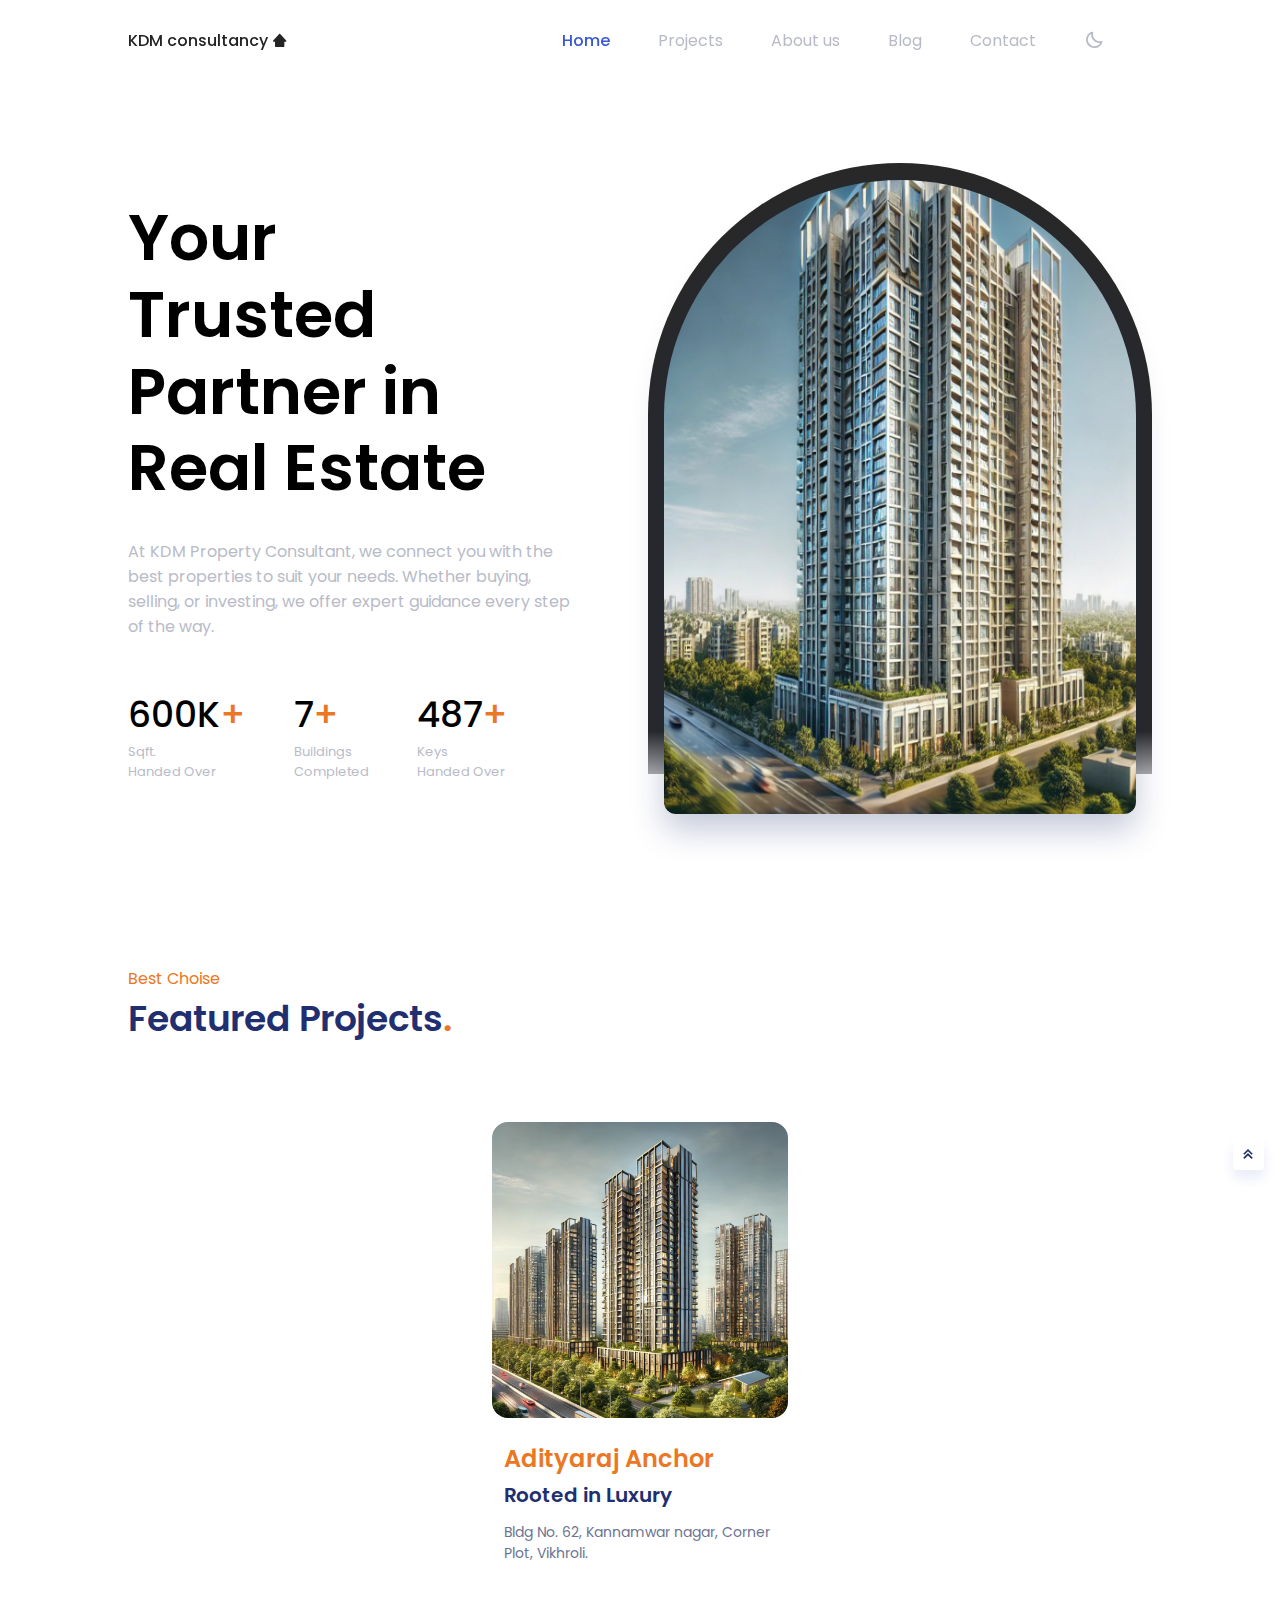
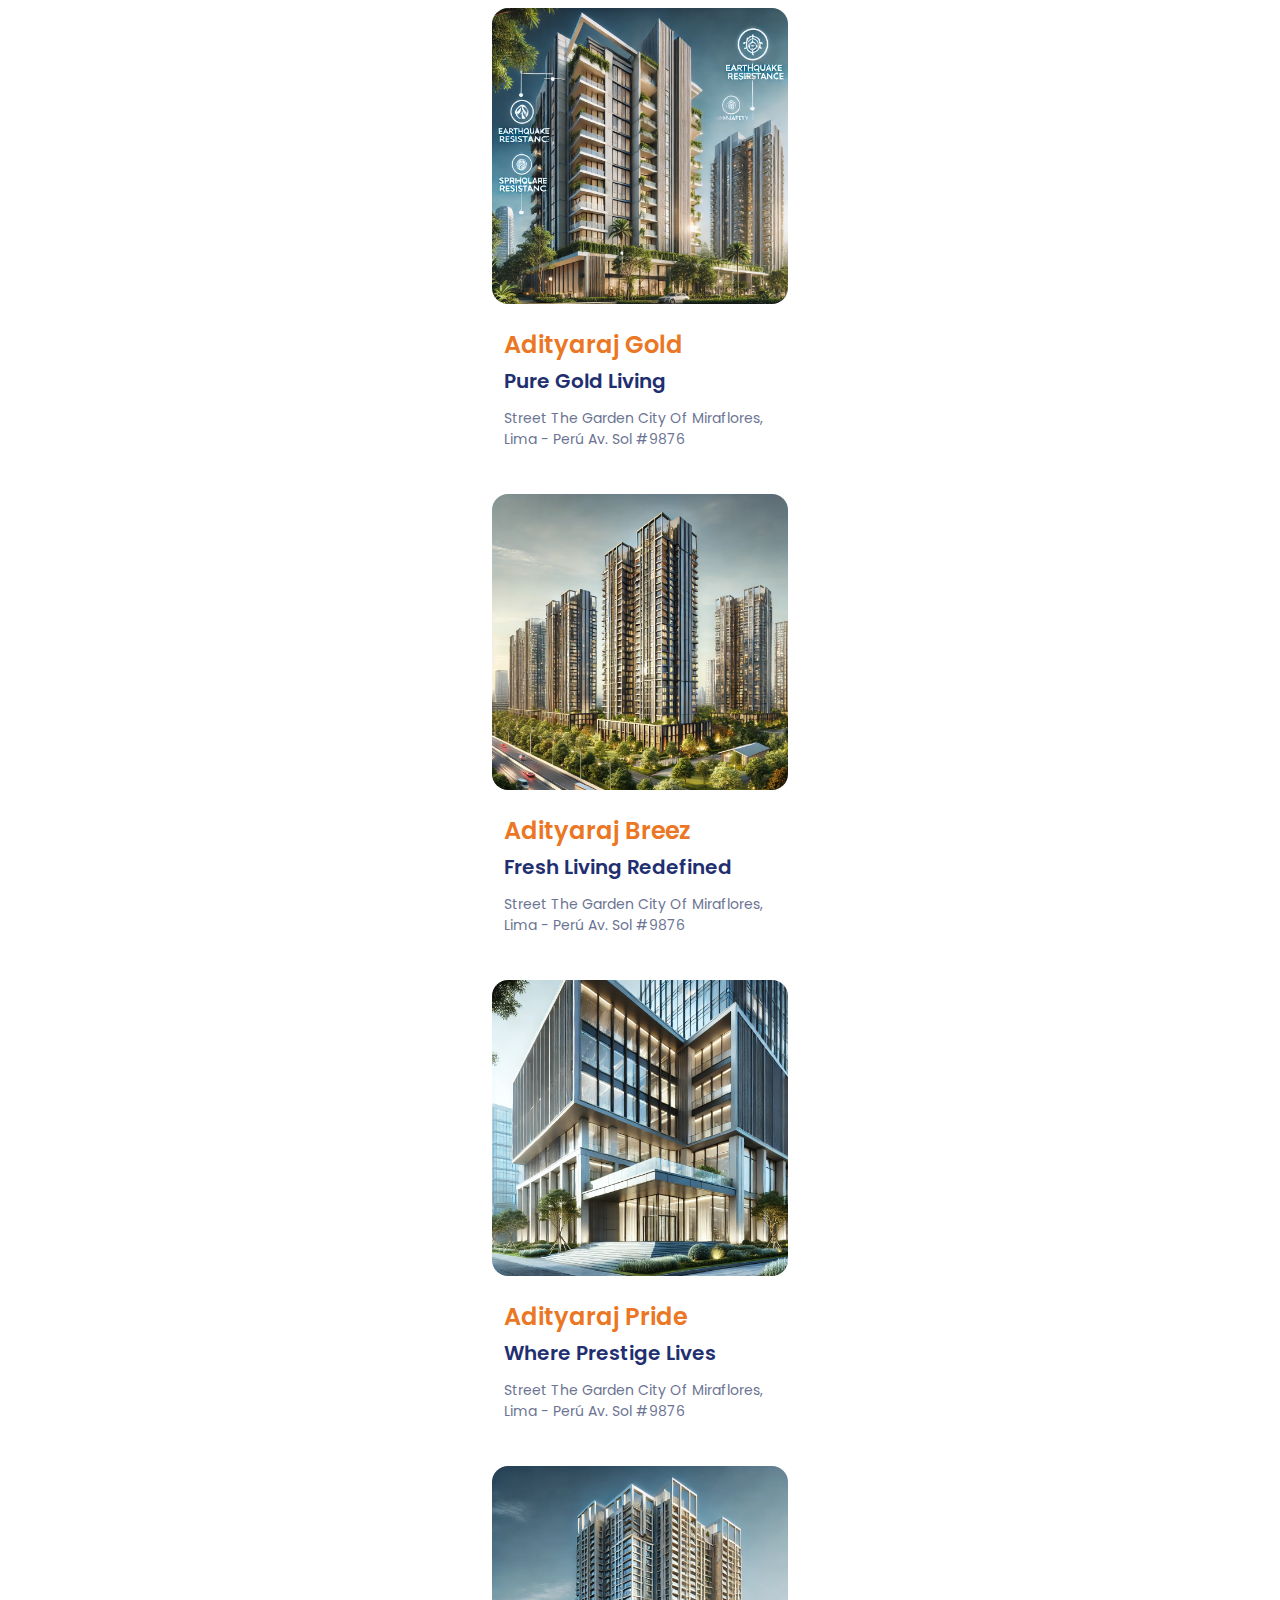
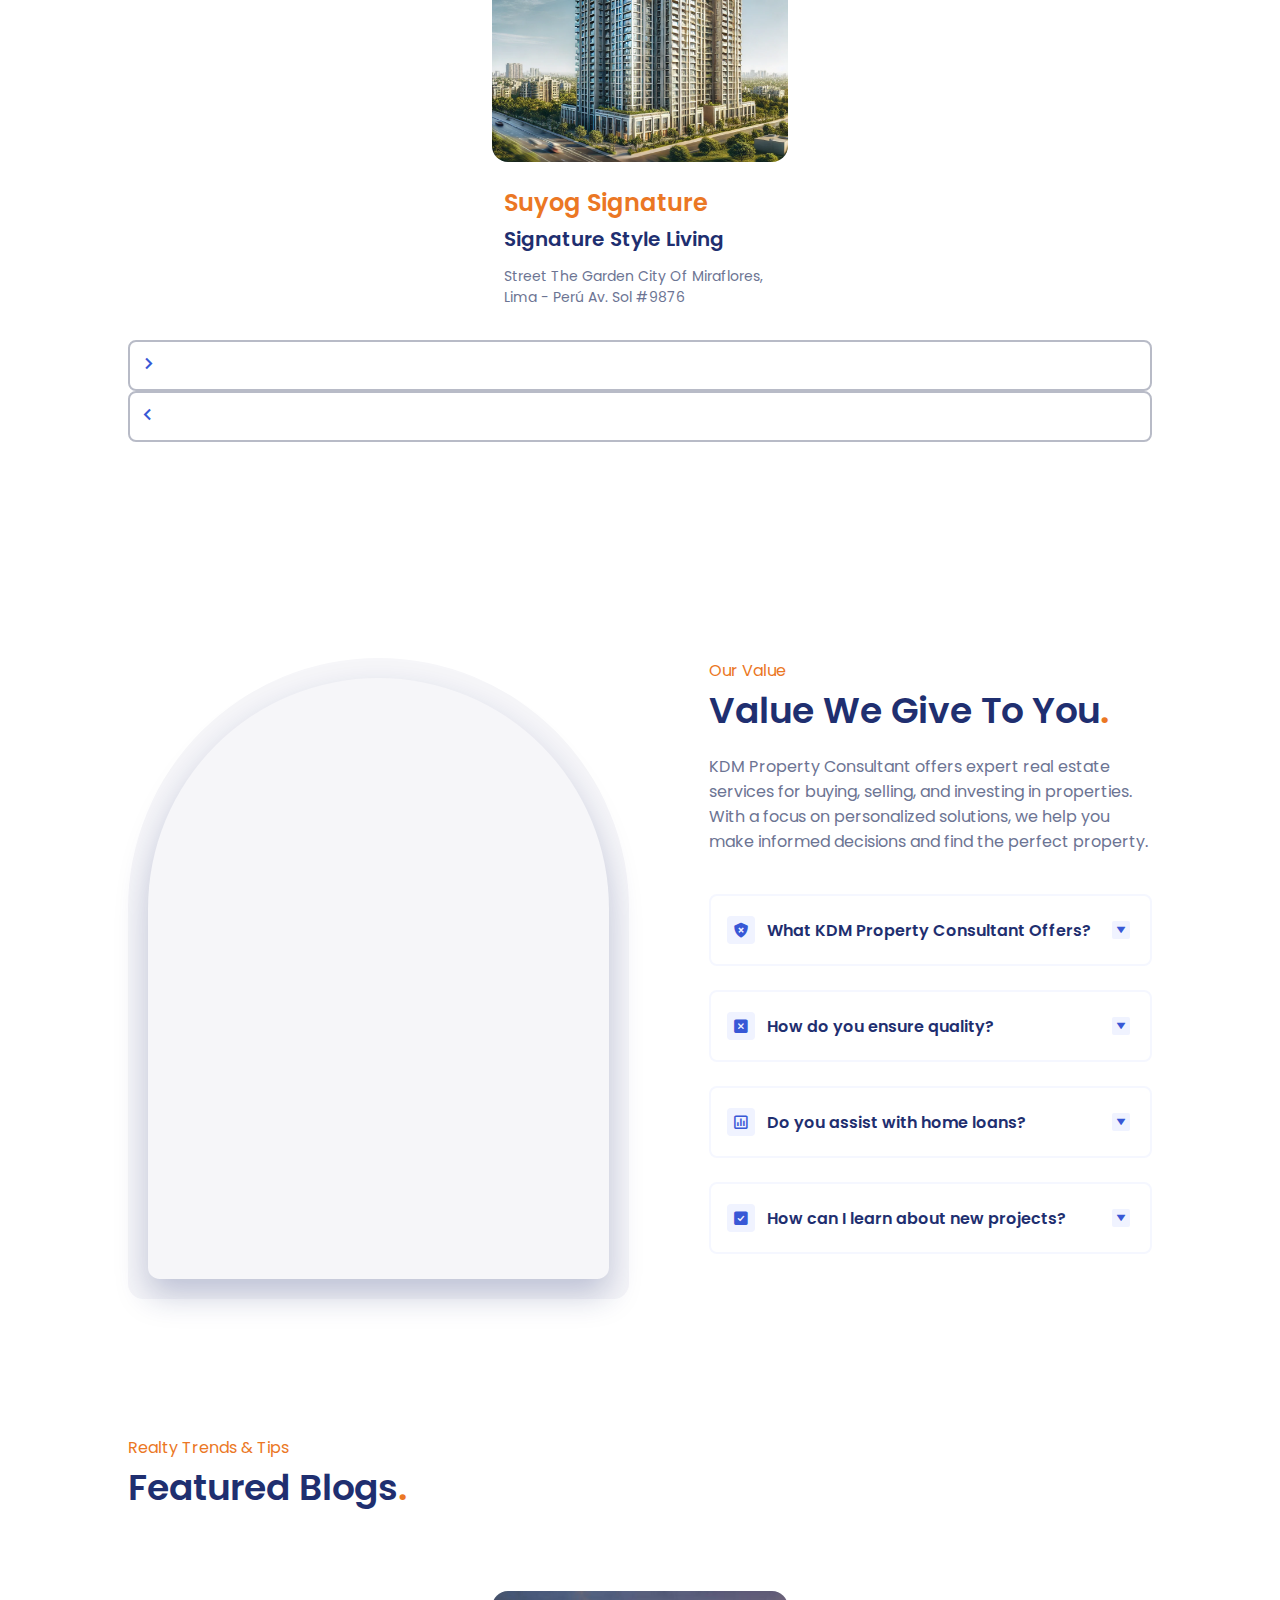
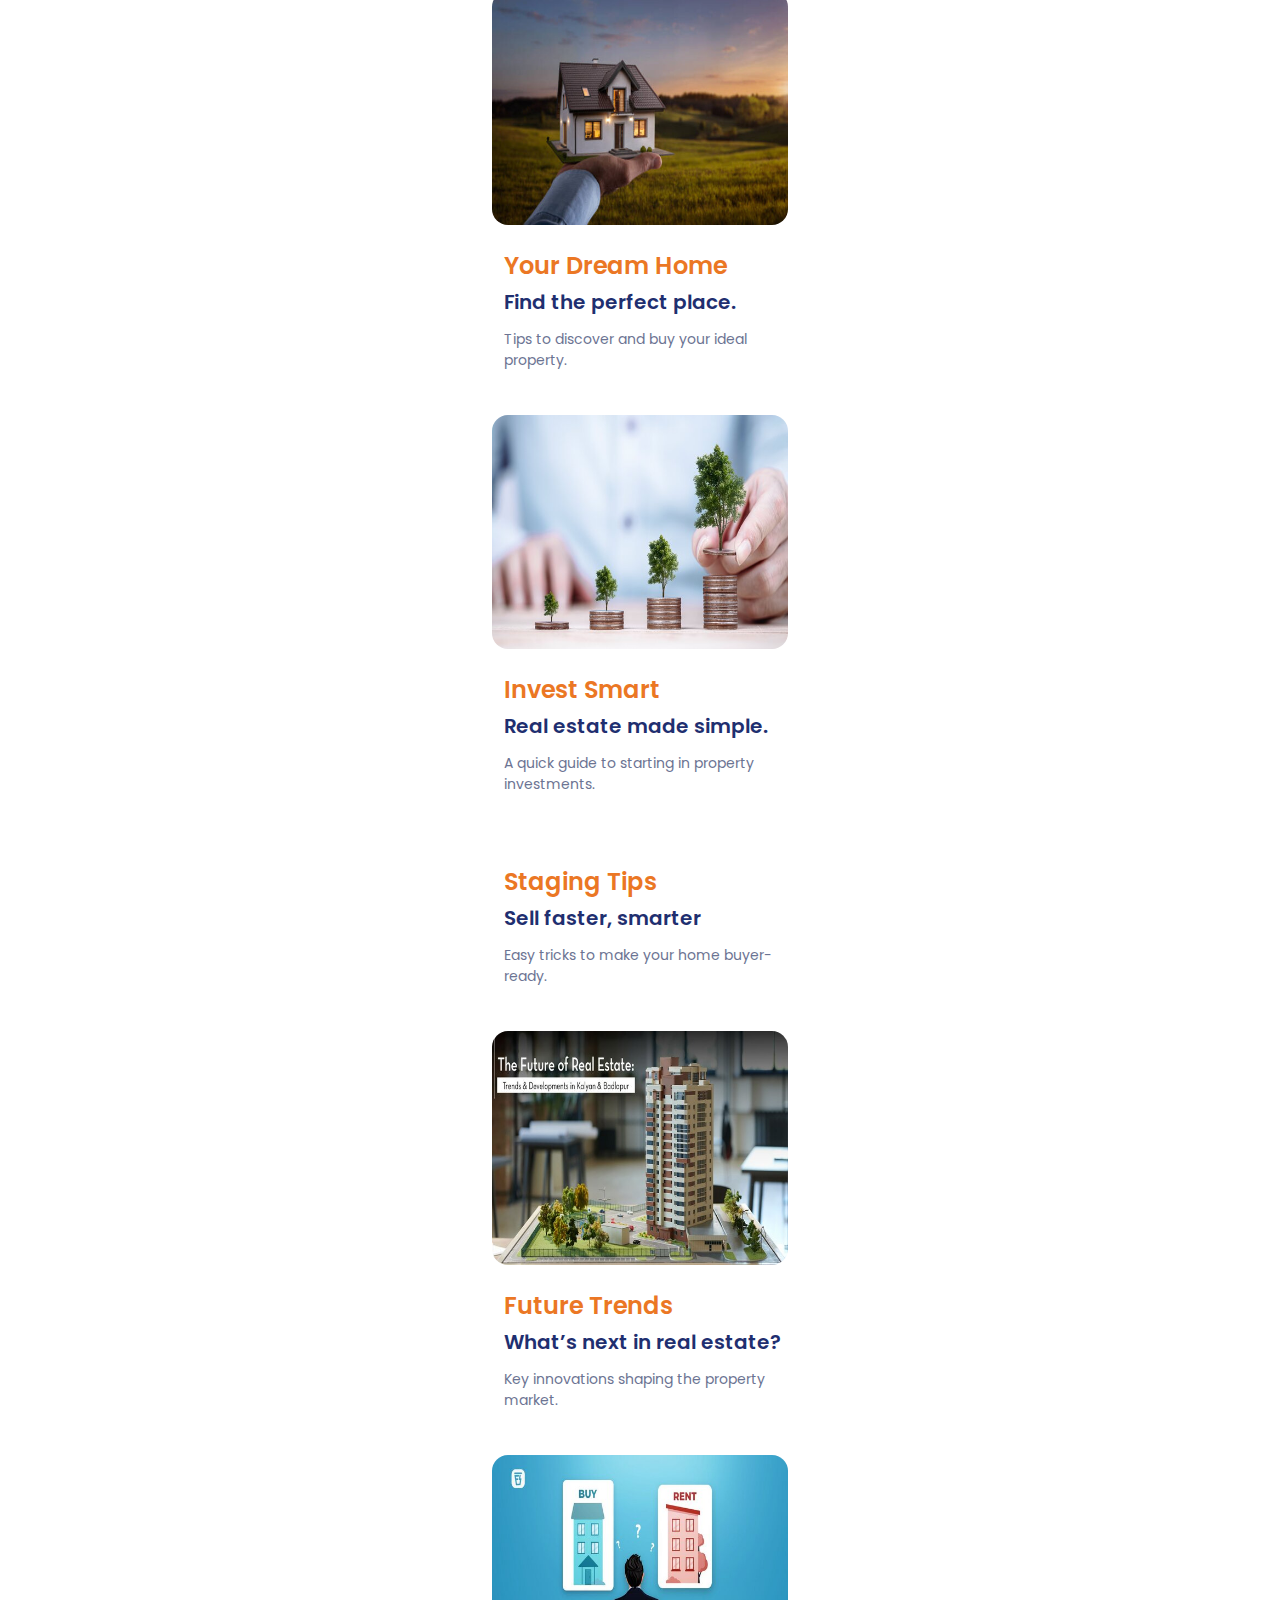
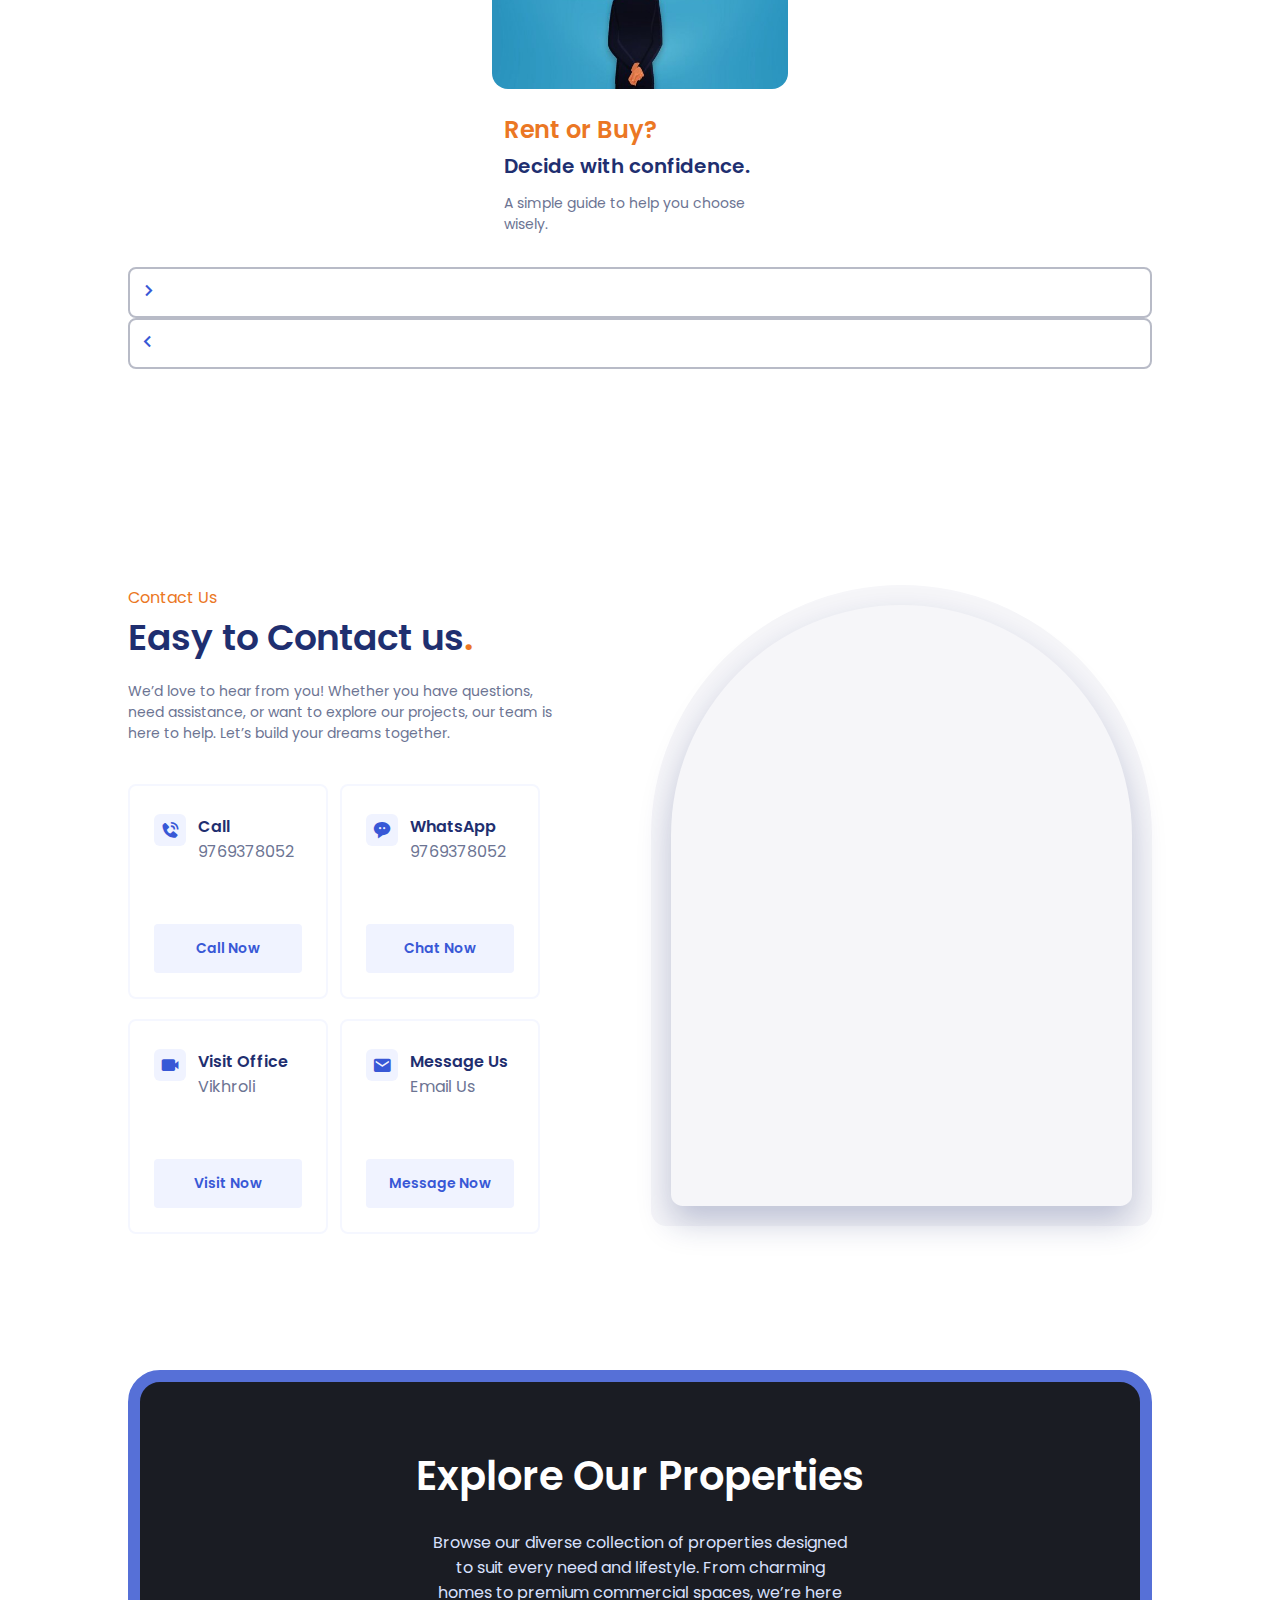
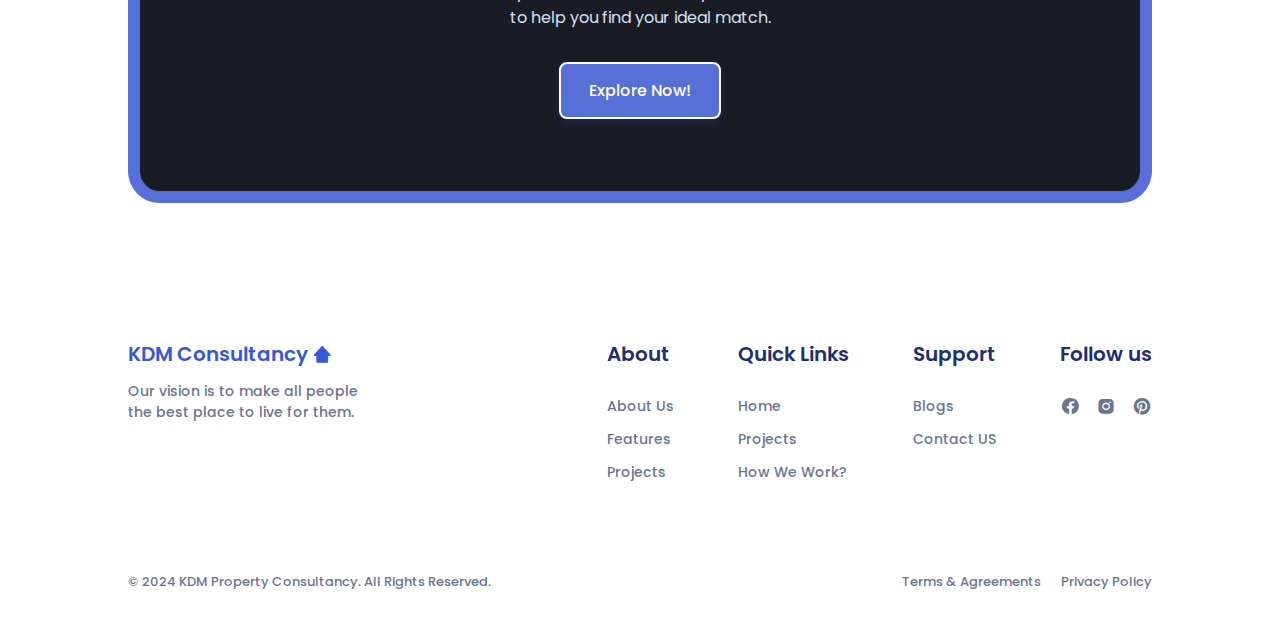
==== commit 3fb1082b: "Homepage developed" ====
--- a/index.html
+++ b/index.html
@@ -1,1383 +1,580 @@
-
-
-<!DOCTYPE html>
-<html lang="en">
-
-<head>
-  <meta charset="UTF-8">
-  <meta http-equiv="X-UA-Compatible" content="IE=edge">
-  <meta name="viewport" content="width=device-width, initial-scale=1.0">
-
-  <!-- 
-    - primary meta tags
-  -->
-  <title>Adityaraj Breeze | A Project by Adityaraj Group.</title>
-  <meta name="title" content="Adityaraj Breeze">
-
-  <!-- 
-    - favicon
-  -->
-  <link rel="shortcut icon" href="./assets/images/final logo.png" type="image/svg+xml">
-
-  <!-- 
-    - google font link
-  -->
-  <link rel="preconnect" href="https://fonts.googleapis.com">
-  <link rel="preconnect" href="https://fonts.gstatic.com" crossorigin>
-  <link href="https://fonts.googleapis.com/css2?family=DM+Sans:wght@400;700&family=Forum&display=swap" rel="stylesheet">
-
-  <!-- 
-    - custom css link
-  -->
-  <link rel="stylesheet" href="./assets/css/style.css">
-
-  <!-- 
-    - preload images
-  -->
-  <link rel="preload" as="image" href="./assets/images/hero-slider-1.jpg">
-  <link rel="preload" as="image" href="./assets/images/hero-slider-2.jpg">
-  <link rel="preload" as="image" href="./assets/images/hero-slider-3.jpg">
-
-</head>
-
-<body id="top">
-
-  <!-- 
-    - #PRELOADER
-  -->
-
-  <div class="preload" data-preaload>
-    <div class="circle"></div>
-    <p class="text">Breeze</p>
-  </div>
-
-
-
-
-
-  <!-- 
-    - #TOP BAR
-  -->
-
-  <div class="topbar">
-    <div class="container">
-
-      <a href="#" class="logo">
-        <img src="./assets/images/final logo.png" width="50" height="30" alt="Adityaraj - Home">
-      </a>
-
-      <address class="topbar-item">
-        <div class="icon">
-          <ion-icon name="location-outline" aria-hidden="true"></ion-icon>
-        </div>
-
-        <span class="span">
-          Adityaraj Breeze, Vikhroli, Mumbai 400079, India
-        </span>
-      </address>
-
-      
-
-      <div class="topbar-item item-2">
-       
-
-        
-      </div>
-
-      <a href="tel:+11234567890" class="topbar-item link">
-        <div class="icon">
-          <ion-icon name="call-outline" aria-hidden="true"></ion-icon>
-        </div>
-
-        <span class="span">+91 9769378052</span>
-      </a>
-
-      <div class="separator"></div>
-
-      <a href="#reservation" class="topbar-item link">
-        <div class="icon">
-          <ion-icon name="mail-outline" aria-hidden="true"></ion-icon>
-        </div>
-
-        
-      </a>
-
-    </div>
-  </div>
-
-
-
-
-
-  <!-- 
-    - #HEADER
-  -->
-
-  <header class="header" data-header>
-    <div class="container">
-
-      
-
-      <nav class="navbar" data-navbar>
-
-        <button class="close-btn" aria-label="close menu" data-nav-toggler>
-          <ion-icon name="close-outline" aria-hidden="true"></ion-icon>
-        </button>
-
-        <a href="#" class="logo">
-          <img src="./assets/images/final logo.png" width="200" height="100" alt="Adityaraj - Home">
-        </a>
-
-        <ul class="navbar-list">
-
-          <li class="navbar-item">
-            <a href="#home" class="navbar-link hover-underline active">
-              <div class="separator"></div>
-
-              <span class="span">Home</span>
-            </a>
-          </li>
-
-          <li class="navbar-item">
-            <a href="#features" class="navbar-link hover-underline">
-              <div class="separator"></div>
-
-              <span class="span">Features</span>
-            </a>
-          </li>
-
-          <li class="navbar-item">
-            <a href="#Amenities" class="navbar-link hover-underline">
-              <div class="separator"></div>
-
-              <span class="span">Amenities</span>
-            </a>
-          </li>
-
-          <li class="navbar-item">
-            <a href="#about" class="navbar-link hover-underline">
-              <div class="separator"></div>
-
-              <span class="span">About Us</span>
-            </a>
-          </li>
-
-          <li class="navbar-item">
-            <a href="#reservation" class="navbar-link hover-underline">
-              <div class="separator"></div>
-
-              <span class="span">Contact us</span>
-            </a>
-          </li>
-
-        </ul>
-
-        <div class="text-center">
-          <p class="headline-1 navbar-title">Visit Us</p>
-
-          <address class="body-4">
-            Adityaraj Breeze, Vikhroli, <br>
-            Mumbai 400079, India
-          </address>
-
-          
-
-          <a href="mailto:booking@shamiyana.com" class="body-4 sidebar-link">booking@shamiyana.com</a>
-
-          <div class="separator"></div>
-
-          <p class="contact-label">Booking Request</p>
-
-          <a href="tel:+919769378052" class="body-1 contact-number hover-underline">
-            +91 9769378052
-          </a>
-        </div>
-
-      </nav>
-
-      
-
-      <button class="nav-open-btn" aria-label="open menu" data-nav-toggler>
-        <span class="line line-1"></span>
-        <span class="line line-2"></span>
-        <span class="line line-3"></span>
-      </button>
-
-      <div class="overlay" data-nav-toggler data-overlay></div>
-
-    </div>
-  </header>
-
-
-
-
-
-  <main>
-    <article>
-
-      <!-- 
-        - #HERO
-      -->
-
-      <section class="hero text-center" aria-label="home" id="home">
-
-        <ul class="hero-slider" data-hero-slider>
-
-          <li class="slider-item active" data-hero-slider-item>
-
-            <div class="slider-bg">
-              <img src="./assets/images/banner1.png" width="1880" height="950" alt="" class="img-cover">
-            </div>
-
-            <p class="label-2 section-subtitle slider-reveal">Find Your Dream Home Today!</p>
-
-            <h1 class="display-1 hero-title slider-reveal">
-              Discover the Perfect Space <br>
-              to Call Home.
-            </h1>
-
-            <p class="body-2 hero-text slider-reveal">
-              Exclusive Properties Just for You
-            </p>
-
-            <a href="#" class="btn btn-primary slider-reveal">
-              <span class="text text-1">Explore</span>
-
-              <span class="text text-2" aria-hidden="true">Explore</span>
-            </a>
-
-          </li>
-
-          <li class="slider-item" data-hero-slider-item>
-
-            <div class="slider-bg">
-              <img src="./assets/images/banner2.png" width="1880" height="950" alt="" class="img-cover">
-            </div>
-
-            <p class="label-2 section-subtitle slider-reveal">Where Luxury Meets Comfort.</p>
-
-            <h1 class="display-1 hero-title slider-reveal">
-              Prime Locations with <br>
-              Unmatched Convenience
-            </h1>
-
-            <p class="body-2 hero-text slider-reveal">
-              Safe, Secure, and Full of Memories
-            </p>
-
-            <a href="#" class="btn btn-primary slider-reveal">
-              <span class="text text-1">Explore</span>
-
-              <span class="text text-2" aria-hidden="true">Explore</span>
-            </a>
-
-          </li>
-
-          <li class="slider-item" data-hero-slider-item>
-
-            <div class="slider-bg">
-              <img src="./assets/images/banner3.jpg" width="1880" height="950" alt="" class="img-cover">
-            </div>
-
-            <p class="label-2 section-subtitle slider-reveal">Discover a Greener Way to Live</p>
-
-            <h1 class="display-1 hero-title slider-reveal">
-              Experience Modern Living  <br>
-              at Its Finest
-            </h1>
-
-            <p class="body-2 hero-text slider-reveal">
-              Your Future, Our Priority
-            </p>
-
-            <a href="#" class="btn btn-primary slider-reveal">
-              <span class="text text-1">Explore</span>
-
-              <span class="text text-2" aria-hidden="true">Explore</span>
-            </a>
-
-          </li>
-
-        </ul>
-
-        <button class="slider-btn prev" aria-label="slide to previous" data-prev-btn>
-          <ion-icon name="chevron-back"></ion-icon>
-        </button>
-
-        <button class="slider-btn next" aria-label="slide to next" data-next-btn>
-          <ion-icon name="chevron-forward"></ion-icon>
-        </button>
-
-        <a href="#reservation" class="hero-btn has-after">
-          <img src="./assets/images/hero-icon.png" width="48" height="48" alt="booking icon">
-
-          <span class="label-2 text-center span">View Details</span>
-        </a>
-
-      </section>
-
-
-      <!-- 
-        - #ABOUT ADITYABREEZE
-      -->
-
-      <section class="special-dish text-center" aria-labelledby="dish-label">
-
-        <div class="special-dish-banner">
-          <img src="./assets/images/our story1.webp" width="940" height="900" loading="lazy" alt="special dish"
-            class="img-cover">
-        </div>
-
-        <div class="special-dish-content bg-black-10">
-          <div class="container">
-
-            <img src="./assets/images/badge-1.png" width="28" height="41" loading="lazy" alt="badge" class="abs-img">
-
-            <p class="section-subtitle label-2">A Step Away from  <br>Everything</p>
-
-            <h2 class="headline-1 section-title">Adityaraj Breeze</h2>
-
-            <p class="section-text">
-              You wish for a spacious home. But you don't want to be far from the city. You want to be ensconced in a private haven. But you don't want to miss out on the city buzz. You need to be closer to your work or business. And never be far away from your family. Adityaraj bridges the distance between wishes and wants and brings you closer to everything and everywhere with Adityaraj Breeze. A luxurious integrated lifestyle development taking shape at the Vikhroli.
-            </p>
-
-            
-
-            <a href="#" class="btn btn-primary">
-              <span class="text text-1">Explore More</span>
-
-              <span class="text text-2" aria-hidden="true">Explore More</span>
-            </a>
-
-          </div>
-        </div>
-
-        
-        <img src="./assets/images/home3.png" width="351" height="462" loading="lazy" alt="" class="shape shape-2">
-
-      </section>
-
-
-
-      <!-- 
-        - #TOWER FEATURE
-      -->
-
-      <section class="section features text-center" aria-label="features" id="features">
-        <div class="container">
-
-          <p class="section-subtitle label-2">The Future of Living</p>
-
-          <h2 class="headline-1 section-title">Tower Features</h2>
-
-          <ul class="grid-list">
-
-            <li class="feature-item">
-              <div class="feature-card">
-
-                <div class="card-icon">
-                  <img src="./assets/images/lift.png" width="100" height="80" loading="lazy" alt="icon">
-                </div>
-
-                <h3 class="title-2 card-title">High-Speed <br> Lifts</h3>
-
-                <p class="label-1 card-text">High-Speed Automatic Lifts with Stretcher Capacity</p>
-
-              </div>
-            </li>
-
-            <li class="feature-item">
-              <div class="feature-card">
-
-                <div class="card-icon">
-                  <img src="./assets/images/cctvcamera.png" width="100" height="80" loading="lazy" alt="icon">
-                </div>
-
-                <h3 class="title-2 card-title">24/7 <br> Surveillance</h3>
-
-                <p class="label-1 card-text">24/7 CCTV Surveillance for Enhanced Security</p>
-
-              </div>
-            </li>
-
-            <li class="feature-item">
-              <div class="feature-card">
-
-                <div class="card-icon">
-                  <img src="./assets/images/termite.png" width="100" height="80" loading="lazy" alt="icon">
-                </div>
-
-                <h3 class="title-2 card-title">Termite <br>Protection </h3>
-
-                <p class="label-1 card-text">Anti-Termite Foundation Treatment for Durability</p>
-
-              </div>
-            </li>
-
-            <li class="feature-item">
-              <div class="feature-card">
-
-                <div class="card-icon">
-                  <img src="./assets/images/ventilation.png" width="100" height="80" loading="lazy" alt="icon">
-                </div>
-
-                <h3 class="title-2 card-title">Natural  <br> Ventilation</h3>
-
-                <p class="label-1 card-text">Well-Ventilated Flats with Abundant Natural Light</p>
-
-              </div>
-            </li>
-
-            <li class="feature-item">
-              <div class="feature-card">
-
-                <div class="card-icon">
-                  <img src="./assets/images/parking.png" width="100" height="80" loading="lazy" alt="icon">
-                </div>
-
-                <h3 class="title-2 card-title">Ample  <br> Parking</h3>
-
-                <p class="label-1 card-text">Spacious Mechanical Parking Tower for Convenience</p>
-
-              </div>
-            </li>
-
-            <li class="feature-item">
-              <div class="feature-card">
-
-                <div class="card-icon">
-                  <img src="./assets/images/waterproof.png" width="100" height="80" loading="lazy" alt="icon">
-                </div>
-
-                <h3 class="title-2 card-title">Waterproof Terrace  <br> Treatment</h3>
-
-                <p class="label-1 card-text">Waterproof Terrace Treatment for Long-Term Protection</p>
-
-              </div>
-            </li>
-
-            <li class="feature-item">
-              <div class="feature-card">
-
-                <div class="card-icon">
-                  <img src="./assets/images/watersupply.png" width="100" height="80" loading="lazy" alt="icon">
-                </div>
-
-                <h3 class="title-2 card-title">MCGM   <br> Water Supply</h3>
-
-                <p class="label-1 card-text">Reliable MCGM Water Supply for Consistent Flow</p>
-
-              </div>
-            </li>
-
-            <li class="feature-item">
-              <div class="feature-card">
-
-                <div class="card-icon">
-                  <img src="./assets/images/gas supply.png" width="100" height="80" loading="lazy" alt="icon">
-                </div>
-
-                <h3 class="title-2 card-title">Provision for  <br> MGL Gas </h3>
-
-                <p class="label-1 card-text">Provision for MGL Gas Connection for Convenience</p>
-
-              </div>
-            </li>
-
-          </ul>
-
-          
-
-          <img src="./assets/images/shape-8.png" width="120" height="115" loading="lazy" alt="shape"
-            class="shape shape-2">
-
-        </div>
-
-        
-      </section>
-
-      
-
-      <!-- 
-        - #AMENITIES
-      -->
-
-      <section class="section menu bg-black-10" aria-label="menu-label" id="Amenities">
-        <div class="container">
-
-          <p class="section-subtitle text-center label-2">Explore Various Amenities</p>
-
-          <h2 class="headline-1 section-title text-center">Amenities</h2>
-
-          <ul class="grid-list">
-            
-
-            <li>
-              <div class="menu-card hover:card">
-
-                <figure class="card-banner img-holder" style="--width: 100; --height: 100;">
-                  <img src="./assets/images/walls1.png" width="100" height="100" loading="lazy" alt="Tokusen Wagyu"
-                    class="img-cover">
-                </figure>
-
-                <div>
-
-                  <div class="title-wrapper">
-                    <h3 class="title-3">
-                      <a href="#" class="card-title">WALLS & PAINT</a>
-                    </h3>
-
-                    <span class="badge label-1">New</span>
-
-                    
-                  </div>
-
-                  <p class="card-text label-1">
-                    • Gypsum finished internal walls. <br>
-                    • Quality paint on Internal & External walls. <br>
-                    • Art inspired exterior texture walls. <br>
-                  </p>
-
-                </div>
-
-              </div>
-            </li>
-            
-            <li>
-              <div class="menu-card hover:card">
-
-                <figure class="card-banner img-holder" style="--width: 100; --height: 100;">
-                  <img src="./assets/images/flooring1.jpg" width="100" height="100" loading="lazy" alt="Greek Salad"
-                    class="img-cover">
-                </figure>
-
-                <div>
-
-                  <div class="title-wrapper">
-                    <h3 class="title-3">
-                      <a href="#" class="card-title">FLOORING</a>
-                    </h3>
-
-                    <span class="badge label-1">Seasonal</span>
-
-                    
-                  </div>
-
-                  <p class="card-text label-1">
-                    • Premium big Vitrified tiles in all rooms.<br />
-                    • Anti skid flooring in toilet & bath.
-                  </p>
-
-                </div>
-
-              </div>
-            </li>
-
-            
-
-            <li>
-              <div class="menu-card hover:card">
-
-                <figure class="card-banner img-holder" style="--width: 100; --height: 100;">
-                  <img src="./assets/images/kitchen.png" width="100" height="100" loading="lazy" alt="Butternut Pumpkin"
-                    class="img-cover">
-                </figure>
-
-                <div>
-
-                  <div class="title-wrapper">
-                    <h3 class="title-3">
-                      <a href="#" class="card-title">KITCHEN</a>
-                    </h3>
-
-                    
-                  </div>
-
-                  <p class="card-text label-1">
-                    • Granite kitchen platform.<br>
-                    • Branded SS Sink with drain board.<br>
-                    • Designer wall tiles.<br>
-                    • Fresh air exhaust fan.<br>
-                    • Provision for Water Purifier, Fridge, Washing Machine & drier.<br>
-                  </p>
-
-                </div>
-
-              </div>
-            </li>
-
-            <li>
-              <div class="menu-card hover:card">
-
-                <figure class="card-banner img-holder" style="--width: 100; --height: 100;">
-                  <img src="./assets/images/eletric.png" width="100" height="100" loading="lazy" alt="Opu Fish"
-                    class="img-cover">
-                </figure>
-
-                <div>
-
-                  <div class="title-wrapper">
-                    <h3 class="title-3">
-                      <a href="#" class="card-title">ELECTRIFICATION</a>
-                    </h3>
-
-                    
-                  </div>
-
-                  <p class="card-text label-1">
-                    • High grade concealed copper wiring with MCB. <br>
-                    • Modern Modular Switches with circuit breakers. <br>
-                    • Adequate Electric, AC, TV, Telephone points. <br>
-                    • Intercom & Video door phone in each flat. <br>
-                    • Internet cable provided. <br>
-                    • Fan & Led lights in all rooms. <br>
-                  </p>
-
-                </div>
-
-              </div>
-            </li>
-
-            
-            <li>
-              <div class="menu-card hover:card">
-
-                <figure class="card-banner img-holder" style="--width: 100; --height: 100;">
-                  <img src="./assets/images/bathroom.png" width="100" height="100" loading="lazy" alt="Olivas Rellenas"
-                    class="img-cover">
-                </figure>
-
-                <div>
-
-                  <div class="title-wrapper">
-                    <h3 class="title-3">
-                      <a href="#" class="card-title">BATH & WC</a>
-                    </h3>
-
-                    
-                  </div>
-
-                  <p class="card-text label-1">
-                    • Quality Concealed plumbing. <br>
-                    • Designer Bathroom with modern sanitary ware. <br>
-                    • Designer wall tiles and Anti skid floor tiles.<br>
-                    • Granite door frame.<br>
-                    • Premium brand designer C. P. bath fittings.<br>
-                    • Louvered windows with mosquito net.<br>
-                    • Exhaust fan for fresh air.<br>
-                    • Provision for hot water geyser.<br>
-                  </p>
-
-                </div>
-
-              </div>
-            </li>
-
-            <li>
-              <div class="menu-card hover:card">
-
-                <figure class="card-banner img-holder" style="--width: 100; --height: 100;">
-                  <img src="./assets/images/door.png" width="100" height="100" loading="lazy" alt="Lasagne"
-                    class="img-cover">
-                </figure>
-
-                <div>
-
-                  <div class="title-wrapper">
-                    <h3 class="title-3">
-                      <a href="#" class="card-title">DOORS & WINDOWS</a>
-                    </h3>
-
-                    
-                  </div>
-
-                  <p class="card-text label-1">
-                    • Designer laminated flush doors with elegant handles & branded locks. <br>
-                    • Wooden door frames for main door & all other rooms. <br>
-                    • Anodised Aluminium sliding windows with tinted glass. <br>
-                    • One panel mosquito prevention net. <br>
-                    • Granite window sill. <br>
-                    • MS Grill / Railing for safety on windows. <br>
-                  </p>
-
-                </div>
-
-              </div>
-            </li>
-
-            
-
-          </ul>
-
-          <p class="menu-text text-center">
-            Discover Vikhroli’s Finest Residences <br> Where <span class="span"> Luxury </span> Meets <span class="span"> Convenience! </span> 
-          </p>
-
-          <a href="#" class="btn btn-primary">
-            <span class="text text-1">View All Amenities</span>
-
-            <span class="text text-2" aria-hidden="true">View All Amenities</span>
-          </a>
-
-          <img src="./assets/images/shape-5.png" width="921" height="1036" loading="lazy" alt="shape"
-            class="shape shape-2 move-anim">
-          <img src="./assets/images/shape-6.png" width="343" height="345" loading="lazy" alt="shape"
-            class="shape shape-3 move-anim">
-
-        </div>
-      </section>
-
-
-      <div class="content">
-        <hr id="growing-hr">
-        <div class="spacer"></div> 
-      </div>
-
-
-
-       <!-- 
-        - #FLOOR PLAN
-      -->
-
-      <section class="special-dish text-center" aria-labelledby="dish-label">
-
-        
-
-        <div class="special-dish-banner">
-          <img src="./assets/images/finalfloorplan.png" width="940" height="900" loading="lazy" alt="special dish"
-            class="img-cover">
-        </div>
-
-        <div class="special-dish-content bg-black-10">
-          <div class="container">
-
-            <img src="./assets/images/badge-1.png" width="28" height="41" loading="lazy" alt="badge" class="abs-img">
-
-            <p class="section-subtitle label-2">Thoughtfully Designed  <br>Floor Plan</p>
-
-            <h2 class="headline-1 section-title">Floor Plan</h2>
-
-            <p class="section-text">
-              The floor plan of Adityaraj Breeze showcases a thoughtfully designed layout that maximizes comfort and functionality. Each apartment is crafted with precision, offering well-ventilated living spaces, modern amenities, and ample natural light. With a perfect blend of aesthetics and practicality, the layout ensures every corner is optimized for a seamless living experience.
-            </p>
-
-            
-
-            <a href="#" class="btn btn-primary">
-              <span class="text text-1">Explore More</span>
-
-              <span class="text text-2" aria-hidden="true">Explore More</span>
-            </a>
-
-          </div>
-        </div>
-
-        
-        
-
-      </section>
-
-
-
-
-
-      <!-- 
-        - #UNIT PLAN
-      -->
-
-      <section class="section service bg-black-10 text-center" aria-label="service" id="floorPlans">
-        <div class="container">
-
-          <p class="section-subtitle label-2">A Place Your Family Will Love</p>
-
-          <h2 class="headline-1 section-title">A Good Home Needs Great Canvas</h2>
-
-          <p class="section-text">
-            Explore our thoughtfully designed floor plans, crafted to maximize space and functionality while ensuring a perfect blend of comfort and style.
-          </p>
-
-          <ul class="grid-list">
-
-            <li>
-              <div class="service-card">
-
-                <a href="#" class="has-before hover:shine">
-                  <figure class="card-banner img-holder" style="--width: 285; --height: 336;">
-                    <img src="./assets/images/flat1.png" width="285" height="336" loading="lazy" alt="Breakfast"
-                      class="img-cover">
-                  </figure>
-                </a>
-
-                <div class="card-content">
-
-                  <h3 class="title-4 card-title">
-                    <a href="#">Cozy 1BHK with modern design and smart space utilization.</a>
-                  </h3>
-
-                  <a href="#" class="btn-text hover-underline label-2">Know More</a>
-
-                </div>
-
-              </div>
-            </li>
-
-            <li>
-              <div class="service-card">
-
-                <a href="#" class="has-before hover:shine">
-                  <figure class="card-banner img-holder" style="--width: 285; --height: 336;">
-                    <img src="./assets/images/flat2.png" width="285" height="336" loading="lazy" alt="Appetizers"
-                      class="img-cover">
-                  </figure>
-                </a>
-
-                <div class="card-content">
-
-                  <h3 class="title-4 card-title">
-                    <a href="#">A vibrant 2BHK unit designed for effortless living and maximum space.</a>
-                  </h3>
-
-                  <a href="#" class="btn-text hover-underline label-2">Know More</a>
-
-                </div>
-
-              </div>
-            </li>
-
-            <li>
-              <div class="service-card">
-
-                <a href="#" class="has-before hover:shine">
-                  <figure class="card-banner img-holder" style="--width: 285; --height: 336;">
-                    <img src="./assets/images/flat3.png" width="285" height="336" loading="lazy" alt="Drinks"
-                      class="img-cover">
-                  </figure>
-                </a>
-
-                <div class="card-content">
-
-                  <h3 class="title-4 card-title">
-                    <a href="#">A smartly designed 1BHK unit blending comfort and functionality</a>
-                  </h3>
-
-                  <a href="#" class="btn-text hover-underline label-2">Know More</a>
-
-                </div>
-
-              </div>
-            </li>
-
-            
-
-          </ul>
-
-          
-         
-
-          
-          <img src="./assets/images/shape-2.png" width="343" height="345" loading="lazy" alt="shape"
-            class="shape shape-2 move-anim">
-
-        </div>
-
-        <section class="section event bg-black-10" aria-label="event" id="projects">
-          <div class="container">
-  
-            <p class="section-subtitle label-2 text-center">Your Home Awaits</p>
-  
-          
-            <p class="menu-text text-center">
-              Your Dream 1 & 2 BHK starting at <br> <span class="span">1.25 cr. onwards! </span> 
-            </p>
-  
-            
-  
-            <a href="#" class="btn btn-primary">
-              <span class="text text-1">Explore</span>
-  
-              <span class="text text-2" aria-hidden="true">Explore</span>
-            </a>
-  
-          </div>
-        </section>
-        
-        
-      </section>
-
-
-
-    
-
-      
-      
-
-      
-
-
-      <!-- 
-        - #ABOUT ADITYARAJ DEVELOPERS
-      -->
-
-      <section class="section about text-center" aria-labelledby="about-label" id="about">
-        <div class="container">
-
-          <div class="about-content">
-
-            <p class="label-2 section-subtitle" id="about-label">Our Story</p>
-
-            <h2 class="headline-1 section-title">Crafting Trust Since 1967</h2>
-
-            <p class="section-text">
-              ADITYARAJ GROUP is in the field of construction since 1967.<br>
-              Established in 1967, ADITYARAJ GROUP has over 50 years of expertise in construction, earning a stellar reputation as a Class 1-A Government Registered Contractor. Since 2000, the group has excelled in real estate development while also expanding into infrastructure, hospitality, mining, and building material supply. Committed to trust, quality, and timely delivery, ADITYARAJ GROUP continues to prioritize client satisfaction.
-            </p>
-
-            <div class="contact-label">Call Us Now</div>
-
-            <a href="tel:+914001234567" class="body-1 contact-number hover-underline">+91 9769378052</a>
-
-            <a href="#" class="btn btn-primary">
-              <span class="text text-1">Know More</span>
-
-              <span class="text text-2" aria-hidden="true">Know More</span>
-            </a>
-
-          </div>
-
-          <figure class="about-banner">
-
-            <img src="./assets/images/entry_image_enhanced.png" width="570" height="570" loading="lazy" alt="about banner"
-              class="w-100" data-parallax-item data-parallax-speed="1">
-
-            <div class="abs-img abs-img-1 has-before" data-parallax-item data-parallax-speed="1.75">
-              <img src="./assets/images/Our Story.png" width="300" height="350" loading="lazy" alt=""
-                class="w-100">
-            </div>
-
-            <div class="abs-img abs-img-2 ">
-              <img src="./assets/images/final logo.png" width="120" height="100" loading="lazy" alt="">
-            </div>
-
-          </figure>
-
-          
-
-        </div>
-      </section>
-
-
-
-
-
-      
-
-
-
-
-
-      
-       <!-- 
-        - #LOCATION
-      -->
-
-      <section class="section about text-center bg-black-10" aria-labelledby="about-label" id="about">
-        <div class="container">
-
-          <div class="about-content">
-
-            <p class="label-2 section-subtitle" id="about-label">Location</p>
-
-            <h2 class="headline-1 section-title">All roads leads to Vikhroli</h2>
-
-            <p class="section-text">
-              Vikhroli represents a beautiful balance of nature and future.<br>
-              Kannamwar Nagar, Vikhroli, is a serene suburb surrounded by lush greenery and parks, yet it thrives as a vibrant locality with modern high-rises and excellent connectivity by rail, road, and air. With easy access to banks, markets, malls, multiplexes, hospitals, schools, colleges, and religious places, it’s a rapidly developing hub for homes and commerce, aptly nicknamed as <br> "Princess of Suburbs."
-            </p>
-
-            <div class="contact-label">Call Us Now</div>
-
-            <a href="tel:+914001234567" class="body-1 contact-number hover-underline">+91 9769378052</a>
-
-            <a href="#" class="btn btn-primary">
-              <span class="text text-1">Locate us</span>
-
-              <span class="text text-2" aria-hidden="true">Locate us</span>
-            </a>
-
-          </div>
-
-          <figure class="about-banner">
-
-            <iframe src="https://www.google.com/maps/embed?pb=!1m18!1m12!1m3!1d3769.7074361361774!2d72.93808347520651!3d19.120486482093227!2m3!1f0!2f0!3f0!3m2!1i1024!2i768!4f13.1!3m3!1m2!1s0x3be7c70040d153a9%3A0xb8d4aadfdd9624a8!2sVande%20Mataram%20CHS%20(Adityaraj%20Breeze)!5e0!3m2!1sen!2sin!4v1732015023547!5m2!1sen!2sin" width="600" height="450" style="border:0;" allowfullscreen="" loading="lazy" referrerpolicy="no-referrer-when-downgrade" width="570" height="570" class="w-100" data-parallax-item data-parallax-speed="1"></iframe>
-
-            
-
-            <div class="abs-img abs-img-1 has-before" data-parallax-item data-parallax-speed="1.75">
-              <img src="./assets/images/building2.png" width="300" height="350" loading="lazy" alt=""
-                class="w-100">
-            </div>
-
-            <div class="abs-img abs-img-2">
-              <img src="./assets/images/final logo.png" width="120" height="100" loading="lazy" alt="">
-            </div>
-
-          </figure>
-
-          
-
-        </div>
-      </section>
-
-
-
-
-      <!-- 
-        - #TESTIMONIALS
-      -->
-
-      <section class="section testi text-center has-bg-image"
-        style="background-image: url('./assets/images/testimonial-bg.jpg')" aria-label="testimonials">
-        <div class="container">
-
-          <div class="quote">”</div>
-
-          <p class="headline-2 testi-text">
-            Home isn't just a place; it's where your story begins. Let us help you find the perfect setting for your next chapter.
-          </p>
-
-          <div class="wrapper">
-            <div class="separator"></div>
-            <div class="separator"></div>
-            <div class="separator"></div>
-          </div>
-
-          <div class="profile">
-            <img src="./assets/images/breeze logo.png" width="100" height="100" loading="lazy" alt="Sam Jhonson"
-              class="img">
-
-            <p class="label-2 profile-name">Adityaraj Groups</p>
-          </div>
-
-        </div>
-      </section>
-
-
-
-
-
-      <!-- 
-        - #RESERVATION
-      -->
-
-      <section class="reservation" id="reservation">
-        <div class="container">
-
-          <div class="form reservation-form bg-black-10">
-
-            <form action="./connect.php" method="POST" class="form-left">
-
-              <h2 class="headline-1 text-center">Schedule a Visit</h2>
-
-              <p class="form-text text-center">
-                Booking request <a href="tel:+919769378052" class="link">+91 9769378052</a>
-                or fill out the form below.
-              </p>
-
-              <div class="input-wrapper">
-                <input type="text" name="name" placeholder="Your Name" autocomplete="off" class="input-field">
-
-                <input type="tel" name="phone" placeholder="Phone Number" autocomplete="off" class="input-field">
-              </div>
-
-              <div class="input-wrapper">
-
-                <div class="icon-wrapper">
-                  <ion-icon name="person-outline" aria-hidden="true"></ion-icon>
-
-                  <select name="person" class="input-field">
-                    <option value="1-person">1 Person</option>
-                    <option value="2-person">2 Person</option>
-                    <option value="3-person">3 Person</option>
-                    <option value="4-person">4 Person</option>
-                    
-                  </select>
-
-                  <ion-icon name="chevron-down" aria-hidden="true"></ion-icon>
-                </div>
-
-                <div class="icon-wrapper">
-                  <ion-icon name="calendar-clear-outline" aria-hidden="true"></ion-icon>
-
-                  <input type="date" name="reservation-date" class="input-field">
-
-                  <ion-icon name="chevron-down" aria-hidden="true"></ion-icon>
-                </div>
-
-                <div class="icon-wrapper">
-                  <ion-icon name="time-outline" aria-hidden="true"></ion-icon>
-
-                  <select name="timing" class="input-field">
-                    <option value="08:00am">08 : 00 am</option>
-                    <option value="09:00am">09 : 00 am</option>
-                    <option value="010:00am">10 : 00 am</option>
-                    <option value="011:00am">11 : 00 am</option>
-                    <option value="012:00am">12 : 00 am</option>
-                    <option value="01:00pm">01 : 00 pm</option>
-                    <option value="02:00pm">02 : 00 pm</option>
-                    <option value="03:00pm">03 : 00 pm</option>
-                    <option value="04:00pm">04 : 00 pm</option>
-                    <option value="05:00pm">05 : 00 pm</option>
-                    
-                  </select>
-
-                  <ion-icon name="chevron-down" aria-hidden="true"></ion-icon>
-                </div>
-
-              </div>
-
-              <textarea name="message" placeholder="Message" autocomplete="off" class="input-field"></textarea>
-
-              <button type="submit" class="btn btn-secondary" name="submit">
-                <span class="text text-1">Reserve Tour</span>
-
-                <span class="text text-2" aria-hidden="true">Reserve Tour</span>
-              </button>
-
-            </form>
-
-            <div class="form-right text-center" style="background-image: url('./assets/images/form-pattern.png')">
-
-              <h2 class="headline-1 text-center">Contact Us</h2>
-
-              <p class="contact-label">Booking Request</p>
-
-              <a href="tel:+91123123456" class="body-1 contact-number hover-underline">+91 9769378052</a>
-
-              <div class="separator"></div>
-
-              <p class="contact-label">Location</p>
-
-              <address class="body-4">
-                Adityaraj Breeze, Vikhroli <br>
-                Mumbai 400079, India 
-              </address>
-
-              
-              
-
-            </div>
-
-          </div>
-
-        </div>
-      </section>
-
-
-
-
-
-      <!-- 
-        - #STRENGTH
-      -->
-
-      <section class="section features text-center" aria-label="features">
-        <div class="container">
-
-          <p class="section-subtitle label-2">Why Choose Us</p>
-
-          <h2 class="headline-1 section-title">Our Strength</h2>
-
-          <ul class="grid-list">
-
-            <li class="feature-item">
-              <div class="feature-card">
-
-                <div class="card-icon">
-                  <img src="./assets/images/strength1.png" width="100" height="80" loading="lazy" alt="icon">
-                </div>
-
-                <h3 class="title-2 card-title">7 Projects <br> Completed</h3>
-
-                <p class="label-1 card-text">7 successful buildings completed, transforming skylines and enhancing communities</p>
-
-              </div>
-            </li>
-
-            <li class="feature-item">
-              <div class="feature-card">
-
-                <div class="card-icon">
-                  <img src="./assets/images/strength2.png" width="100" height="80" loading="lazy" alt="icon">
-                </div>
-
-                <h3 class="title-2 card-title">6 Lac Sqft. <br> Handed Over</h3>
-
-                <p class="label-1 card-text">Over 6 lac sqft of prime real estate successfully handed over to satisfied clients.</p>
-
-              </div>
-            </li>
-
-            <li class="feature-item">
-              <div class="feature-card">
-
-                <div class="card-icon">
-                  <img src="./assets/images/strength3.png" width="100" height="80" loading="lazy" alt="icon">
-                </div>
-
-                <h3 class="title-2 card-title">487 Keys <br> Handed Over</h3>
-
-                <p class="label-1 card-text">487 keys handed over, ensuring smooth home transitions for our clients.</p>
-
-              </div>
-            </li>
-
-            <li class="feature-item">
-              <div class="feature-card">
-
-                <div class="card-icon">
-                  <img src="./assets/images/strength4.png" width="100" height="80" loading="lazy" alt="icon">
-                </div>
-
-                <h3 class="title-2 card-title">9 Projects <br> On Going</h3>
-
-                <p class="label-1 card-text">Managing 9 ongoing projects, including residential and commercial developments.</p>
-
-              </div>
-            </li>
-
-          </ul>
-
-          <img src="./assets/images/ai-generated-saudi-arabia-real-estate-investment-real-estate-investing-free-png.webp" width="208" height="178" loading="lazy" alt="shape"
-            class="shape shape-1">
-
-          <img src="./assets/images/shape-8.png" width="120" height="115" loading="lazy" alt="shape"
-            class="shape shape-2">
-
-        </div>
-      </section>
-
-    </article>
-  </main>
-
-
-
-
-
-  
-
-
-  <!-- 
-    - #FOOTER
-  -->
-
-  <footer class="footer section has-bg-image text-center"
-    style="background-image: url('./assets/images/finalfooter.png')">
-    <div class="container">
-
-      <div class="footer-top grid-list">
-
-        <div class="footer-brand has-before has-after">
-
-          <a href="#" class="logo">
-            <img src="./assets/images/final logo.png" width="300" height="100" loading="lazy" alt="grilli home">
-          </a>
-
-          <address class="body-4">
-            Adityaraj Breeze, Vikhroli, Mumbai 400079, India
-          </address>
-
-          
-          <a href="tel:+88123123456" class="body-4 contact-link">Booking Request : +91 9769378052</a>
-
-          
-
-          <div class="wrapper">
-            <div class="separator"></div>
-            <div class="separator"></div>
-            <div class="separator"></div>
-          </div>
-
-          
-
-        </div>
-
-        <ul class="footer-list">
-
-          <li>
-            <a href="#" class="label-2 footer-link hover-underline">Home</a>
-          </li>
-
-          <li>
-            <a href="#" class="label-2 footer-link hover-underline">Amenities</a>
-          </li>
-
-          <li>
-            <a href="#" class="label-2 footer-link hover-underline">About Us</a>
-          </li>
-
-         
-
-        </ul>
-
-        <ul class="footer-list">
-
-          <li>
-            <a href="#" class="label-2 footer-link hover-underline">Floor Plans</a>
-          </li>
-
-          <li>
-            <a href="#" class="label-2 footer-link hover-underline">Contact us</a>
-          </li>
-          
-          <li>
-            <a href="#" class="label-2 footer-link hover-underline">Google Map</a>
-          </li>
-
-        </ul>
-
-      </div>
-
-      <div class="footer-bottom">
-
-        <p class="copyright">
-          &copy; 2024 Adityaraj Breeze. All Rights Reserved | Crafted by Priyangkush Debnath.
-        </p>
-
-      </div>
-
-    </div>
-  </footer>
-
-
-
-
-
-  <!-- 
-    - #BACK TO TOP
-  -->
-
-  <a href="https://wa.me/919769378052" class="back-top-btn active" aria-label="Chat with us on WhatsApp" target="_blank" data-back-top-btn>
-    <ion-icon name="logo-whatsapp" aria-hidden="true"></ion-icon>
-  </a>
-  
-  
-  
-
- 
-
-
-
-  <!-- 
-    - custom js link
-  -->
-  <script src="./assets/js/script.js"></script>
-
-  <!-- 
-    - ionicon link
-  -->
-  <script type="module" src="https://unpkg.com/ionicons@5.5.2/dist/ionicons/ionicons.esm.js"></script>
-  <script nomodule src="https://unpkg.com/ionicons@5.5.2/dist/ionicons/ionicons.js"></script>
-  <script src="script.js"></script>
-</body>
-
-</html>+<!DOCTYPE html>
+    <html lang="en">
+    <head>
+        <meta charset="UTF-8">
+        <meta name="viewport" content="width=device-width, initial-scale=1.0">
+
+        <!--=============== FAVICON ===============-->
+        <link rel="shortcut icon" href="assets/img/favicon.png" type="image/x-icon">
+
+        <!--=============== BOXICONS ===============-->
+        <link href='https://unpkg.com/boxicons@2.1.2/css/boxicons.min.css' rel='stylesheet'>
+        
+        <!--=============== SWIPER CSS ===============-->
+        <link rel="stylesheet" href="assets/css/swiper-bundle.min.css">
+
+        <!--=============== CSS ===============-->
+        <link rel="stylesheet" href="assets/css/styles.css">
+
+        <title>KDM Consultancy</title>
+    </head>
+    <body>
+        <!--==================== HEADER ====================-->
+        <header class="header" id="header">
+            <nav class="nav container">
+                <a href="#" class="nav__logo">
+                    KDM consultancy <i class='bx bxs-home-alt-2'></i>
+                </a>
+                <div class="nav__menu">
+                    <ul class="nav__list">
+                        <li class="nav_item">
+                            <a href="#home" class="nav__link active-link">
+                                <i class='bx bx-home-alt-2' ></i>
+                                <span>Home</span>
+                            </a>
+                        </li>
+                        <li class="nav_item">
+                            <a href="#popular" class="nav__link">
+                                <i class='bx bx-building-house' ></i>
+                                <span>Projects</span>
+                            </a>
+                        </li>
+                        <li class="nav_item">
+                            <a href="#value" class="nav__link">
+                                <i class='bx bx-award' ></i>
+                                <span>About us</span>
+                            </a>
+                        </li>
+                        <li class="nav_item">
+                            <a href="#blogs" class="nav__link">
+                                <i class='bx bx-award' ></i>
+                                <span>Blog</span>
+                            </a>
+                        </li>
+                        <li class="nav_item">
+                            <a href="#contact" class="nav__link">
+                                <i class='bx bxs-phone' ></i>
+                                <span>Contact</span>
+                            </a>
+                        </li>
+                    </ul>
+                </div>
+
+                <!-- Theme Change Button -->
+                <i class='bx bx-moon change-theme' id="theme-button" ></i>
+
+                
+            </nav>
+        </header>
+
+        <!--==================== MAIN ====================-->
+        <main class="main">
+            <!--==================== HOME ====================-->
+            <section class="home section" id="home">
+                <div class="home__container container grid">
+                    <div class="home__data">
+                        <h1 class="home__title">
+                            Your  <br> Trusted Partner in  <br> Real Estate
+                        </h1>
+                        <p class="home__description">
+                            At KDM Property Consultant, we connect you with the best properties to suit your needs. Whether buying, selling, or investing, we offer expert guidance every step of the way.
+                        </p>
+                        
+                        <div class="home__value">
+                            <div>
+                                <h1 class="home__value-number">
+                                    600K<span>+</span>
+                                </h1>
+                                <span class="home__value-description">
+                                    Sqft. <br> Handed Over
+                                </span>
+                            </div>
+                            <div>
+                                <h1 class="home__value-number">
+                                    7<span>+</span>
+                                </h1>
+                                <span class="home__value-description">
+                                    Buildings <br> Completed
+                                </span>
+                            </div>
+                            <div>
+                                <h1 class="home__value-number">
+                                    487<span>+</span>
+                                </h1>
+                                <span class="home__value-description">
+                                    Keys <br> Handed Over
+                                </span>
+                            </div>
+                        </div>
+                    </div>
+                    <div class="home__images">
+                        <div class="home__orbe"></div>
+                        <div class="home__img">
+                            <img src="assets/img/banner3.jpg" alt="">
+                        </div>
+                    </div>
+                </div>
+            </section>
+
+            
+
+            <!--==================== POPULAR ====================-->
+            <section class="popular section" id="popular">
+                <div class="container">
+                    <span class="section__subtitle">Best Choise</span>
+                    <h2 class="section__title">Featured Projects<span>.</span></h2>
+                    <div class="popular__container swiper">
+                        <div class="swiper-wrapper">
+                            <article class="popular__card swiper-slide">
+                                <img src="assets/img/property3.webp" alt="" class="popular__img">
+                                <div class="popular__data">
+                                    <h2 class="popular__price">
+                                        <span>Adityaraj Anchor</span>
+                                    </h2>
+                                    <h3 class="popular__title">
+                                        Rooted in Luxury
+                                    </h3>
+                                    <p class="popular__description">
+                                        Bldg No. 62, Kannamwar nagar, Corner Plot, Vikhroli.
+                                    </p>
+                                </div>
+                            </article>
+
+                            <article class="popular__card swiper-slide">
+                                <img src="assets/img/property4.webp" alt="" class="popular__img">
+                                <div class="popular__data">
+                                    <h2 class="popular__price">
+                                        <span>Adityaraj Gold</span>
+                                    </h2>
+                                    <h3 class="popular__title">
+                                        Pure Gold Living
+                                    </h3>
+                                    <p class="popular__description">
+                                        Street The Garden City Of Miraflores, Lima - Perú Av. Sol #9876
+                                    </p>
+                                </div>
+                            </article>
+
+                            <article class="popular__card swiper-slide">
+                                <img src="assets/img/property3.webp" alt="" class="popular__img">
+                                <div class="popular__data">
+                                    <h2 class="popular__price"><span>Adityaraj Breez</span></h2>
+                                    <h3 class="popular__title">
+                                        Fresh Living Redefined
+                                    </h3>
+                                    <p class="popular__description">
+                                        Street The Garden City Of Miraflores, Lima - Perú Av. Sol #9876
+                                    </p>
+                                </div>
+                            </article>
+
+                            <article class="popular__card swiper-slide">
+                                <img src="assets/img/property2.webp" alt="" class="popular__img">
+                                <div class="popular__data">
+                                    <h2 class="popular__price">
+                                        <span>Adityaraj Pride</span>
+                                    </h2>
+                                    <h3 class="popular__title">
+                                        Where Prestige Lives
+                                    </h3>
+                                    <p class="popular__description">
+                                        Street The Garden City Of Miraflores, Lima - Perú Av. Sol #9876
+                                    </p>
+                                </div>
+                            </article>
+
+                            <article class="popular__card swiper-slide">
+                                <img src="assets/img/property1.webp" alt="" class="popular__img">
+                                <div class="popular__data">
+                                    <h2 class="popular__price">
+                                        <span>Suyog Signature</span>
+                                    </h2>
+                                    <h3 class="popular__title">
+                                        Signature Style Living
+                                    </h3>
+                                    <p class="popular__description">
+                                        Street The Garden City Of Miraflores, Lima - Perú Av. Sol #9876
+                                    </p>
+                                </div>
+                            </article>
+                        </div>
+                        <div class="swiper-button-next">
+                            <i class='bx bx-chevron-right'></i>
+                        </div>
+                        <div class="swiper-button-prev">
+                            <i class='bx bx-chevron-left' ></i>
+                        </div>
+                    </div>
+                </div>
+            </section>
+
+            <!--==================== VALUE ====================-->
+            <section class="value section" id="value">
+                <div class="value__container container grid">
+                    <div class="value__images">
+                        <div class="value__orbe"></div>
+                        <div class="value__img">
+                            <img src="assets/img/value.jpg" alt="">
+                        </div>
+                    </div>
+                    <div class="value__content">
+                        <div class="value__data">
+                            <span class="section__subtitle">Our Value</span>
+                            <h2 class="section__title">Value We Give To You<span>.</span></h2>
+                            <p class="value__description">
+                                KDM Property Consultant offers expert real estate services for buying, selling, and investing in properties. With a focus on personalized solutions, we help you make informed decisions and find the perfect property.
+                            </p>
+                        </div>
+                        <div class="value__accordion">
+                            <div class="value__accordion-item">
+                                <header class="value__accordion-header">
+                                    <i class='bx bxs-shield-x value__accordion-icon'></i>
+                                    <h3 class="value__accordion-title">
+                                        What KDM Property Consultant Offers?
+                                    </h3>
+                                    <div class="value__accordion-arrow">
+                                        <i class='bx bxs-down-arrow'></i>
+                                    </div>
+                                </header>
+                                <div class="value__accordion-content">
+                                    <p class="value__accordion-description">
+                                        We offer residential and commercial properties designed for modern living and business needs.
+                                    </p>
+                                </div>
+                            </div>
+
+                            <div class="value__accordion-item">
+                                <header class="value__accordion-header">
+                                    <i class='bx bxs-x-square value__accordion-icon'></i>
+                                    <h3 class="value__accordion-title">
+                                        How do you ensure quality?
+                                    </h3>
+                                    <div class="value__accordion-arrow">
+                                        <i class='bx bxs-down-arrow'></i>
+                                    </div>
+                                </header>
+                                <div class="value__accordion-content">
+                                    <p class="value__accordion-description">
+                                        Our projects follow strict standards, using premium materials and expert craftsmanship.
+                                    </p>
+                                </div>
+                            </div>
+
+                            <div class="value__accordion-item">
+                                <header class="value__accordion-header">
+                                    <i class='bx bx-bar-chart-square value__accordion-icon'></i>
+                                    <h3 class="value__accordion-title">
+                                        Do you assist with home loans?
+                                    </h3>
+                                    <div class="value__accordion-arrow">
+                                        <i class='bx bxs-down-arrow'></i>
+                                    </div>
+                                </header>
+                                <div class="value__accordion-content">
+                                    <p class="value__accordion-description">
+                                        Yes, we guide customers through home loan options with trusted banks.
+                                    </p>
+                                </div>
+                            </div>
+
+                            <div class="value__accordion-item">
+                                <header class="value__accordion-header">
+                                    <i class='bx bxs-check-square value__accordion-icon'></i>
+                                    <h3 class="value__accordion-title">
+                                        How can I learn about new projects?
+                                    </h3>
+                                    <div class="value__accordion-arrow">
+                                        <i class='bx bxs-down-arrow'></i>
+                                    </div>
+                                </header>
+                                <div class="value__accordion-content">
+                                    <p class="value__accordion-description">
+                                        Follow us on social media or check our website for updates.
+                                    </p>
+                                </div>
+                            </div>
+                        </div>
+                    </div>
+                </div>
+            </section>
+
+
+             <!--==================== Featured Blogs ====================-->
+             <section class="popular section" id="blogs">
+                <div class="container">
+                    <span class="section__subtitle">Realty Trends & Tips</span>
+                    <h2 class="section__title">Featured Blogs<span>.</span></h2>
+                    <div class="popular__container swiper">
+                        <div class="swiper-wrapper">
+                            <article class="popular__card swiper-slide">
+                                <img src="assets/img/blog2.jpg" alt="" class="popular__img">
+                                <div class="popular__data">
+                                    <h2 class="popular__price">
+                                        <span>Your Dream Home</span>
+                                    </h2>
+                                    <h3 class="popular__title">
+                                        Find the perfect place.
+                                    </h3>
+                                    <p class="popular__description">
+                                        Tips to discover and buy your ideal property.
+                                    </p>
+                                </div>
+                            </article>
+
+                            <article class="popular__card swiper-slide">
+                                <img src="assets/img/blog3.jpg" alt="" class="popular__img">
+                                <div class="popular__data">
+                                    <h2 class="popular__price">
+                                        <span>Invest Smart</span>
+                                    </h2>
+                                    <h3 class="popular__title">
+                                        Real estate made simple.
+                                    </h3>
+                                    <p class="popular__description">
+                                        A quick guide to starting in property investments.
+                                    </p>
+                                </div>
+                            </article>
+
+                            <article class="popular__card swiper-slide">
+                                <img src="assets/img/popular3.jpg" alt="" class="popular__img">
+                                <div class="popular__data">
+                                    <h2 class="popular__price"><span>Staging Tips</span></h2>
+                                    <h3 class="popular__title">
+                                        Sell faster, smarter
+                                    </h3>
+                                    <p class="popular__description">
+                                        Easy tricks to make your home buyer-ready.
+                                    </p>
+                                </div>
+                            </article>
+
+                            <article class="popular__card swiper-slide">
+                                <img src="assets/img/blog4.jpg" alt="" class="popular__img">
+                                <div class="popular__data">
+                                    <h2 class="popular__price">
+                                        <span>Future Trends</span>
+                                    </h2>
+                                    <h3 class="popular__title">
+                                        What’s next in real estate?
+                                    </h3>
+                                    <p class="popular__description">
+                                        Key innovations shaping the property market.
+                                    </p>
+                                </div>
+                            </article>
+
+                            <article class="popular__card swiper-slide">
+                                <img src="assets/img/blog1.jpg" alt="" class="popular__img">
+                                <div class="popular__data">
+                                    <h2 class="popular__price">
+                                        <span>Rent or Buy?</span>
+                                    </h2>
+                                    <h3 class="popular__title">
+                                        Decide with confidence.
+                                    </h3>
+                                    <p class="popular__description">
+                                        A simple guide to help you choose wisely.
+                                    </p>
+                                </div>
+                            </article>
+                        </div>
+                        <div class="swiper-button-next">
+                            <i class='bx bx-chevron-right'></i>
+                        </div>
+                        <div class="swiper-button-prev">
+                            <i class='bx bx-chevron-left' ></i>
+                        </div>
+                    </div>
+                </div>
+            </section>
+
+
+            <!--==================== CONTACT ====================-->
+            <section class="contact section" id="contact">
+                <div class="contact__container container grid">
+                    <div class="contact__images">
+                        <div class="contact__orbe"></div>
+                        <div class="contact__img">
+                            <img src="assets/img/contact.png" alt="">
+                        </div>
+                    </div>
+                    <div class="contact__content">
+                        <div class="contact__data">
+                            <span class="section__subtitle">Contact Us</span>
+                            <h2 class="section__title">Easy to Contact us<span>.</span></h2>
+                            <p class="contact__description">
+                                We’d love to hear from you! Whether you have questions, need assistance, or want to explore our projects, our team is here to help. Let’s build your dreams together.
+                            </p>
+                        </div>
+                        <div class="contact__card">
+                            <div class="contact__card-box">
+                                <div class="contact__card-info">
+                                    <i class='bx bxs-phone-call'></i>
+                                    <div>
+                                        <h3 class="contact__card-title">Call</h3>
+                                        <p class="contact__card-description">9769378052</p>
+                                    </div>
+                                </div>
+                                <button class="button contact__card-button">Call Now</button>
+                            </div>
+
+                            <div class="contact__card-box">
+                                <div class="contact__card-info">
+                                    <i class='bx bxs-message-rounded-dots'></i>
+                                    <div>
+                                        <h3 class="contact__card-title">WhatsApp</h3>
+                                        <p class="contact__card-description">9769378052</p>
+                                    </div>
+                                </div>
+                                <button class="button contact__card-button">Chat Now</button>
+                            </div>
+
+                            <div class="contact__card-box">
+                                <div class="contact__card-info">
+                                    <i class='bx bxs-video'></i>
+                                    <div>
+                                        <h3 class="contact__card-title">Visit Office</h3>
+                                        <p class="contact__card-description">Vikhroli</p>
+                                    </div>
+                                </div>
+                                <button class="button contact__card-button">Visit Now</button>
+                            </div>
+
+                            <div class="contact__card-box">
+                                <div class="contact__card-info">
+                                    <i class='bx bxs-envelope'></i>
+                                    <div>
+                                        <h3 class="contact__card-title">Message Us</h3>
+                                        <p class="contact__card-description">Email Us</p>
+                                    </div>
+                                </div>
+                                <button class="button contact__card-button">Message Now</button>
+                            </div>
+                        </div>
+                    </div>
+                </div>
+            </section>
+
+            <!--==================== SUBSCRIBE ====================-->
+            <section class="subscribe section">
+                <div class="subcribe__container container">
+                    <h1 class="subcribe__title">
+                        Explore Our Properties
+                    </h1>
+                    <p class="subcribe__description">
+                        Browse our diverse collection of properties designed to suit every need and lifestyle. From charming homes to premium commercial spaces, we’re here to help you find your ideal match.
+                    </p>
+                    <a href="#" class="button subcribe__button">
+                        Explore Now!
+                    </a>
+                </div>
+            </section>
+        </main>
+
+        <!--==================== FOOTER ====================-->
+        <footer class="footer section">
+            <div class="footer__container container grid">
+                <div>
+                    <a href="#" class="footer__logo">
+                        KDM Consultancy <i class='bx bxs-home-alt-2'></i>
+                    </a>
+                    <p class="footer__description">
+                        Our vision is to make all people <br> 
+                        the best place to live for them.
+                    </p>
+                </div>
+                <div class="footer__content">
+                    <div>
+                        <h3 class="footer__title">
+                            About
+                        </h3>
+                        <ul class="footer__links">
+                            <li>
+                                <a href="#" class="footer__link">About Us</a>
+                            </li>
+                            <li>
+                                <a href="#" class="footer__link">Features</a>
+                            </li>
+                            <li>
+                                <a href="#" class="footer__link">Projects</a>
+                            </li>
+                        </ul>
+                    </div>
+                    
+                    <div>
+                        <h3 class="footer__title">
+                            Quick Links
+                        </h3>
+                        <ul class="footer__links">
+                            <li>
+                                <a href="#" class="footer__link">Home</a>
+                            </li>
+                            <li>
+                                <a href="#" class="footer__link">Projects</a>
+                            </li>
+                            <li>
+                                <a href="#" class="footer__link">How We Work?</a>
+                            </li>
+                        </ul>
+                    </div>
+
+                    <div>
+                        <h3 class="footer__title">
+                            Support
+                        </h3>
+                        <ul class="footer__links">
+                            <li>
+                                <a href="#" class="footer__link">Blogs</a>
+                            </li>
+                            <li>
+                                <a href="#" class="footer__link">Contact US</a>
+                            </li>
+                        </ul>
+                    </div>
+
+                    <div>
+                        <h3 class="footer__title">
+                            Follow us
+                        </h3>
+                        <ul class="footer__social">
+                            <a href="#" target="_blank" class="footer__social-link">
+                                <i class='bx bxl-facebook-circle'></i>
+                            </a>
+                            <a href="#" target="_blank" class="footer__social-link">
+                                <i class='bx bxl-instagram-alt'></i>
+                            </a>
+                            <a href="#" target="_blank" class="footer__social-link">
+                                <i class='bx bxl-pinterest'></i>
+                            </a>
+                        </ul>
+                    </div>
+                </div>
+            </div>
+            <div class="footer__info container">
+                <span class="footer__copy">
+                    &#169; 2024 KDM Property Consultancy. All Rights Reserved.
+                </span>
+                <div class="footer__privacy">
+                    <a href="#">Terms & Agreements</a>
+                    <a href="#">Privacy Policy</a>
+                </div>
+            </div>
+        </footer>
+
+
+        <!--========== SCROLL UP ==========-->
+        <a href="#" class="scrollup" id="scroll-up">
+            <i class='bx bx-chevrons-up'></i>
+        </a>
+
+        <!--=============== SCROLLREVEAL ===============-->
+        <script src="assets/js/scrollreveal.min.js"></script>
+
+        <!--=============== SWIPER JS ===============-->
+        <script src="assets/js/swiper-bundle.min.js"></script>
+
+        <!--=============== MAIN JS ===============-->
+        <script src="assets/js/main.js"></script>
+    </body>
+</html>
--- a/assets/css/styles.css
+++ b/assets/css/styles.css
@@ -0,0 +1,1275 @@
+/*=============== GOOGLE FONTS ===============*/
+@import url("https://fonts.googleapis.com/css2?family=Poppins:wght@400;500;600&display=swap");
+
+/*=============== VARIABLES CSS ===============*/
+:root {
+  --header-height: 3.5rem;
+
+  /*========== Colors ==========*/
+  /*Color mode HSL(hue, saturation, lightness)*/
+  --first-color: hsl(228, 66%, 53%);
+  --first-color-alt: hsl(228, 66%, 47%);
+  --first-color-light: hsl(228, 62%, 59%);
+  --first-color-lighten: hsl(228, 100%, 97%);
+  --second-color: hsl(25, 83%, 53%);
+  --title-color: hsl(228, 57%, 28%);
+  --text-color: hsl(228, 15%, 50%);
+  --text-color-light: hsl(228, 12%, 75%);
+  --border-color: hsl(228, 99%, 98%);
+  --body-color: #fff;
+  --container-color: #fff;
+
+  /*========== Font and typography ==========*/
+  /*.5rem = 8px | 1rem = 16px ...*/
+  --body-font: 'Poppins', sans-serif;
+  --biggest-font-size: 2.25rem;
+  --h1-font-size: 1.5rem;
+  --h2-font-size: 1.25rem;
+  --h3-font-size: 1rem;
+  --normal-font-size: .938rem;
+  --small-font-size: .813rem;
+  --smaller-font-size: .75rem;
+
+  /*========== Font weight ==========*/
+  --font-medium: 500;
+  --font-semi-bold: 600;
+
+  /*========== z index ==========*/
+  --z-tooltip: 10;
+  --z-fixed: 100;
+}
+
+/* Responsive typography */
+@media screen and (min-width: 1024px) {
+  :root {
+    --biggest-font-size: 4rem;
+    --h1-font-size: 2.25rem;
+    --h2-font-size: 1.5rem;
+    --h3-font-size: 1.25rem;
+    --normal-font-size: 1rem;
+    --small-font-size: .875rem;
+    --smaller-font-size: .813rem;
+  }
+}
+
+/*=============== BASE ===============*/
+* {
+  box-sizing: border-box;
+  padding: 0;
+  margin: 0;
+}
+
+html {
+  scroll-behavior: smooth;
+}
+
+body {
+  font-family: var(--body-font);
+  font-size: var(--normal-font-size);
+  background-color: var(--body-color);
+  color: var(--text-color);
+  transition: .3s; /* For animation dark mode */
+}
+
+h1, h2, h3 {
+  color: var(--title-color);
+  font-weight: var(--font-semi-bold);
+}
+
+ul {
+  list-style: none;
+}
+
+a {
+  text-decoration: none;
+}
+
+img {
+  max-width: 100%;
+  height: auto;
+}
+
+input,
+button {
+  font-family: var(--body-font);
+  outline: none;
+  border: none;
+}
+
+/*=============== THEME ===============*/
+.change-theme {
+  font-size: 1.25rem;
+  color: #fff;
+  cursor: pointer;
+  transition: .3s;
+}
+
+.change-theme:hover {
+  color: var(--first-color);
+}
+
+/*========== Variables Dark theme ==========*/
+body.dark-theme {
+  --first-color: hsl(228, 66%, 62%);
+  --second-color: hsl(25, 57%, 54%);
+  --title-color: hsl(228, 8%, 95%);
+  --text-color: hsl(228, 8%, 70%);
+  --border-color: hsl(228, 16%, 14%);
+  --body-color: hsl(228, 12%, 8%);
+  --container-color: hsl(228, 16%, 12%);
+}
+
+/*========== 
+    Color changes in some parts of 
+    the website, in dark theme 
+==========*/
+.dark-theme .home__search,
+.dark-theme .swiper-button-next,
+.dark-theme .swiper-button-prev {
+  border: 3px solid var(--border-color);
+}
+
+.dark-theme .nav__menu,
+.dark-theme .home__img,
+.dark-theme .popular__card:hover,
+.dark-theme .value__img,
+.dark-theme .accordion-open,
+.dark-theme .accordion-open .value__accordion-icon,
+.dark-theme .accordion-open .value__accordion-arrow,
+.dark-theme .contact__img,
+.dark-theme .contact__card-box:hover,
+.dark-theme .scrollup {
+  box-shadow: none;
+}
+
+.dark-theme .value__orbe,
+.dark-theme .value__accordion-icon,
+.dark-theme .value__accordion-arrow,
+.dark-theme .contact__orbe,
+.dark-theme .contact__card i,
+.dark-theme .contact__card-button,
+.dark-theme .subcribe__container {
+  background-color: var(--container-color);
+}
+
+.dark-theme .subcribe__container {
+  border: 6px solid var(--border-color);
+}
+
+.dark-theme .subcribe__description {
+  color: var(--text-color);
+}
+
+.dark-theme::-webkit-scrollbar {
+  background-color: hsl(228, 4%, 15%);
+}
+
+.dark-theme::-webkit-scrollbar-thumb {
+  background-color: hsl(228, 4%, 25%);
+}
+
+.dark-theme::-webkit-scrollbar-thumb:hover {
+  background-color: hsl(228, 4%, 35%);
+}
+
+
+/*=============== REUSABLE CSS CLASSES ===============*/
+.container {
+  max-width: 1024px;
+  margin-left: 1.5rem;
+  margin-right: 1.5rem;
+}
+
+.grid {
+  display: grid;
+}
+
+.section {
+  padding: 4.5rem 0 2rem;
+}
+
+.section__title {
+  font-size: var(--h2-font-size);
+  margin-bottom: 1rem;
+}
+
+.section__title span {
+  color: var(--second-color);
+}
+
+.section__subtitle {
+  display: block;
+  font-size: var(--small-font-size);
+  color: var(--second-color);
+}
+
+.main {
+  overflow: hidden; /* For the animations ScrollReveal*/
+}
+
+/*=============== HEADER & NAV ===============*/
+.header {
+  position: fixed;
+  top: 0;
+  left: 0;
+  width: 100%;
+  background-color: transparent;
+  z-index: var(--z-fixed);
+  transition: .4s;
+}
+
+.nav {
+  height: var(--header-height);
+  display: flex;
+  justify-content: space-between;
+  align-items: center;
+}
+
+.nav__logo {
+  color: #242424;
+  display: inline-flex;
+  align-items: center;
+  column-gap: .25rem;
+  font-weight: var(--font-medium);
+  transition: .3s;
+}
+
+.nav__logo i {
+  font-size: 1rem;
+}
+
+.nav__logo:hover {
+  color: var(--first-color);
+}
+
+@media screen and (max-width: 1012px) {
+  .nav__menu {
+    position: fixed;
+    bottom: 2rem;
+    background-color: var(--container-color);
+    box-shadow: 0 8px 24px hsla(228, 66%, 45%, .15);
+    width: 90%;
+    left: 0;
+    right: 0;
+    margin: 0 auto;
+    padding: 1.30rem 3rem;
+    border-radius: 1.25rem;
+    transition: .4s;
+  }
+
+  .nav__list {
+    display: flex;
+    justify-content: space-between;
+    align-items: center;
+  }
+
+  .nav__link {
+    color: var(--text-color);
+    display: flex;
+    padding: .5rem;
+    border-radius: 50%;
+  }
+
+  .nav__link i {
+    font-size: 1.25rem;
+  }
+
+  .nav__link span {
+    display: none;
+  }
+}
+
+/* Change background header */
+.scroll-header {
+  background-color: var(--body-color);
+  box-shadow: 0 1px 4px hsla(228, 4%, 15%, .1);
+}
+
+.scroll-header .nav__logo {
+  color: var(--first-color);
+}
+
+.scroll-header .change-theme {
+  color: var(--title-color);
+}
+
+/* Active link */
+.active-link {
+  background: linear-gradient(101deg,
+              hsl(228, 66%, 53%),
+              hsl(228, 66%, 47%));
+  color: #252525;
+  box-shadow: 0 4px 8px hsla(228, 66%, 45%, .25);
+}
+
+/*=============== HOME ===============*/
+.home {
+  background: linear-gradient(170deg,
+              hsl(0, 100%, 100%) 0%,
+              hsl(0, 0%, 100%) 30%);
+  padding-bottom: 0;
+}
+
+.home__container {
+  padding-top: 4rem;
+  row-gap: 3.5rem;
+}
+
+.home__title,
+.home__value-number {
+  color: #000000;
+}
+
+.home__title {
+  font-size: var(--biggest-font-size);
+  line-height: 120%;
+  margin-bottom: 1.25rem;
+}
+
+.home__description {
+  color: var(--text-color-light);
+  margin-bottom: 2rem;
+}
+
+.home__search {
+  background-color: var(--body-color);
+  padding: .35rem .35rem .35rem .75rem;
+  display: flex;
+  align-items: center;
+  border-radius: .75rem;
+  border: 3px solid var(--text-color-light);
+  margin-bottom: 2rem;
+}
+
+.home__search i {
+  font-size: 1.25rem;
+  color: var(--first-color);
+}
+
+.home__search-input {
+  width: 90%;
+  background-color: var(--body-color);
+  color: var(--text-color);
+  margin: 0 .5rem;
+}
+
+.home__search-input::placeholder {
+  color: var(--text-color-light);
+}
+
+.home__value {
+  display: flex;
+  column-gap: 2.5rem;
+}
+
+.home__value-number {
+  font-size: var(--h1-font-size);
+  font-weight: var(--font-medium);
+}
+
+.home__value-number span {
+  color: var(--second-color);
+}
+
+.home__value-description {
+  display: flex;
+  color: var(--text-color-light);
+  font-size: var(--smaller-font-size);
+}
+
+.home__images {
+  position: relative;
+  display: flex;
+  justify-content: center;
+  
+}
+
+.home__orbe {
+  width: 265px;
+  height: 284px;
+  background: linear-gradient(180deg,
+             hsl(0, 0%, 16%) 93%,
+              hsl(0, 0%, 67%) 100%);
+  border-radius: 135px 135px 0 0;            
+}
+
+.home__img {
+  position: absolute;
+  width: 250px;
+  height: 300px;
+  overflow: hidden;
+  border-radius: 125px 125px 12px 12px;
+  display: inline-flex;
+  align-items: flex-end;
+  bottom: -1.5rem;
+  box-shadow: 0 16px 32px hsla(228, 66%, 25%, .25);
+}
+
+/*=============== BUTTON ===============*/
+.button {
+  display: inline-block;
+  background: linear-gradient(101deg,
+             hsl(228, 66%, 53%),
+              hsl(228, 66%, 47%));
+  color: #fff;
+  padding: 14px 28px;
+  border-radius: .5rem;
+  font-size: var(--normal-font-size);
+  font-weight: var(--font-medium);
+  box-shadow: 0 4px 8px hsla(228, 66%, 45%, .25);
+  transition: .3s;
+  cursor: pointer;
+}
+
+.button:hover {
+  box-shadow: 0 4px 12px hsla(228, 66%, 45%, .25);
+}
+
+.nav__button {
+  display: none;
+}
+
+/*=============== LOGOS ===============*/
+.logos__container {
+  padding-top: 2rem;
+  grid-template-columns: repeat(2, 1fr);
+  gap: 3rem 2rem;
+  justify-content: center;
+}
+
+.logos__img img {
+  height: 60px;
+  opacity: .2;
+  transition: .3s;
+}
+
+.logos__img img:hover {
+  opacity: .6;
+}
+
+/*=============== POPULAR ===============*/
+.popular__container {
+  padding: 1rem 0 5rem;
+}
+
+.popular__card {
+  width: 290px;
+  background-color: var(--container-color);
+  padding: .5rem .5rem 1.5rem;
+  border-radius: 1rem;
+  margin: 0 auto;
+  transition: .4s;
+}
+
+.popular__img {
+  border-radius: 1rem;
+  margin-bottom: 1rem;
+}
+
+.popular__data {
+  padding: 0 1rem 0 .5rem;
+}
+
+.popular__price {
+  font-size: var(--h2-font-size);
+  color: var(--text-color);
+  margin-bottom: .25rem;
+}
+
+.popular__price span {
+  color: var(--second-color);
+}
+
+.popular__title {
+  font-size: var(--h3-font-size);
+  margin-bottom: .75rem;
+}
+
+.popular__description {
+  font-size: var(--small-font-size);
+}
+
+.popular__card:hover {
+  box-shadow: 0 12px 16px hsla(228, 66%, 45%, .1);
+}
+
+/* Swiper class */
+.swiper-button-prev::after,
+.swiper-button-next::after {
+  content: '';
+}
+
+.swiper-button-prev,
+.swiper-button-next {
+  top: initial;
+  bottom: 0;
+  width: initial;
+  height: initial;
+  background-color: var(--container-color);
+  border: 2px solid var(--text-color-light);
+  padding: 6px;
+  border-radius: .5rem;
+  font-size: 1.5rem;
+  color: var(--first-color);
+}
+
+.swiper-button-prev {
+  left: calc(50% - 3rem);
+}
+
+.swiper-button-next {
+  right: calc(50% - 3rem);
+}
+
+/*=============== VALUE ===============*/
+.value__container {
+  row-gap: 3rem;
+}
+
+.value__images {
+  position: relative;
+  display: flex;
+  justify-content: center;
+}
+
+.value__orbe {
+  width: 266px;
+  height: 316px;
+  background-color: hsl(228, 24%, 97%);
+  border-radius: 135px 135px 16px 16px;
+}
+
+.value__img {
+  position: absolute;
+  width: 250px;
+  height: 300px;
+  overflow: hidden;
+  border-radius: 125px 125px 12px 12px;
+  inset: 0;
+  margin: auto;
+  box-shadow: 0 16px 32px hsla(228, 66%, 25%, .25);
+}
+
+.value__description {
+  font-size: var(--small-font-size);
+  margin-bottom: 2rem;
+}
+
+.value__accordion {
+  display: grid;
+  row-gap: 1.5rem;
+}
+
+.value__accordion-item {
+  background-color: var(--body-color);
+  border: 2px solid var(--border-color);
+  border-radius: .5rem;
+  padding: 1rem .75rem;
+}
+
+.value__accordion-header {
+  display: flex;
+  align-items: center;
+  cursor: pointer;
+}
+
+.value__accordion-icon {
+  background-color: var(--first-color-lighten);
+  padding: 5px;
+  border-radius: .25rem;
+  font-size: 18px;
+  color: var(--first-color);
+  margin-right: .75rem;
+  transition: .3s;
+}
+
+.value__accordion-title {
+  font-size: var(--small-font-size);
+}
+
+.value__accordion-arrow {
+  display: inline-flex;
+  background-color: var(--first-color-lighten);
+  padding: .25rem;
+  color: var(--first-color);
+  border-radius: 2px;
+  font-size: 10px;
+  margin-left: auto;
+  transition: .3s;
+}
+
+.value__accordion-arrow i {
+  transition: .4s;
+}
+
+.value__accordion-description {
+  font-size: var(--smaller-font-size);
+  padding: 1.25rem 2.5rem 0 2.75rem;
+}
+
+.value__accordion-content {
+  overflow: hidden;
+  height: 0;
+  transition: all .25s ease;
+}
+
+/*Rotate icon and add shadows*/
+.accordion-open {
+  box-shadow: 0 12px 32px hsla(228, 66%, 45%, .1);
+}
+
+.accordion-open .value__accordion-icon {
+  box-shadow: 0 4px 4px hsla(228, 66%, 45%, .1);
+}
+
+.accordion-open .value__accordion-arrow {
+  box-shadow: 0 2px 4px hsla(228, 66%, 45%, .1);
+}
+
+.accordion-open .value__accordion-arrow i {
+  transform: rotate(-180deg);
+}
+
+/*=============== CONTACT ===============*/
+.contact__container {
+  row-gap: 2rem;
+}
+
+.contact__images {
+  position: relative;
+  display: flex;
+  justify-content: center;
+}
+
+.contact__orbe {
+  width: 266px;
+  height: 316px;
+  background-color: hsl(228, 24%, 97%);
+  border-radius: 135px 135px 16px 16px;
+}
+
+.contact__img {
+  position: absolute;
+  width: 250px;
+  height: 300px;
+  overflow: hidden;
+  border-radius: 125px 125px 12px 12px;
+  inset: 0;
+  margin: auto;
+  box-shadow: 0 16px 32px hsla(228, 66%, 25%, .25);
+}
+
+.contact__description {
+  font-size: var(--small-font-size);
+  margin-bottom: 2.5rem;
+}
+
+.contact__card {
+  display: grid;
+  grid-template-columns: repeat(2, 1fr);
+  gap: 1.25rem .75rem;
+}
+
+.contact__card-box {
+  background-color: var(--body-color);
+  border: 2px solid var(--border-color);
+  padding: 1.25rem .75rem;
+  border-radius: .5rem;
+  transition: .3s;
+}
+
+.contact__card-info {
+  display: flex;
+  align-items: flex-start;
+  column-gap: .75rem;
+  margin-bottom: 1.25rem;
+}
+
+.contact__card i {
+  padding: 6px;
+  background-color: var(--first-color-lighten);
+  border-radius: 6px;
+  font-size: 1.25rem;
+  color: var(--first-color);
+}
+
+.contact__card-title {
+  font-size: var(--normal-font-size);
+}
+
+.contact__card-description {
+  font-size: var(--smaller-font-size);
+}
+
+
+
+.contact__card-button {
+  font-size: var(--small-font-size);
+  padding: 14px 0;
+  width: 100%;
+  border-radius: .25rem;
+  background: var(--first-color-lighten);
+  color: var(--first-color);
+  font-weight: var(--font-semi-bold);
+  box-shadow: none;
+}
+
+.contact__card-button:hover {
+  background-color: var(--first-color);
+  color: #fff;
+}
+
+.contact__card-box:hover {
+  box-shadow: 0 8px 24px hsla(228, 66%, 45%, .1);
+}
+
+ 
+
+/*=============== SUBSCRIBE ===============*/
+.subcribe {
+  padding: 2.5rem 0;
+}
+
+.subcribe__container {
+  background-color: #1A1C23;
+  padding: 3rem 2rem;
+  border-radius: 1.25rem;
+  border: 6px solid #1E2029;
+  text-align: center;
+}
+
+.subcribe__title {
+  font-size: var(--h2-font-size);
+  color: #ffff;
+  margin-bottom: 1rem;
+}
+
+.subcribe__description {
+  color: hsl(228, 90%, 92%);
+  font-size: var(--small-font-size);
+  margin-bottom: 2rem;
+}
+
+.subcribe__button {
+  border: 2px solid #fff;
+  background: var(--first-color-light);
+  font-size: var(--small-font-size);
+}
+
+.subcribe__button:hover {
+  background-color: var(--first-color);
+}
+
+/*=============== FOOTER ===============*/
+.footer__container {
+  row-gap: 2.5rem;
+}
+
+.footer__logo {
+  color: var(--first-color);
+  font-size: var(--h3-font-size);
+  font-weight: var(--font-semi-bold);
+  display: inline-flex;
+  align-items: center;
+  column-gap: .25rem;
+  margin-bottom: .75rem;
+}
+
+.footer__logo i {
+  font-size: 1.25rem;
+}
+
+.footer__description,
+.footer__link {
+  font-size: var(--small-font-size);
+  font-weight: var(--font-medium);
+}
+
+.footer__content,
+.footer__links {
+  display: grid;
+}
+
+.footer__content {
+  grid-template-columns: repeat(2, max-content);
+  gap: 2.5rem 4rem;
+}
+
+.footer__title {
+  font-size: var(--h3-font-size);
+  margin-bottom: 1rem;
+}
+
+.footer__links {
+  row-gap: .5rem;
+}
+
+.footer__link {
+  color: var(--text-color);
+  transition: .3s;
+}
+
+.footer__link:hover {
+  color: var(--title-color);
+}
+
+.footer__social {
+  display: flex;
+  column-gap: 1rem;
+}
+
+.footer__social-link {
+  font-size: 1.25rem;
+  color: var(--text-color);
+  transition: .3s;
+}
+
+.footer__social-link:hover {
+  color: var(--title-color);
+}
+
+.footer__info,
+.footer__privacy {
+  display: flex;
+}
+
+.footer__info {
+  padding-bottom: 6rem;
+  margin-top: 5.5rem;
+  flex-direction: column;
+  text-align: center;
+  row-gap: 1.5rem;
+}
+
+.footer__copy,
+.footer__privacy a {
+  font-size: var(--smaller-font-size);
+  font-weight: var(--font-medium);
+  color: var(--text-color);
+}
+
+.footer__privacy {
+  justify-content: center;
+  column-gap: 1.25rem;
+}
+
+/*=============== SCROLL BAR ===============*/
+::-webkit-scrollbar {
+  width: .6rem;
+  border-radius: .5rem;
+  background-color: hsl(228, 8%, 76%);
+}
+
+::-webkit-scrollbar-thumb {
+  background-color: hsl(228, 8%, 64%);
+  border-radius: .5rem;
+}
+
+::-webkit-scrollbar-thumb:hover {
+  background-color: hsl(228, 8%, 54%);
+}
+
+/*=============== SCROLL UP ===============*/
+.scrollup {
+  position: fixed;
+  right: 1rem;
+  bottom: -30%;
+  background-color: var(--container-color);
+  box-shadow: 0 8px 12px hsla(228, 66%, 45%, .1);
+  display: inline-flex;
+  padding: .35rem;
+  border-radius: .25rem;
+  color: var(--title-color);
+  font-size: 1.25rem;
+  z-index: var(--z-tooltip);
+  transition: .3s;
+}
+
+.scrollup:hover {
+  transform: translateY(-.25rem);
+  color: var(--first-color);
+}
+
+/* Show Scroll Up*/
+.show-scroll {
+  bottom: 8rem;
+}
+
+/*=============== BREAKPOINTS ===============*/
+/* For small devices */
+@media screen and (max-width : 350px) {
+  .container {
+    margin-left: 1rem;
+    margin-right: 1rem;
+  }
+
+  .section {
+    padding: 3.5rem 0 1rem ;
+  }
+
+  .home {
+    padding-bottom: 0;
+  }
+
+  .contact__card {
+    grid-template-columns: repeat(1, 180px);
+    justify-content: center;
+  }
+}
+
+@media screen and (max-width : 320px) {
+  .nav__menu {
+    padding: 1.3rem 1.5rem;
+  }
+
+  .home__value {
+    column-gap: 1rem;
+  }
+
+  .home__img {
+    width: 220px;
+    height: 280px;
+  }
+
+  .home__orbe {
+    width: 240px;
+    height: 264px;
+  }
+
+  .logos__container {
+    gap: 2rem 1rem;
+  }
+
+  .popular__card {
+    width: 230px;
+    padding: .5rem .5rem .75rem;
+  }
+
+  .value__img,
+  .contact__img {
+    width: 220px;
+    height: 260px;
+  }
+
+  .value__orbe,
+  .contact__orbe {
+    width: 236px;
+    height: 280px;
+  }
+
+  .subcribe__container {
+    padding: 2rem 1rem;
+  }
+
+  .footer__content {
+    gap: 2.5rem;
+  }
+
+}
+
+/* For medium devices */
+@media screen and (min-width: 576px) {
+  .nav__menu {
+    width: 342px;
+  }
+
+  .home__search {
+    width: 412px;
+  }
+
+  .contact__card {
+    grid-template-columns: repeat(2, 192px);
+    justify-content: center;
+  }
+
+  .footer__content {
+    grid-template-columns: repeat(3, max-content);
+  }
+}
+
+@media screen and (min-width : 767px) {
+  .home__container {
+    grid-template-columns: repeat(2, 1fr);
+    padding-top: 2rem;
+  }
+
+  .home__orbe {
+    align-self: flex-end;
+  }
+
+  .home__data {
+    padding-bottom: 2rem;
+  }
+
+  .logos__container {
+    grid-template-columns: repeat(4, max-content);
+    justify-content: center;
+  }
+
+  .value__container,
+  .contact__container {
+    grid-template-columns: repeat(2, 1fr);
+    align-items: center;
+  }
+
+  .contact__images {
+    order: 1;
+  }
+
+  .contact__card {
+    justify-content: initial;
+  }
+
+  .subcribe__container {
+    padding: 3rem 13rem;
+  }
+
+  .footer__container {
+    grid-template-columns: repeat(2, max-content);
+    justify-content: space-between;
+  }
+
+}
+
+/* For large devices */
+@media screen and (min-width: 1023px) {
+  .section {
+    padding: 7.5rem 0 1rem;
+  }
+
+  .section__title {
+    font-size: 2.25rem;
+  }
+
+  .section__subtitle {
+    font-size: var(--normal-font-size);
+  }
+
+  .nav {
+    height: calc(var(--header-height) + 1.5rem);
+  }
+
+  .nav__menu {
+    width: initial;
+    margin-left: auto;
+  }
+
+  .nav__list {
+    display: flex;
+    column-gap: 3rem;
+  }
+
+  .nav__link {
+    color: var(--text-color-light);
+  }
+
+  .nav__link i {
+    display: none;
+  }
+
+  .nav__button {
+    display: inline-block;
+  }
+
+  .active-link {
+    background: none;
+    box-shadow: none;
+    color: var(--first-color);
+    font-weight: var(--font-medium);
+  }
+
+  .change-theme {
+    margin: 0 3rem;
+    color: var(--text-color-light);
+  }
+
+  .scroll-header .nav__link,
+  .scroll-header .change-theme {
+    color: var(--text-color);
+  }
+
+  .scroll-header .active-link {
+    color: var(--first-color);
+  }
+
+  .home {
+    padding-bottom: 0;
+  }
+
+  .home__container {
+    padding-top: 5rem;
+    column-gap: 2rem;
+  }
+
+  .home__data {
+    padding-bottom: 4rem;
+  }
+
+  .home__title {
+    margin-bottom: 2rem;
+  }
+
+  .home__description,
+  .home__search {
+    margin-bottom: 3rem;
+  }
+
+  .home__images{
+    bottom: 4.5rem;
+  }
+
+
+  .home__value {
+    column-gap: 3rem;
+  }
+
+  .home__orbe {
+    width: 504px;
+    height: 611px;
+    border-radius: 256px 256px 0 0 ;
+  }
+
+  .home__img {
+    width: 472px;
+    height: 634px;
+    border-radius: 236px 236px 12px 12px;
+    bottom: -2.5rem;
+  }
+
+  .logos__img img {
+    height: 100px;
+  }
+
+  .popular__container {
+    padding-top: 3rem;
+  }
+
+  .popular__card {
+    width: 320px;
+    padding: .75rem .75rem 2rem;
+  }
+
+  .popular__data {
+    padding: 0 .25rem 0 .75rem;
+  }
+
+  .value__container,
+  .contact__container {
+    align-items: flex-start;
+    column-gap: 5rem;
+  }
+
+  .value__orbe,
+  .contact__orbe {
+    width: 501px;
+    height: 641px;
+    border-radius: 258px 258px 16px 16px ;
+  }
+
+  .value__img,
+  .contact__img {
+    width: 461px;
+    height: 601px;
+    border-radius: 238px 238px 12px 12px;
+  }
+
+  .value__img img,
+  .contact__img img {
+    max-width: initial;
+    width: 490px;
+  }
+
+  .value__description,
+  .contact__card-description {
+    font-size: var(--normal-font-size);
+    margin-bottom: 2.5rem;
+  }
+
+  .value__accordion-title {
+    font-size: var(--normal-font-size);
+  }
+
+  .value__accordion-item {
+    padding: 1.25rem 1.25rem 1.25rem 1rem;
+  }
+
+  .value__accordion-description {
+    padding-bottom: 1rem;
+    font-size: var(--small-font-size);
+  }
+
+  .contact__card {
+    grid-template-columns: repeat(2, 200px);
+  }
+
+  .contact__card-box {
+    padding: 28px 1.5rem 1.5rem;
+  }
+
+  .subcribe__container {
+    padding: 4rem 10rem 4.5rem;
+    border-radius: 2rem;
+    border: 12px solid var(--first-color-light);
+  }
+
+  .subcribe__title {
+    font-size: 2.5rem;
+    margin-bottom: 1.5rem;
+  }
+
+  .subcribe__description {
+    font-size: var(--normal-font-size);
+    padding: 0 8rem;
+  }
+
+  .subcribe__button {
+    font-size: var(--normal-font-size);
+  }
+
+  .footer__content {
+    grid-template-columns: repeat(4, max-content);
+  }
+
+  .footer__title {
+    margin-bottom: 1.5rem;
+  }
+
+  .footer__link {
+    row-gap: 1rem;
+  }
+
+  .footer__info {
+    flex-direction: row;
+    justify-content: space-between;
+    padding-bottom: 2rem;
+  }
+
+  .show-scroll {
+    bottom: 3rem;
+    right: 3rem;
+  }
+}
+
+@media screen and (min-width: 1040px) {
+  .container {
+    margin-left: auto;
+    margin-right: auto;
+  }
+
+  .home__container {
+    column-gap: 4rem;
+  }
+}
+
+/* For 2K & 4K resolutions */
+@media screen and (min-width: 2048px) {
+  body {
+    zoom: 1.5;
+  }
+}
+
+@media screen and (min-width: 3840px) {
+  body {
+    zoom: 2;
+  }
+}